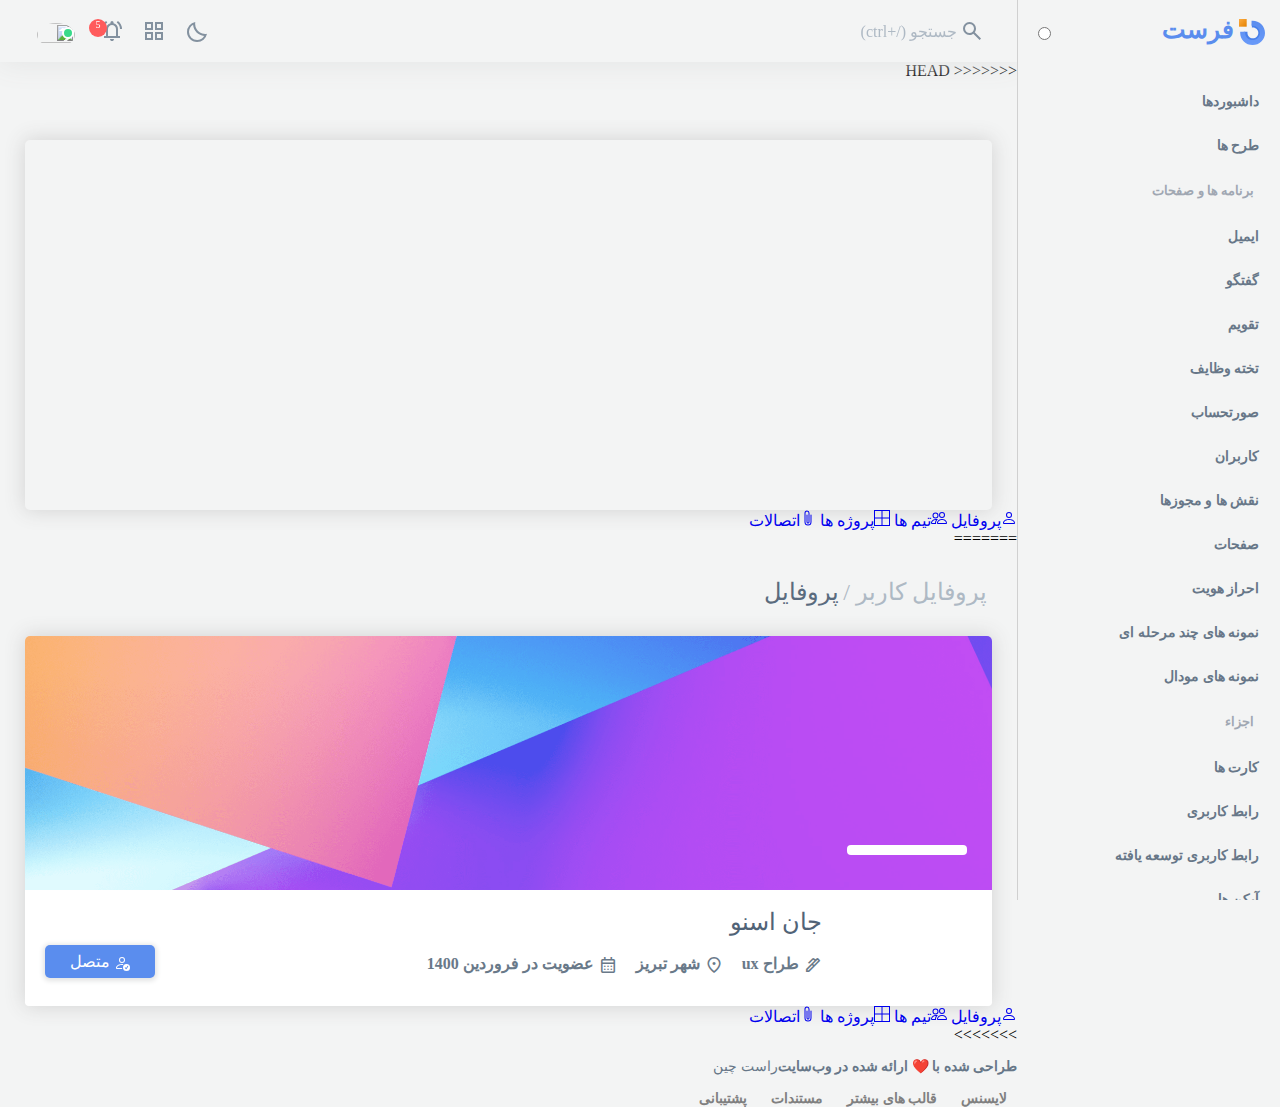
==== index.html @ ae835cb8 "buttons menu section" ====
<!DOCTYPE html>
<html lang="en" dir="rtl">

<head>
    <!-- meta tags -->
    <meta charset="UTF-8">
    <meta name="viewport" content="width=device-width, initial-scale=1.0">
    <!-- links -->
    <link rel="stylesheet" href="css styles/style.css">
    <!-- icons -->
    <link rel="stylesheet" href="css styles/icon-list.css">
    <link rel="stylesheet"
        href="https://fonts.googleapis.com/css2?family=Material+Symbols+Outlined:opsz,wght,FILL,GRAD@20..48,100..700,0..1,-50..200" />

    <title>Admin Panel</title>
</head>

<body>
    <!------------------------- header ------------------------->
    <header>
        <!-- search-box -->
        <div class="search-box">
            <a href="#">
                <i class="material-symbols-outlined"></i>
                <!-- جستجو (ctrl+/) -->
            </a>
        </div>
        <!-- icons-menu -->
        <div class="icons-menu">
            <ul>
                <li><img src="/image/ir.svg" alt=""></li>
                <li><i class="material-symbols-outlined"></i></li>
                <li><i class="material-symbols-outlined"></i></li>
                <li><i class="material-symbols-outlined"></i></li>
            </ul>
            <div>
                <img src="/image/1.png" alt="">
            </div>
        </div>
    </header>
    <!------------------------- aside ------------------------->
    <aside>
        <!-- title-list -->
        <div class="title-list">
            <a href="#">
                <svg width="26px" height="26px" viewBox="0 0 26 26">
                    <title>آیکن</title>
                    <defs>
                        <linearGradient x1="50%" y1="0%" x2="50%" y2="100%" id="linearGradient-1">
                            <stop stop-color="#5A8DEE" offset="0%"></stop>
                            <stop stop-color="#699AF9" offset="100%"></stop>
                        </linearGradient>
                        <linearGradient x1="0%" y1="0%" x2="100%" y2="100%" id="linearGradient-2">
                            <stop stop-color="#FDAC41" offset="0%"></stop>
                            <stop stop-color="#E38100" offset="100%"></stop>
                        </linearGradient>
                    </defs>
                    <g id="Pages" stroke="none" stroke-width="1" fill="none" fill-rule="evenodd">
                        <g id="Login---V2" transform="translate(-667.000000, -290.000000)">
                            <g id="Login" transform="translate(519.000000, 244.000000)">
                                <g id="Logo" transform="translate(148.000000, 42.000000)">
                                    <g id="icon" transform="translate(0.000000, 4.000000)">
                                        <path
                                            d="M13.8863636,4.72727273 C18.9447899,4.72727273 23.0454545,8.82793741 23.0454545,13.8863636 C23.0454545,18.9447899 18.9447899,23.0454545 13.8863636,23.0454545 C8.82793741,23.0454545 4.72727273,18.9447899 4.72727273,13.8863636 C4.72727273,13.5423509 4.74623858,13.2027679 4.78318172,12.8686032 L8.54810407,12.8689442 C8.48567157,13.19852 8.45300462,13.5386269 8.45300462,13.8863636 C8.45300462,16.887125 10.8856023,19.3197227 13.8863636,19.3197227 C16.887125,19.3197227 19.3197227,16.887125 19.3197227,13.8863636 C19.3197227,10.8856023 16.887125,8.45300462 13.8863636,8.45300462 C13.5386269,8.45300462 13.19852,8.48567157 12.8689442,8.54810407 L12.8686032,4.78318172 C13.2027679,4.74623858 13.5423509,4.72727273 13.8863636,4.72727273 Z"
                                            id="Combined-Shape" fill="#4880EA"></path>
                                        <path
                                            d="M13.5909091,1.77272727 C20.4442608,1.77272727 26,7.19618701 26,13.8863636 C26,20.5765403 20.4442608,26 13.5909091,26 C6.73755742,26 1.18181818,20.5765403 1.18181818,13.8863636 C1.18181818,13.540626 1.19665566,13.1982714 1.22574292,12.8598734 L6.30410592,12.859962 C6.25499466,13.1951893 6.22958398,13.5378796 6.22958398,13.8863636 C6.22958398,17.8551125 9.52536149,21.0724191 13.5909091,21.0724191 C17.6564567,21.0724191 20.9522342,17.8551125 20.9522342,13.8863636 C20.9522342,9.91761479 17.6564567,6.70030817 13.5909091,6.70030817 C13.2336969,6.70030817 12.8824272,6.72514561 12.5388136,6.77314791 L12.5392575,1.81561642 C12.8859498,1.78721495 13.2366963,1.77272727 13.5909091,1.77272727 Z"
                                            id="Combined-Shape2" fill="url(#linearGradient-1)"></path>
                                        <rect id="Rectangle" fill="url(#linearGradient-2)" x="0" y="0"
                                            width="7.68181818" height="7.68181818"></rect>
                                    </g>
                                </g>
                            </g>
                        </g>
                    </g>
                </svg>
                <span>فرست</span>
            </a>
            <input type="radio">
        </div>
        <!-- list -->
        <div class="list">
            <ul>
                <li>
                    <a>
                        <p class="submenu">داشبوردها</p>
                    </a>
                    <ul>
                        <li><a href="#">تجزیه و تحلیل</a></li>
                        <li><a href="#">تجارت الکترونیک</a></li>
                    </ul>
                </li>
                <li>
                    <a>
                        <p class="submenu">طرح ها</p>
                    </a>
                    <ul>
                        <li><a href="#">منوی جمع شده</a></li>
                        <li><a href="#">نوار ناوبری محتوا</a></li>
                        <li><a href="#">ناوبری محتوا + نوار کناری</a></li>
                        <li><a href="#">افقی</a></li>
                        <li><a href="#">بدون منو</a></li>
                        <li><a href="#">بدون نوار ناوبری</a></li>
                        <li><a href="#">شناور</a></li>
                        <li><a href="#">دربرگیرنده</a></li>
                        <li><a href="#">خالی</a></li>
                    </ul>
                </li>
            </ul>
            <h6>برنامه ها و صفحات</h6>
            <ul>
                <li><a href="#">ایمیل</a></li>
                <li><a href="#">گفتگو</a></li>
                <li><a href="#">تقویم</a></li>
                <li><a href="#">تخته وظایف</a></li>
                <li>
                    <a>
                        <p class="submenu">صورتحساب</p>
                    </a>
                    <ul>
                        <li><a href="#">لیست</a></li>
                        <li><a href="#">پیش نمایش</a></li>
                        <li><a href="#">ویرایش</a></li>
                        <li><a href="#">افزودن</a></li>
                    </ul>
                </li>
                <li>
                    <a>
                        <p class="submenu">کاربران</p>
                    </a>
                    <ul>
                        <li><a href="#">لیست</a></li>
                        <li>
                            <a>
                                <p class="submenu">نمایش</p>
                            </a>
                            <ul>
                                <li><a href="#">حساب</a></li>
                                <li><a href="#">امنیت</a></li>
                                <li><a href="#">صورتحساب و پلن ها</a></li>
                                <li><a href="#">اعلان ها</a></li>
                                <li><a href="#">اتصالات</a></li>
                            </ul>
                        </li>
                    </ul>
                </li>
                <li>
                    <a>
                        <p class="submenu">نقش ها و مجوزها</p>
                    </a>
                    <ul>
                        <li><a href="#">نقش ها</a></li>
                        <li><a href="#">مجوز ها</a></li>
                    </ul>
                </li>
                <li>
                    <a>
                        <p class="submenu">صفحات</p>
                    </a>
                    <ul>
                        <li>
                            <a>
                                <p class="submenu">پروفایل کاربر</p>
                            </a>
                            <ul>
                                <li><a href="index.html">پروفایل</a></li>
                                <li><a href="teams section/index.html">تیم ها</a></li>
                                <li><a href="Projects section/index.html">پروژه ها</a></li>
                                <li><a href="Connections section/index.html">اتصالات</a></li>
                            </ul>
                        </li>
                        <li>
                            <a>
                                <p class="submenu">تنظیمات حساب</p>
                            </a>
                            <ul>
                                <li><a href="#">حساب</a></li>
                                <li><a href="#">امنیت</a></li>
                                <li><a href="#">صورتحساب و پلن ها</a></li>
                                <li><a href="#">اعلان ها</a></li>
                                <li><a href="#">اتصالات</a></li>
                            </ul>
                        </li>
                        <li><a href="#">سوالات متداول</a></li>
                        <li>
                            <a>
                                <p class="submenu">مرکز راهنمایی</p>
                            </a>
                            <ul>
                                <li><a href="#">فرود</a></li>
                                <li><a href="#">دسته بندی</a></li>
                                <li><a href="#">مقاله</a></li>
                            </ul>
                        </li>
                        <li><a href="#">قیمت گذاری</a></li>
                        <li>
                            <a>
                                <p class="submenu">متفرقه</p>
                            </a>
                            <ul>
                                <li><a href="#">خطا</a></li>
                                <li><a href="#">در دست تعمیر</a></li>
                                <li><a href="#">به زودی</a></li>
                                <li><a href="#">غیر مجاز</a></li>
                            </ul>
                        </li>
                    </ul>
                </li>
                <li>
                    <a>
                        <p class="submenu">احراز هویت</p>
                    </a>
                    <ul>
                        <li>
                            <a>
                                <p class="submenu">ورود</p>
                            </a>
                            <ul>
                                <li><a href="#">پایه</a></li>
                                <li><a href="#">کاور</a></li>
                            </ul>
                        </li>
                        <li>
                            <a>
                                <p class="submenu">ثبت نام</p>
                            </a>
                            <ul>
                                <li><a href="#">پایه</a></li>
                                <li><a href="#">کاور</a></li>
                                <li><a href="#">چند مرحله ای</a></li>
                            </ul>
                        </li>
                        <li>
                            <a>
                                <p class="submenu">تایید ایمیل</p>
                            </a>
                            <ul>
                                <li><a href="#">پایه</a></li>
                                <li><a href="#">کاور</a></li>
                            </ul>
                        </li>
                        <li>
                            <a>
                                <p class="submenu">بازنشانی رمزعبور</p>
                            </a>
                            <ul>
                                <li><a href="#">پایه</a></li>
                                <li><a href="#">کاور</a></li>
                            </ul>
                        </li>
                        <li>
                            <a>
                                <p class="submenu">فراموشی رمزعبور</p>
                            </a>
                            <ul>
                                <li><a href="#">پایه</a></li>
                                <li><a href="#">کاور</a></li>
                            </ul>
                        </li>
                        <li>
                            <a>
                                <p class="submenu">دو مرحله ای</p>
                            </a>
                            <ul>
                                <li><a href="#">پایه</a></li>
                                <li><a href="#">کاور</a></li>
                            </ul>
                        </li>
                    </ul>
                </li>

                <li>
                    <a>
                        <p class="submenu">نمونه های چند مرحله ای</p>
                    </a>
                    <ul>
                        <li><a href="#">پرداخت</a></li>
                        <li><a href="#">لیست املاک</a></li>
                        <li><a href="#">ایجاد معامله</a></li>
                    </ul>
                </li>
                <li><a class="submenu" href="#">نمونه های مودال</a></li>
            </ul>
            <h6>اجزاء</h6>
            <ul>
                <li>
                    <a>
                        <p class="submenu">کارت ها</p>
                    </a>
                    <ul>
                        <li><a href="#">پایه</a></li>
                        <li><a href="#">پیشرفته</a></li>
                        <li><a href="#">آمار</a></li>
                        <li><a href="#">تجزیه و تحلیل</a></li>
                        <li><a href="#">عمل ها</a></li>
                    </ul>
                </li>
                <li>
                    <a>
                        <p class="submenu">رابط کاربری</p>
                    </a>
                    <ul>
                        <li><a href="#">باز و بسته شونده</a></li>
                        <li><a href="#">هشدار ها</a></li>
                        <li><a href="#">نشان ها</a></li>
                        <li><a href="#">دکمه ها</a></li>
                        <li><a href="#">گردونه</a></li>
                        <li><a href="#">جمع شونده</a></li>
                        <li><a href="#">منوی کشویی</a></li>
                        <li><a href="#">فوتر</a></li>
                        <li><a href="#">گروه های لیست</a></li>
                        <li><a href="#">مودال ها</a></li>
                        <li><a href="#">نوار ناوبری</a></li>
                        <li><a href="#">خارج از کادر</a></li>
                        <li><a href="#">صفحه بندی و مسیرهای راهنما</a></li>
                        <li><a href="#">پیشرفت</a></li>
                        <li><a href="#">چرخنده ها</a></li>
                        <li><a href="#">تب ها و سربرگ ها</a></li>
                        <li><a href="#">اعلان های Toast</a></li>
                        <li><a href="#">تولتیپ هاو پاپ اورها</a></li>
                        <li><a href="#">تایپوگرافی</a></li>
                    </ul>
                </li>
                <li>
                    <a>
                        <p class="submenu">رابط کاربری توسعه یافته</p>
                    </a>
                    <ul>
                        <li><a href="#">آواتار</a></li>
                        <li><a href="#">رابط کاربری بلوک</a></li>
                        <li><a href="#">کشیدن و رها کردن</a></li>
                        <li><a href="#">پخش کننده رسانه</a></li>
                        <li><a href="#">نوار اسکرول Perfect</a></li>
                        <li><a href="#">امتیاز دهی ستاره ای</a></li>
                        <li><a href="#">هشدار های SweetAlert2</a></li>
                        <li><a href="#">جداکننده متن</a></li>
                        <li>
                            <a>
                                <p class="submenu">خط زمانی</p>
                            </a>
                            <ul>
                                <li><a href="#">خط زمانی</a></li>
                                <li><a href="#">تمام صفحات</a></li>
                            </ul>
                        </li>
                        <li><a href="#">تور</a></li>
                        <li><a href="#">نمای درختی</a></li>
                        <li><a href="#">متفرقه</a></li>
                    </ul>
                </li>
                <li>
                    <a>
                        <p class="submenu">آیکن ها</p>
                    </a>
                    <ul>
                        <li><a href="#">آیکن های Boxicons</a></li>
                        <li><a href="#">آیکون های FontAwesome</a></li>
                    </ul>
                </li>
            </ul>
            <h6>فرم ها و جدول ها</h6>
            <ul>
                <li>
                    <a>
                        <p class="submenu">المان های فرم</p>
                    </a>
                    <ul>
                        <li><a href="#">ورودی های پایه</a></li>
                        <li><a href="#">گروه های ورودی</a></li>
                        <li><a href="#">گزیته های سفارشی</a></li>
                        <li><a href="#">ویرایشگرها</a></li>
                        <li><a href="#">ارسال فایل</a></li>
                        <li><a href="#">انتخابگرها</a></li>
                        <li><a href="#">انتخاب و برچسب ها</a></li>
                        <li><a href="#">اسلایدرها</a></li>
                        <li><a href="#">سوئیچ ها</a></li>
                        <li><a href="#">موارد بیشتر</a></li>
                    </ul>
                </li>
                <li>
                    <a>
                        <p class="submenu">طرح های فرم</p>
                    </a>
                    <ul>
                        <li><a href="#">فرم عمودی</a></li>
                        <li><a href="#">فرم افقی</a></li>
                        <li><a href="#">عمل های چسبان</a></li>
                    </ul>
                </li>
                <li>
                    <a>
                        <p class="submenu">فرم مرحله ای</p>
                    </a>
                    <ul>
                        <li><a href="#">شماره دار</a></li>
                        <li><a href="#">آیکن ها</a></li>
                    </ul>
                </li>
                <li><a href="#">اعتبارسنجی فرم</a></li>
                <li><a href="#">جدول ها</a></li>
                <li>
                    <a>
                        <p class="submenu">جدول های داده</p>
                    </a>
                    <ul>
                        <li><a href="#">پایه</a></li>
                        <li><a href="#">پیشرفته</a></li>
                        <li><a href="#">افزودنی ها</a></li>
                    </ul>
                </li>
            </ul>
            <h6>نمودارها و نقشه ها</h6>
            <ul>
                <li>
                    <a>
                        <p class="submenu">نمودارها</p>
                    </a>
                    <ul>
                        <li><a href="#">نمودارهای Apex</a></li>
                        <li><a href="#">نمودارهای ChartJS</a></li>
                    </ul>
                </li>
                <li><a href="#">نقشه های Leaflet</a></li>
            </ul>
            <h6>متفرقه</h6>
            <ul>
                <li><a href="#">پشتیبانی</a></li>
                <li><a href="#">مستندات</a></li>
            </ul>
        </div>

    </aside>
    <!------------------------- main ------------------------->
    <main>
        <div class="container">

<<<<<<< HEAD
            <div class="Address-bar"></div>
            <div class="Profile-cover"></div>
            <div class="Menu-sections">
                <div class="bottuns">
                    <a href="#"><svg xmlns="http://www.w3.org/2000/svg" width="16" height="16" fill="currentColor" class="bi bi-person" viewBox="0 0 16 16">
                        <path d="M8 8a3 3 0 1 0 0-6 3 3 0 0 0 0 6Zm2-3a2 2 0 1 1-4 0 2 2 0 0 1 4 0Zm4 8c0 1-1 1-1 1H3s-1 0-1-1 1-4 6-4 6 3 6 4Zm-1-.004c-.001-.246-.154-.986-.832-1.664C11.516 10.68 10.289 10 8 10c-2.29 0-3.516.68-4.168 1.332-.678.678-.83 1.418-.832 1.664h10Z"/>
                      </svg><span>پروفایل</span>  </a>
                    <a href="#">  <svg xmlns="http://www.w3.org/2000/svg" width="16" height="16" fill="currentColor" class="bi bi-people" viewBox="0 0 16 16">
                        <path d="M15 14s1 0 1-1-1-4-5-4-5 3-5 4 1 1 1 1h8Zm-7.978-1A.261.261 0 0 1 7 12.996c.001-.264.167-1.03.76-1.72C8.312 10.629 9.282 10 11 10c1.717 0 2.687.63 3.24 1.276.593.69.758 1.457.76 1.72l-.008.002a.274.274 0 0 1-.014.002H7.022ZM11 7a2 2 0 1 0 0-4 2 2 0 0 0 0 4Zm3-2a3 3 0 1 1-6 0 3 3 0 0 1 6 0ZM6.936 9.28a5.88 5.88 0 0 0-1.23-.247A7.35 7.35 0 0 0 5 9c-4 0-5 3-5 4 0 .667.333 1 1 1h4.216A2.238 2.238 0 0 1 5 13c0-1.01.377-2.042 1.09-2.904.243-.294.526-.569.846-.816ZM4.92 10A5.493 5.493 0 0 0 4 13H1c0-.26.164-1.03.76-1.724.545-.636 1.492-1.256 3.16-1.275ZM1.5 5.5a3 3 0 1 1 6 0 3 3 0 0 1-6 0Zm3-2a2 2 0 1 0 0 4 2 2 0 0 0 0-4Z"/>
                      </svg><span>تیم ها</span></a>
                    <a href="#">  <svg xmlns="http://www.w3.org/2000/svg" width="16" height="16" fill="currentColor" class="bi bi-border-all" viewBox="0 0 16 16">
                        <path d="M0 0h16v16H0V0zm1 1v6.5h6.5V1H1zm7.5 0v6.5H15V1H8.5zM15 8.5H8.5V15H15V8.5zM7.5 15V8.5H1V15h6.5z"/>
                      </svg><span>پروژه ها</span></a>
                    <a href="#"> <svg xmlns="http://www.w3.org/2000/svg" width="16" height="16" fill="currentColor" class="bi bi-paperclip" viewBox="0 0 16 16">
                        <path d="M4.5 3a2.5 2.5 0 0 1 5 0v9a1.5 1.5 0 0 1-3 0V5a.5.5 0 0 1 1 0v7a.5.5 0 0 0 1 0V3a1.5 1.5 0 1 0-3 0v9a2.5 2.5 0 0 0 5 0V5a.5.5 0 0 1 1 0v7a3.5 3.5 0 1 1-7 0V3z"/>
                      </svg><span>اتصالات</span></a>
                </div>
            </div>
=======
            <!-- Address-bar -->
            <div class="Address-bar">
                <h2>پروفایل کاربر /</h2>
                <h2>پروفایل</h2>
            </div>

            <!-- Profile-cover -->
            <div class="Profile-cover">
                <div class="banner"></div>

                <div class="Profile">
                    <div class="Profile-cantainer">
                        <!-- 1 -->
                        <div class="information">
                            <img src="image/1.png" alt="">
                            <h3>جان اسنو</h3>
                            <div>
                                <span><i class="material-symbols-outlined">ink_pen</i>طراح ux</span>
                                <span><i class="material-symbols-outlined">location_on</i>شهر تبریز</span>
                                <span><i class="material-symbols-outlined">calendar_month</i>عضویت در فروردین
                                    1400</span>
                            </div>
                        </div>
                        <!-- 2 -->
                        <div class="box-button">
                            <a href="#" class="button button-connected">
                                <svg width="16" viewBox="0 0 16 16" fill="white">
                                    <path
                                        d="M12.5 16a3.5 3.5 0 1 0 0-7 3.5 3.5 0 0 0 0 7Zm1.679-4.493-1.335 2.226a.75.75 0 0 1-1.174.144l-.774-.773a.5.5 0 0 1 .708-.708l.547.548 1.17-1.951a.5.5 0 1 1 .858.514ZM11 5a3 3 0 1 1-6 0 3 3 0 0 1 6 0ZM8 7a2 2 0 1 0 0-4 2 2 0 0 0 0 4Z" />
                                    <path
                                        d="M8.256 14a4.474 4.474 0 0 1-.229-1.004H3c.001-.246.154-.986.832-1.664C4.484 10.68 5.711 10 8 10c.26 0 .507.009.74.025.226-.341.496-.65.804-.918C9.077 9.038 8.564 9 8 9c-5 0-6 3-6 4s1 1 1 1h5.256Z" />
                                </svg>
                                متصل
                            </a>
                        </div>
                    </div>
                </div>

            </div>

            <div class="Menu-sections">
                <div class="bottuns">
                    <a href="#"><svg xmlns="http://www.w3.org/2000/svg" width="16" height="16" fill="currentColor" class="bi bi-person" viewBox="0 0 16 16">
                        <path d="M8 8a3 3 0 1 0 0-6 3 3 0 0 0 0 6Zm2-3a2 2 0 1 1-4 0 2 2 0 0 1 4 0Zm4 8c0 1-1 1-1 1H3s-1 0-1-1 1-4 6-4 6 3 6 4Zm-1-.004c-.001-.246-.154-.986-.832-1.664C11.516 10.68 10.289 10 8 10c-2.29 0-3.516.68-4.168 1.332-.678.678-.83 1.418-.832 1.664h10Z"/>
                      </svg><span>پروفایل</span>  </a>
                    <a href="#">  <svg xmlns="http://www.w3.org/2000/svg" width="16" height="16" fill="currentColor" class="bi bi-people" viewBox="0 0 16 16">
                        <path d="M15 14s1 0 1-1-1-4-5-4-5 3-5 4 1 1 1 1h8Zm-7.978-1A.261.261 0 0 1 7 12.996c.001-.264.167-1.03.76-1.72C8.312 10.629 9.282 10 11 10c1.717 0 2.687.63 3.24 1.276.593.69.758 1.457.76 1.72l-.008.002a.274.274 0 0 1-.014.002H7.022ZM11 7a2 2 0 1 0 0-4 2 2 0 0 0 0 4Zm3-2a3 3 0 1 1-6 0 3 3 0 0 1 6 0ZM6.936 9.28a5.88 5.88 0 0 0-1.23-.247A7.35 7.35 0 0 0 5 9c-4 0-5 3-5 4 0 .667.333 1 1 1h4.216A2.238 2.238 0 0 1 5 13c0-1.01.377-2.042 1.09-2.904.243-.294.526-.569.846-.816ZM4.92 10A5.493 5.493 0 0 0 4 13H1c0-.26.164-1.03.76-1.724.545-.636 1.492-1.256 3.16-1.275ZM1.5 5.5a3 3 0 1 1 6 0 3 3 0 0 1-6 0Zm3-2a2 2 0 1 0 0 4 2 2 0 0 0 0-4Z"/>
                      </svg><span>تیم ها</span></a>
                    <a href="#">  <svg xmlns="http://www.w3.org/2000/svg" width="16" height="16" fill="currentColor" class="bi bi-border-all" viewBox="0 0 16 16">
                        <path d="M0 0h16v16H0V0zm1 1v6.5h6.5V1H1zm7.5 0v6.5H15V1H8.5zM15 8.5H8.5V15H15V8.5zM7.5 15V8.5H1V15h6.5z"/>
                      </svg><span>پروژه ها</span></a>
                    <a href="#"> <svg xmlns="http://www.w3.org/2000/svg" width="16" height="16" fill="currentColor" class="bi bi-paperclip" viewBox="0 0 16 16">
                        <path d="M4.5 3a2.5 2.5 0 0 1 5 0v9a1.5 1.5 0 0 1-3 0V5a.5.5 0 0 1 1 0v7a.5.5 0 0 0 1 0V3a1.5 1.5 0 1 0-3 0v9a2.5 2.5 0 0 0 5 0V5a.5.5 0 0 1 1 0v7a3.5 3.5 0 1 1-7 0V3z"/>
                      </svg><span>اتصالات</span></a>
                </div>
            </div>
>>>>>>>     

            <div class="container-cards">

                <div class="Main-box-1">

                    <div class="About-card"></div>
                    <div class="Overview-card"></div>

                </div>
                <div class="Main-box-2">

                    <div class="ActivityTimeline-card"></div>
                    <div class="connections-card"></div>
                    <div class="teams-card"></div>
                    <div class="projects-card"></div>

                </div>

            </div>


        </div>

        <!------------------------- footer ------------------------->
        <div class="footer">
            <div class="footer-right">
                <p> طراحی شده با ❤️ ارائه شده در وب‌سایت<a> راست چین</a></p>
            </div>

            <div class="footer-left">
                <a href="#">لایسنس</a>
                <a href="#">قالب های بیشتر</a>
                <a href="#">مستندات</a>
                <a href="#">پشتیبانی</a>
            </div>

        </div>
    </main>
</body>

</html>
---- css styles/style.css ----
/*-------------------- Fonts --------------------*/

@font-face {
    font-family: "secondary-font";
    src: url("/Font/TF2secondary.ttf") format("truetype");
}

@font-face {
    font-family: "BYekan";
    src: url("/Font/BYekan.eot");
    src: url("/Font/BYekan.woff2") format("woff2"),
        url("/Font/BYekan.woff") format("woff"),
        url("/Font/BYekan.ttf") format("truetype");
}

/*-------------------- Original styles --------------------*/
body {
    margin: 0;
    padding: 0;
    font-family: "BYekan", "secondary-font", "tahoma";
    background-color: #F3F4F4;
}

a {
    text-decoration: none;
    display: inline-block;
    cursor: pointer;
}

ul {
    margin: 0;
    padding: 0;
    list-style: none;
}

/*--------------------- General class ----------------------*/

.button {
    margin: 5px;
    padding: 6px 10px;
    box-sizing: border-box;
    border-radius: 5px;
    color: white;
    background-color: #E7EBEF;
    box-shadow: 0 1px 5px 2px #e3e4e4;

}

.button-connected {
    background-color: #5A8DEE;
    padding: 7px 25px;
    fill: white;
}

.button-connected * {
    vertical-align: middle;
}

.button-NOconnected {
    color: #5F91EF;
    fill: #5F91EF;
    background-color: #E5EDFC;
    padding: 6px 20px;
}

/*------------------------- header -------------------------*/

header {
    height: 62px;
    position: fixed;
    top: 0px;
    left: 0px;
    right: 263px;
    z-index: 999;
    display: flex;
    justify-content: space-between;
    align-items: center;
    box-shadow: 0 0 30px 1px #e3e4e4;
    background-color: #F3F4F4;
    padding: 0 30px;
    box-sizing: border-box;
}

/* search-box */
header>div.search-box {
    width: max-content;
}

header>div.search-box>a {
    height: max-content;
    display: flex;
    justify-content: center;
    align-items: center;
    padding: 8px 0;
    color: #aeb9c4;
}

header>div.search-box>a>i::before {
    content: "\e8b6";
    padding: 3px;
    color: #83919f;
}

header>div.search-box>a::after {
    content: " جستجو (/+ctrl) ";
    vertical-align: middle;
}

/*-------- icons-menu --------*/
header>div.icons-menu {
    width: max-content;
    height: min-content;
    display: flex;
    align-items: center;
    box-sizing: border-box;
}

header>div.icons-menu>div {
    position: relative;
    cursor: pointer;
    padding: 7px 0 0 7px;
    box-sizing: border-box;
    margin-right: 10px;
}

header>div.icons-menu>div::after {
    content: "";
    display: inline-block;
    padding: 4px;
    bottom: 8px;
    right: 1px;
    box-sizing: border-box;
    border-radius: 50%;
    border: 2px solid white;
    position: absolute;
    background-color: #39DA8A;

}

header>div.icons-menu>div>img {
    width: 38px;
    height: max-content;
    border-radius: 50%;
}


header>div.icons-menu>ul {
    width: 180px;
    display: flex;
    justify-content: space-evenly;
    cursor: pointer;
    color: #83919f;
}

header>div.icons-menu>ul>li {
    width: 30px;
    position: relative;
    display: flex;
    justify-content: center;
    align-items: center;
}

header>div.icons-menu>ul>li>img {
    width: 27px;
    border-radius: 50%;
}

header>div.icons-menu>ul>li:nth-of-type(2)>i::before {
    content: "\f159";
}

header>div.icons-menu>ul>li:nth-of-type(3)>i::before {
    content: "\e9b0";
}

header>div.icons-menu>ul>li:nth-of-type(4)>i::before {
    content: "\e7f7";
}

header>div.icons-menu>ul>li:nth-of-type(4)::after {
    content: "5";
    display: flex;
    justify-content: center;
    color: white;
    font-weight: 50;
    font-size: 10px;
    height: 18px;
    width: 18px;
    top: 0px;
    right: 20px;
    box-sizing: border-box;
    border-radius: 50%;
    position: absolute;
    background-color: #FF5B5C;
}


/*------------------------- aside -------------------------*/

aside {
    width: 262px;
    height: 100vh;
    position: fixed;
    display: flex;
    flex-direction: column;
    border-left: 1px solid #d0d0d0;
    background-color: #F3F4F4;
    z-index: 1000;
}

/* title-list */
aside .title-list {
    height: 64px;
    margin: 0 15px 15px;
    display: flex;
    justify-content: space-between;
    align-items: center;
    box-sizing: border-box;
}

aside .title-list a {
    height: inherit;
    display: flex;
    align-items: center;
}

aside .title-list span {
    margin: 0 5px 5px;
    font-weight: 800;
    font-size: 25px;
    color: #5A8DEE;
}

aside .title-list input[type="radio"] {
    display: inline-block;
    cursor: pointer;
}

/* list */
aside .list {
    margin-right: 10px;
    overflow-y: scroll;
}

/* scroll bar */
aside .list::-webkit-scrollbar {
    width: 13px;
    background-color: transparent;
}

/* track */
aside .list::-webkit-scrollbar-track {
    border-radius: 0px;
    width: 13px;
    background-color: transparent;
}

/* thumb */
aside .list::-webkit-scrollbar-thumb {
    border-radius: 0px;
    width: 0px;
    background-color: transparent;
}

aside .list:hover::-webkit-scrollbar-thumb {
    border-radius: 50px;
    width: 1em;
    background-color: #5A8DEE;
}


/* h6 */
aside .list>h6 {
    font-size: 13px;
    color: #a0a7b2;
    margin: 16px 0;
    margin-right: 16px;
}

/* menu */
aside .list ul {
    width: 100%;
}

aside .list ul li {
    display: flex;
    align-items: right;
    flex-direction: column;
    justify-content: center;

    border-radius: 5px;
    transition: all 0.3s;
    height: 43px;
    margin: 1px;
    padding-right: 0px;
    box-sizing: border-box;
}

aside .list>ul li:hover {
    height: min-content;
}

aside .list>ul>li {
    padding: 6px 0px;
    box-sizing: border-box;
}

aside .list>ul>li:hover {
    background-color: #ECEDED;
    padding: 6px 0px;
}

aside .list>ul>li ul li:hover {
    background-color: #e2e2e2;
}

aside .list>ul>li ul li ul li:hover {
    background-color: #d2d2d2;
}

aside .list>ul>li ul {
    display: none;
}

aside .list>ul>li:hover>ul {
    width: 100%;
    display: inline-block;
}

aside .list>ul>li>ul>li:hover>ul {
    width: 100%;
    display: block;
}

/* a */
aside .list>ul>li a {
    height: 100%;
    width: 100%;
    padding: 6px 10px 7px 15px;
    box-sizing: border-box;
    font-size: 13.6px;
    font-weight: 700;
    color: #677788;
    display: flex;
    justify-content: right;
    align-items: center;
}

/* p */
aside .list>ul>li a>p {
    display: flex;
    justify-content: space-between;
    align-items: center;
    flex-grow: 1;
}

/*------------------------- main --------------------------*/
main {
    position: absolute;
    right: 263px;
    left: 0;
    top: 62px;
    z-index: 1;
}

/*--------- Address-bar ----------*/
main>.container>div.Address-bar {
    padding: 30px;
    box-sizing: border-box;
}

main>.container>div.Address-bar>h2 {
    display: inline;
    font-weight: 400;
    color: #aeb9c4;
}

main>.container>div.Address-bar>h2:nth-of-type(2) {
    color: #5A6B7E;
}

/*--------- Profile-cover ---------*/
main>.container>div.Profile-cover {
    width: 95%;
    height: 370px;
    display: flex;
    flex-direction: column;
    margin: 0 auto;
    border-radius: 5px;
    cursor: context-menu;
    box-shadow: 0 0 20px 1px #d4d4d4;
}

/* banner */
main>.container>div.Profile-cover>div.banner {
    flex-grow: 7;
    background-image: url(../image/profile-banner.png);
    background-size: cover;
    background-repeat: no-repeat;
    background-position: bottom;
    border-radius: 5px 5px 0 0;
}

/* Profile */
main>.container>div.Profile-cover>div.Profile {
    position: relative;

    /* height */
    flex-grow: 1;

    display: flex;
    align-items: center;
    background-color: white;
    border-radius: 0 0 4px 4px;
}

main>.container>div.Profile-cover>div.Profile .Profile-cantainer {
    margin-right: 160px;
    display: flex;
    flex-wrap: wrap;
    justify-content: space-between;
    align-items: end;
    align-content: start;
    flex-grow: 1;
}

/* information */
main>.container>div.Profile-cover>div.Profile .information {
    width: max-content;
    height: 80px;
    display: flex;
    flex-direction: column;
    padding: 0px 0 10px;
    box-sizing: border-box;
    color: #516377;
}

main>.container>div.Profile-cover>div.Profile .information>img {
    width: 110px;
    position: absolute;
    top: -45px;
    right: 25px;
    display: inline-flex;
    border-radius: 4px;
    border: 5px solid white;
}

main>.container>div.Profile-cover>div.Profile .information>h3 {
    margin: 0 10px 15px;
    font-size: 24px;
    font-weight: 300;
}

main>.container>div.Profile-cover>div.Profile .information>div>span {
    color: #697989;
    margin: 5px;
    font-weight: 600;
    font-size: 16px;
}

main div.Profile-cover>div.Profile .information>div>span * {
    vertical-align: middle;
}

/* icons */
main div.Profile-cover>div.Profile .information>div>span>i {
    font-size: 20px;
    margin: 4px;
}

/* box-button */
main>.container>div.Profile-cover>div.Profile .box-button {
    height:50px;
    margin: 15px 160px 0px 15px;
    padding-top: 2px;
    box-sizing: border-box;
    text-align: left;
}


/*--------- Menu-sections ---------*/

/*--------- container-cards ---------*/

/*----- Main-box-1 -----*/

/* About-card */

/* Overview-card */

/*----- Main-box-2 -----*/

/* ActivityTimeline-card */

/* connections-card */

/* teams-card */

/* projects-card */

/*------------------------- footer -------------------------*/
footer {
    width:90% ;
    position: absolute;
    bottom: 0;
    direction: rtl;
    display: flex;
    flex-direction: row;
    justify-content: space-between;
    align-items: center;
    flex-wrap: wrap;
    font-size: 14px;
    padding: 0 20px;
    box-sizing: border-box;
    font-family: "primary-font", "segoe ui", "tahoma";
     
}

/* ---footer-left */
.footer-left>a{
    text-decoration: none;
    color: gray;
    font-size: 14px;
    padding:0px 10px;
    font-weight: bold;

}
/* -----footer-right--- */
.footer-right>p{
    text-decoration: none;
    color: #677788;
    font-size: 14px;
    font-weight: bold;
}
.footer-right>p>a{
    text-decoration: none;
    color: #677788;
    font-size: 14px;
    cursor: pointer;
    font-weight: 500 ;
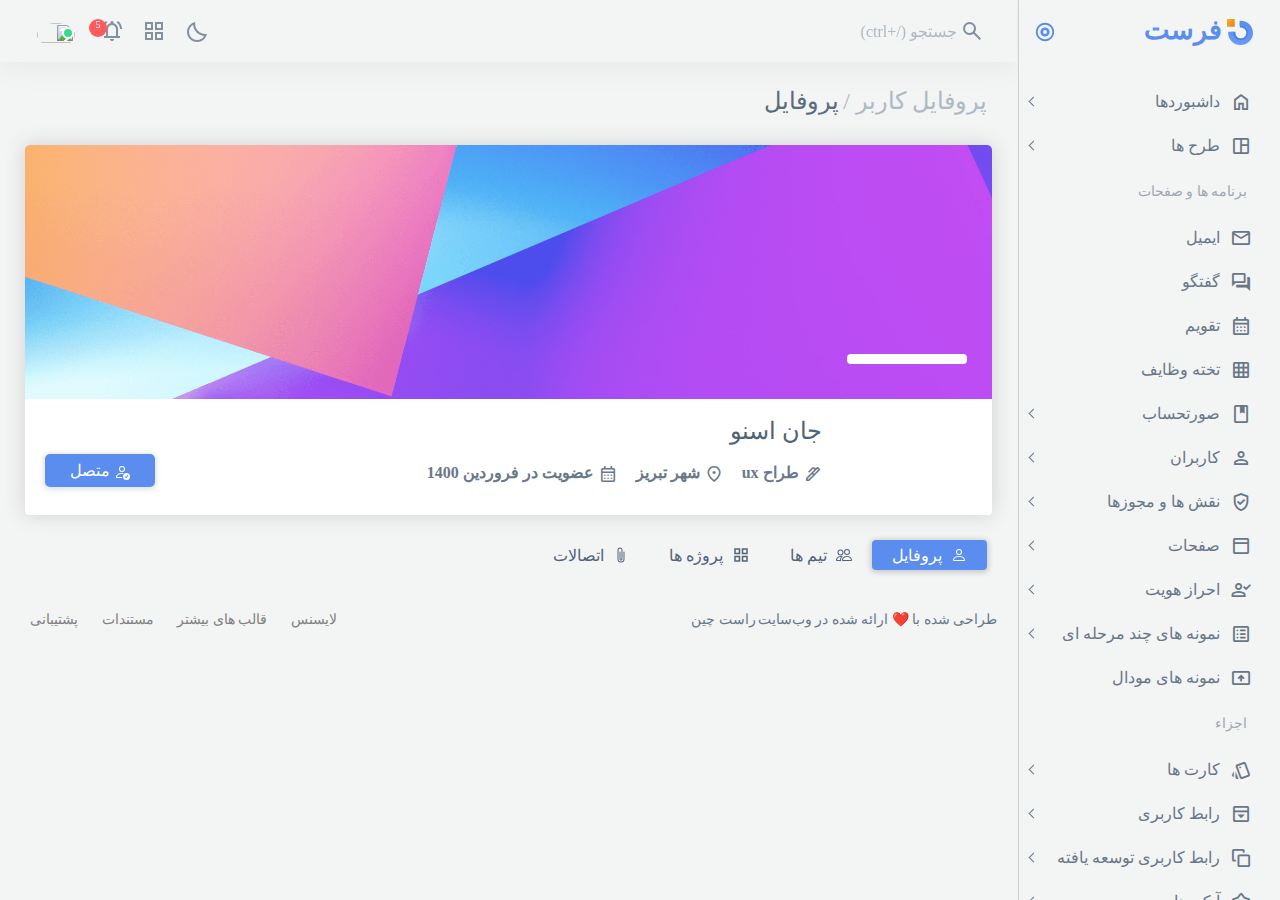
==== commit db7d18d5: "add icon list" ====
--- a/index.html
+++ b/index.html
@@ -76,13 +76,17 @@
                 </svg>
                 <span>فرست</span>
             </a>
-            <input type="radio">
+            <svg viewBox="0 -960 960 960" width="22" fill="#5A8DEE">
+                <path
+                    d="M480-280q83 0 141.5-58.5T680-480q0-83-58.5-141.5T480-680q-83 0-141.5 58.5T280-480q0 83 58.5 141.5T480-280Zm0 200q-83 0-156-31.5T197-197q-54-54-85.5-127T80-480q0-83 31.5-156T197-763q54-54 127-85.5T480-880q83 0 156 31.5T763-763q54 54 85.5 127T880-480q0 83-31.5 156T763-197q-54 54-127 85.5T480-80Zm0-80q134 0 227-93t93-227q0-134-93-227t-227-93q-134 0-227 93t-93 227q0 134 93 227t227 93Zm0-320Z" />
+            </svg>
         </div>
         <!-- list -->
         <div class="list">
             <ul>
                 <li>
                     <a>
+                        <span class="material-symbols-outlined">home</span>
                         <p class="submenu">داشبوردها</p>
                     </a>
                     <ul>
@@ -92,6 +96,7 @@
                 </li>
                 <li>
                     <a>
+                        <span class="material-symbols-outlined">space_dashboard</span>
                         <p class="submenu">طرح ها</p>
                     </a>
                     <ul>
@@ -109,12 +114,33 @@
             </ul>
             <h6>برنامه ها و صفحات</h6>
             <ul>
-                <li><a href="#">ایمیل</a></li>
-                <li><a href="#">گفتگو</a></li>
-                <li><a href="#">تقویم</a></li>
-                <li><a href="#">تخته وظایف</a></li>
-                <li>
-                    <a>
+                <li class="NOsubmenu">
+                    <a href="#">
+                        <span class="material-symbols-outlined">mail</span>
+                        ایمیل
+                    </a>
+                </li>
+                <li class="NOsubmenu">
+                    <a href="#">
+                        <span class="material-symbols-outlined">forum</span>
+                        گفتگو
+                    </a>
+                </li>
+                <li class="NOsubmenu">
+                    <a href="#">
+                        <span class="material-symbols-outlined">Calendar_month</span>
+                        تقویم
+                    </a>
+                </li>
+                <li class="NOsubmenu">
+                    <a href="#">
+                        <span class="material-symbols-outlined">Grid_On</span>
+                        تخته وظایف
+                    </a>
+                </li>
+                <li>
+                    <a>
+                        <span class="material-symbols-outlined">book</span>
                         <p class="submenu">صورتحساب</p>
                     </a>
                     <ul>
@@ -126,6 +152,7 @@
                 </li>
                 <li>
                     <a>
+                        <span class="material-symbols-outlined">person</span>
                         <p class="submenu">کاربران</p>
                     </a>
                     <ul>
@@ -146,6 +173,7 @@
                 </li>
                 <li>
                     <a>
+                        <span class="material-symbols-outlined">verified_user</span>
                         <p class="submenu">نقش ها و مجوزها</p>
                     </a>
                     <ul>
@@ -155,6 +183,7 @@
                 </li>
                 <li>
                     <a>
+                        <span class="material-symbols-outlined">toolbar</span>
                         <p class="submenu">صفحات</p>
                     </a>
                     <ul>
@@ -208,6 +237,7 @@
                 </li>
                 <li>
                     <a>
+                        <span class="material-symbols-outlined">person_check</span>
                         <p class="submenu">احراز هویت</p>
                     </a>
                     <ul>
@@ -271,6 +301,7 @@
 
                 <li>
                     <a>
+                        <span class="material-symbols-outlined">list_alt</span>
                         <p class="submenu">نمونه های چند مرحله ای</p>
                     </a>
                     <ul>
@@ -279,12 +310,18 @@
                         <li><a href="#">ایجاد معامله</a></li>
                     </ul>
                 </li>
-                <li><a class="submenu" href="#">نمونه های مودال</a></li>
+                <li class="NOsubmenu">
+                    <a class="submenu" href="#">
+                        <span class="material-symbols-outlined">present_to_all</span>
+                        نمونه های مودال
+                    </a>
+                </li>
             </ul>
             <h6>اجزاء</h6>
             <ul>
                 <li>
                     <a>
+                        <span class="material-symbols-outlined">style</span>
                         <p class="submenu">کارت ها</p>
                     </a>
                     <ul>
@@ -297,6 +334,7 @@
                 </li>
                 <li>
                     <a>
+                        <span class="material-symbols-outlined">top_panel_open</span>
                         <p class="submenu">رابط کاربری</p>
                     </a>
                     <ul>
@@ -323,6 +361,7 @@
                 </li>
                 <li>
                     <a>
+                        <span class="material-symbols-outlined">stack</span>
                         <p class="submenu">رابط کاربری توسعه یافته</p>
                     </a>
                     <ul>
@@ -350,6 +389,7 @@
                 </li>
                 <li>
                     <a>
+                        <span class="material-symbols-outlined">family_star</span>
                         <p class="submenu">آیکن ها</p>
                     </a>
                     <ul>
@@ -362,6 +402,7 @@
             <ul>
                 <li>
                     <a>
+                        <span class="material-symbols-outlined">article</span>
                         <p class="submenu">المان های فرم</p>
                     </a>
                     <ul>
@@ -379,6 +420,7 @@
                 </li>
                 <li>
                     <a>
+                        <span class="material-symbols-outlined">article</span>
                         <p class="submenu">طرح های فرم</p>
                     </a>
                     <ul>
@@ -389,6 +431,7 @@
                 </li>
                 <li>
                     <a>
+                        <span class="material-symbols-outlined">amp_stories</span>
                         <p class="submenu">فرم مرحله ای</p>
                     </a>
                     <ul>
@@ -396,10 +439,21 @@
                         <li><a href="#">آیکن ها</a></li>
                     </ul>
                 </li>
-                <li><a href="#">اعتبارسنجی فرم</a></li>
-                <li><a href="#">جدول ها</a></li>
-                <li>
-                    <a>
+                <li class="NOsubmenu">
+                    <a href="#">
+                        <span class="material-symbols-outlined">grading</span>
+                        اعتبارسنجی فرم
+                    </a>
+                </li>
+                <li class="NOsubmenu">
+                    <a href="#">
+                        <span class="material-symbols-outlined">table</span>
+                        جدول ها
+                    </a>
+                </li>
+                <li>
+                    <a>
+                        <span class="material-symbols-outlined"> grid_on</span>
                         <p class="submenu">جدول های داده</p>
                     </a>
                     <ul>
@@ -413,6 +467,7 @@
             <ul>
                 <li>
                     <a>
+                        <span class="material-symbols-outlined">bid_landscape</span>
                         <p class="submenu">نمودارها</p>
                     </a>
                     <ul>
@@ -420,12 +475,26 @@
                         <li><a href="#">نمودارهای ChartJS</a></li>
                     </ul>
                 </li>
-                <li><a href="#">نقشه های Leaflet</a></li>
+                <li class="NOsubmenu">
+                    <a href="#"><span class="material-symbols-outlined"> map</span>
+                        نقشه های Leaflet
+                    </a>
+                </li>
             </ul>
             <h6>متفرقه</h6>
             <ul>
-                <li><a href="#">پشتیبانی</a></li>
-                <li><a href="#">مستندات</a></li>
+                <li class="NOsubmenu">
+                    <a href="#">
+                        <span class="material-symbols-outlined">headset_mic</span>
+                        پشتیبانی
+                    </a>
+                </li>
+                <li class="NOsubmenu">
+                    <a href="#">
+                        <span class="material-symbols-outlined">description</span>
+                        مستندات
+                    </a>
+                </li>
             </ul>
         </div>
 
@@ -434,26 +503,6 @@
     <main>
         <div class="container">
 
-<<<<<<< HEAD
-            <div class="Address-bar"></div>
-            <div class="Profile-cover"></div>
-            <div class="Menu-sections">
-                <div class="bottuns">
-                    <a href="#"><svg xmlns="http://www.w3.org/2000/svg" width="16" height="16" fill="currentColor" class="bi bi-person" viewBox="0 0 16 16">
-                        <path d="M8 8a3 3 0 1 0 0-6 3 3 0 0 0 0 6Zm2-3a2 2 0 1 1-4 0 2 2 0 0 1 4 0Zm4 8c0 1-1 1-1 1H3s-1 0-1-1 1-4 6-4 6 3 6 4Zm-1-.004c-.001-.246-.154-.986-.832-1.664C11.516 10.68 10.289 10 8 10c-2.29 0-3.516.68-4.168 1.332-.678.678-.83 1.418-.832 1.664h10Z"/>
-                      </svg><span>پروفایل</span>  </a>
-                    <a href="#">  <svg xmlns="http://www.w3.org/2000/svg" width="16" height="16" fill="currentColor" class="bi bi-people" viewBox="0 0 16 16">
-                        <path d="M15 14s1 0 1-1-1-4-5-4-5 3-5 4 1 1 1 1h8Zm-7.978-1A.261.261 0 0 1 7 12.996c.001-.264.167-1.03.76-1.72C8.312 10.629 9.282 10 11 10c1.717 0 2.687.63 3.24 1.276.593.69.758 1.457.76 1.72l-.008.002a.274.274 0 0 1-.014.002H7.022ZM11 7a2 2 0 1 0 0-4 2 2 0 0 0 0 4Zm3-2a3 3 0 1 1-6 0 3 3 0 0 1 6 0ZM6.936 9.28a5.88 5.88 0 0 0-1.23-.247A7.35 7.35 0 0 0 5 9c-4 0-5 3-5 4 0 .667.333 1 1 1h4.216A2.238 2.238 0 0 1 5 13c0-1.01.377-2.042 1.09-2.904.243-.294.526-.569.846-.816ZM4.92 10A5.493 5.493 0 0 0 4 13H1c0-.26.164-1.03.76-1.724.545-.636 1.492-1.256 3.16-1.275ZM1.5 5.5a3 3 0 1 1 6 0 3 3 0 0 1-6 0Zm3-2a2 2 0 1 0 0 4 2 2 0 0 0 0-4Z"/>
-                      </svg><span>تیم ها</span></a>
-                    <a href="#">  <svg xmlns="http://www.w3.org/2000/svg" width="16" height="16" fill="currentColor" class="bi bi-border-all" viewBox="0 0 16 16">
-                        <path d="M0 0h16v16H0V0zm1 1v6.5h6.5V1H1zm7.5 0v6.5H15V1H8.5zM15 8.5H8.5V15H15V8.5zM7.5 15V8.5H1V15h6.5z"/>
-                      </svg><span>پروژه ها</span></a>
-                    <a href="#"> <svg xmlns="http://www.w3.org/2000/svg" width="16" height="16" fill="currentColor" class="bi bi-paperclip" viewBox="0 0 16 16">
-                        <path d="M4.5 3a2.5 2.5 0 0 1 5 0v9a1.5 1.5 0 0 1-3 0V5a.5.5 0 0 1 1 0v7a.5.5 0 0 0 1 0V3a1.5 1.5 0 1 0-3 0v9a2.5 2.5 0 0 0 5 0V5a.5.5 0 0 1 1 0v7a3.5 3.5 0 1 1-7 0V3z"/>
-                      </svg><span>اتصالات</span></a>
-                </div>
-            </div>
-=======
             <!-- Address-bar -->
             <div class="Address-bar">
                 <h2>پروفایل کاربر /</h2>
@@ -494,23 +543,37 @@
 
             </div>
 
+            <!-- Menu-sections -->
             <div class="Menu-sections">
-                <div class="bottuns">
-                    <a href="#"><svg xmlns="http://www.w3.org/2000/svg" width="16" height="16" fill="currentColor" class="bi bi-person" viewBox="0 0 16 16">
-                        <path d="M8 8a3 3 0 1 0 0-6 3 3 0 0 0 0 6Zm2-3a2 2 0 1 1-4 0 2 2 0 0 1 4 0Zm4 8c0 1-1 1-1 1H3s-1 0-1-1 1-4 6-4 6 3 6 4Zm-1-.004c-.001-.246-.154-.986-.832-1.664C11.516 10.68 10.289 10 8 10c-2.29 0-3.516.68-4.168 1.332-.678.678-.83 1.418-.832 1.664h10Z"/>
-                      </svg><span>پروفایل</span>  </a>
-                    <a href="#">  <svg xmlns="http://www.w3.org/2000/svg" width="16" height="16" fill="currentColor" class="bi bi-people" viewBox="0 0 16 16">
-                        <path d="M15 14s1 0 1-1-1-4-5-4-5 3-5 4 1 1 1 1h8Zm-7.978-1A.261.261 0 0 1 7 12.996c.001-.264.167-1.03.76-1.72C8.312 10.629 9.282 10 11 10c1.717 0 2.687.63 3.24 1.276.593.69.758 1.457.76 1.72l-.008.002a.274.274 0 0 1-.014.002H7.022ZM11 7a2 2 0 1 0 0-4 2 2 0 0 0 0 4Zm3-2a3 3 0 1 1-6 0 3 3 0 0 1 6 0ZM6.936 9.28a5.88 5.88 0 0 0-1.23-.247A7.35 7.35 0 0 0 5 9c-4 0-5 3-5 4 0 .667.333 1 1 1h4.216A2.238 2.238 0 0 1 5 13c0-1.01.377-2.042 1.09-2.904.243-.294.526-.569.846-.816ZM4.92 10A5.493 5.493 0 0 0 4 13H1c0-.26.164-1.03.76-1.724.545-.636 1.492-1.256 3.16-1.275ZM1.5 5.5a3 3 0 1 1 6 0 3 3 0 0 1-6 0Zm3-2a2 2 0 1 0 0 4 2 2 0 0 0 0-4Z"/>
-                      </svg><span>تیم ها</span></a>
-                    <a href="#">  <svg xmlns="http://www.w3.org/2000/svg" width="16" height="16" fill="currentColor" class="bi bi-border-all" viewBox="0 0 16 16">
-                        <path d="M0 0h16v16H0V0zm1 1v6.5h6.5V1H1zm7.5 0v6.5H15V1H8.5zM15 8.5H8.5V15H15V8.5zM7.5 15V8.5H1V15h6.5z"/>
-                      </svg><span>پروژه ها</span></a>
-                    <a href="#"> <svg xmlns="http://www.w3.org/2000/svg" width="16" height="16" fill="currentColor" class="bi bi-paperclip" viewBox="0 0 16 16">
-                        <path d="M4.5 3a2.5 2.5 0 0 1 5 0v9a1.5 1.5 0 0 1-3 0V5a.5.5 0 0 1 1 0v7a.5.5 0 0 0 1 0V3a1.5 1.5 0 1 0-3 0v9a2.5 2.5 0 0 0 5 0V5a.5.5 0 0 1 1 0v7a3.5 3.5 0 1 1-7 0V3z"/>
-                      </svg><span>اتصالات</span></a>
-                </div>
+                <a href="index.html" class="Menu-sections-button">
+                    <svg width="16" height="16" fill="currentColor" viewBox="0 0 16 16">
+                        <path
+                            d="M8 8a3 3 0 1 0 0-6 3 3 0 0 0 0 6Zm2-3a2 2 0 1 1-4 0 2 2 0 0 1 4 0Zm4 8c0 1-1 1-1 1H3s-1 0-1-1 1-4 6-4 6 3 6 4Zm-1-.004c-.001-.246-.154-.986-.832-1.664C11.516 10.68 10.289 10 8 10c-2.29 0-3.516.68-4.168 1.332-.678.678-.83 1.418-.832 1.664h10Z" />
+                    </svg>
+                    <span>پروفایل</span>
+                </a>
+                <a href="teams section/index.html">
+                    <svg width="16" height="16" fill="currentColor" viewBox="0 0 16 16">
+                        <path
+                            d="M15 14s1 0 1-1-1-4-5-4-5 3-5 4 1 1 1 1h8Zm-7.978-1A.261.261 0 0 1 7 12.996c.001-.264.167-1.03.76-1.72C8.312 10.629 9.282 10 11 10c1.717 0 2.687.63 3.24 1.276.593.69.758 1.457.76 1.72l-.008.002a.274.274 0 0 1-.014.002H7.022ZM11 7a2 2 0 1 0 0-4 2 2 0 0 0 0 4Zm3-2a3 3 0 1 1-6 0 3 3 0 0 1 6 0ZM6.936 9.28a5.88 5.88 0 0 0-1.23-.247A7.35 7.35 0 0 0 5 9c-4 0-5 3-5 4 0 .667.333 1 1 1h4.216A2.238 2.238 0 0 1 5 13c0-1.01.377-2.042 1.09-2.904.243-.294.526-.569.846-.816ZM4.92 10A5.493 5.493 0 0 0 4 13H1c0-.26.164-1.03.76-1.724.545-.636 1.492-1.256 3.16-1.275ZM1.5 5.5a3 3 0 1 1 6 0 3 3 0 0 1-6 0Zm3-2a2 2 0 1 0 0 4 2 2 0 0 0 0-4Z" />
+                    </svg>
+                    <span>تیم ها</span>
+                </a>
+                <a href="Projects section/index.html">
+                    <svg height="18" viewBox="0 -960 960 960" width="18" fill="currentColor">
+                        <path
+                            d="M120-520v-320h320v320H120Zm0 400v-320h320v320H120Zm400-400v-320h320v320H520Zm0 400v-320h320v320H520ZM200-600h160v-160H200v160Zm400 0h160v-160H600v160Zm0 400h160v-160H600v160Zm-400 0h160v-160H200v160Zm400-400Zm0 240Zm-240 0Zm0-240Z" />
+                    </svg>
+                    <span>پروژه ها</span>
+                </a>
+                <a href="Connections section/index.html">
+                    <svg width="16" height="16" fill="currentColor" viewBox="0 0 16 16">
+                        <path
+                            d="M4.5 3a2.5 2.5 0 0 1 5 0v9a1.5 1.5 0 0 1-3 0V5a.5.5 0 0 1 1 0v7a.5.5 0 0 0 1 0V3a1.5 1.5 0 1 0-3 0v9a2.5 2.5 0 0 0 5 0V5a.5.5 0 0 1 1 0v7a3.5 3.5 0 1 1-7 0V3z" />
+                    </svg>
+                    <span>اتصالات</span>
+                </a>
             </div>
->>>>>>>     
 
             <div class="container-cards">
 
--- a/css styles/style.css
+++ b/css styles/style.css
@@ -50,6 +50,11 @@
     background-color: #5A8DEE;
     padding: 7px 25px;
     fill: white;
+    margin: 5px;
+    box-sizing: border-box;
+    border-radius: 5px;
+    color: white;
+    box-shadow: 0 1px 5px 2px #e3e4e4;
 }
 
 .button-connected * {
@@ -205,6 +210,8 @@
     flex-direction: column;
     border-left: 1px solid #d0d0d0;
     background-color: #F3F4F4;
+    padding-right: 12px;
+    box-sizing: border-box;
     z-index: 1000;
 }
 
@@ -227,18 +234,22 @@
 aside .title-list span {
     margin: 0 5px 5px;
     font-weight: 800;
-    font-size: 25px;
+    font-size: 27px;
     color: #5A8DEE;
 }
 
-aside .title-list input[type="radio"] {
-    display: inline-block;
-    cursor: pointer;
+aside .title-list::after {
+    content: "";
+    position: absolute;
+    left: 24px;
+    padding: 2px;
+    border-radius: 50%;
+    background-color: #F3F4F4;
 }
 
 /* list */
 aside .list {
-    margin-right: 10px;
+    margin-right: 5px;
     overflow-y: scroll;
 }
 
@@ -271,7 +282,8 @@
 
 /* h6 */
 aside .list>h6 {
-    font-size: 13px;
+    font-size: 14px;
+    font-weight: 400;
     color: #a0a7b2;
     margin: 16px 0;
     margin-right: 16px;
@@ -287,7 +299,6 @@
     align-items: right;
     flex-direction: column;
     justify-content: center;
-
     border-radius: 5px;
     transition: all 0.3s;
     height: 43px;
@@ -297,8 +308,13 @@
 }
 
 aside .list>ul li:hover {
-    height: min-content;
-}
+    height: max-content;
+}
+
+aside .list>ul li.NOsubmenu:hover {
+    height: 43px;
+}
+
 
 aside .list>ul>li {
     padding: 6px 0px;
@@ -336,10 +352,10 @@
 aside .list>ul>li a {
     height: 100%;
     width: 100%;
-    padding: 6px 10px 7px 15px;
-    box-sizing: border-box;
-    font-size: 13.6px;
-    font-weight: 700;
+    padding: 8.5px 10px 8px 10px;
+    box-sizing: border-box;
+    font-size: 16px;
+    font-weight: 500;
     color: #677788;
     display: flex;
     justify-content: right;
@@ -365,7 +381,7 @@
 
 /*--------- Address-bar ----------*/
 main>.container>div.Address-bar {
-    padding: 30px;
+    padding: 25px 30px 30px;
     box-sizing: border-box;
 }
 
@@ -470,15 +486,43 @@
 
 /* box-button */
 main>.container>div.Profile-cover>div.Profile .box-button {
-    height:50px;
+    height: 50px;
     margin: 15px 160px 0px 15px;
     padding-top: 2px;
     box-sizing: border-box;
     text-align: left;
 }
 
-
 /*--------- Menu-sections ---------*/
+.Menu-sections {
+    display: flex;
+    padding: 25px 30px;
+    box-sizing: border-box;
+    margin: 0;
+}
+
+.Menu-sections a {
+    padding: 5px 20px;
+    box-sizing: border-box;
+    border-radius: 4px;
+    color: #516377;
+}
+
+.Menu-sections a * {
+    vertical-align: middle;
+}
+
+.Menu-sections a svg {
+    margin-left: 5px;
+}
+
+a.Menu-sections-button {
+    color: white;
+    fill: white;
+    font-size: 16px;
+    background-color: #5A8DEE;
+    box-shadow: 0 1px 5px 2px #cecece;
+}
 
 /*--------- container-cards ---------*/
 
@@ -499,11 +543,11 @@
 /* projects-card */
 
 /*------------------------- footer -------------------------*/
-footer {
-    width:90% ;
-    position: absolute;
-    bottom: 0;
-    direction: rtl;
+
+.footer {
+    top: 100%;
+    left: 0;
+    right: 0;
     display: flex;
     flex-direction: row;
     justify-content: space-between;
@@ -512,31 +556,24 @@
     font-size: 14px;
     padding: 0 20px;
     box-sizing: border-box;
-    font-family: "primary-font", "segoe ui", "tahoma";
-     
 }
 
 /* ---footer-left */
-.footer-left>a{
-    text-decoration: none;
+.footer-left>a {
     color: gray;
     font-size: 14px;
-    padding:0px 10px;
-    font-weight: bold;
-
-}
+    padding: 0px 10px;
+}
+
 /* -----footer-right--- */
-.footer-right>p{
-    text-decoration: none;
+.footer-right>p {
     color: #677788;
     font-size: 14px;
-    font-weight: bold;
-}
-.footer-right>p>a{
-    text-decoration: none;
+}
+
+.footer-right>p>a {
     color: #677788;
     font-size: 14px;
+    margin: 2px;
     cursor: pointer;
-    font-weight: 500 ;
-  
-   
+}--- a/css styles/icon-list.css
+++ b/css styles/icon-list.css
@@ -0,0 +1,85 @@
+/*------------------------- header -------------------------*/
+
+
+/*------------------------- aside -------------------------*/
+
+/* after */
+aside .list>ul>li a>p.submenu::after {
+    content: "";
+    padding: 3px;
+    display: inline-block;
+    transform: rotate(45deg);
+    border: 1px solid #677788;
+    border-right: 0;
+    border-top: 0;
+    transition: all 0.5s;
+
+}
+
+aside .list>ul>li:hover>a>p.submenu::after {
+    content: "";
+    padding: 3px;
+    display: inline-block;
+    transform: translatey(-5px) rotate(-45deg);
+    border: 1px solid #677788;
+    border-right: 0;
+    border-top: 0;
+}
+
+aside .list>ul>li>ul>li:hover>a>p.submenu::after {
+    content: "";
+    padding: 3px;
+    display: inline-block;
+    transform: translatey(-5px) rotate(-45deg);
+    border: 1px solid #677788;
+    border-right: 0;
+    border-top: 0;
+
+}
+
+aside .list>ul>li span.material-symbols-outlined {
+    color:#677788 ;
+    font-size: 22px;
+    margin-left: 10px;
+}
+
+/* submenu-icon(dot)*/
+aside .list>ul>li>ul li>a::before {
+    display: inline-block;
+    content: "";
+    padding: 13px;
+    opacity: 0.3;
+    margin-left: 7px;
+    box-sizing: border-box;
+    background-image: url("data:image/svg+xml,<svg viewBox='0 0 16 16' fill='%677788' xmlns='http://www.w3.org/2000/svg'><path fill-rule='%677788' d='M8 9.5a1.5 1.5 0 1 0 0-3 1.5 1.5 0 0 0 0 3z' clip-rule='evenodd'/></svg>");
+    background-repeat: no-repeat;
+    background-size: 30px;
+}
+
+
+/*------------------------- main --------------------------*/
+/*--------- Address-bar ----------*/
+
+/*--------- Profile-cover ---------*/
+
+/*--------- Menu-sections ---------*/
+
+/*--------- container-cards ---------*/
+
+/*----- Main-box-1 -----*/
+
+/* About-card */
+
+/* Overview-card */
+
+/*----- Main-box-2 -----*/
+
+/* ActivityTimeline-card */
+
+/* connections-card */
+
+/* teams-card */
+
+/* projects-card */
+
+/*------------------------- footer -------------------------*/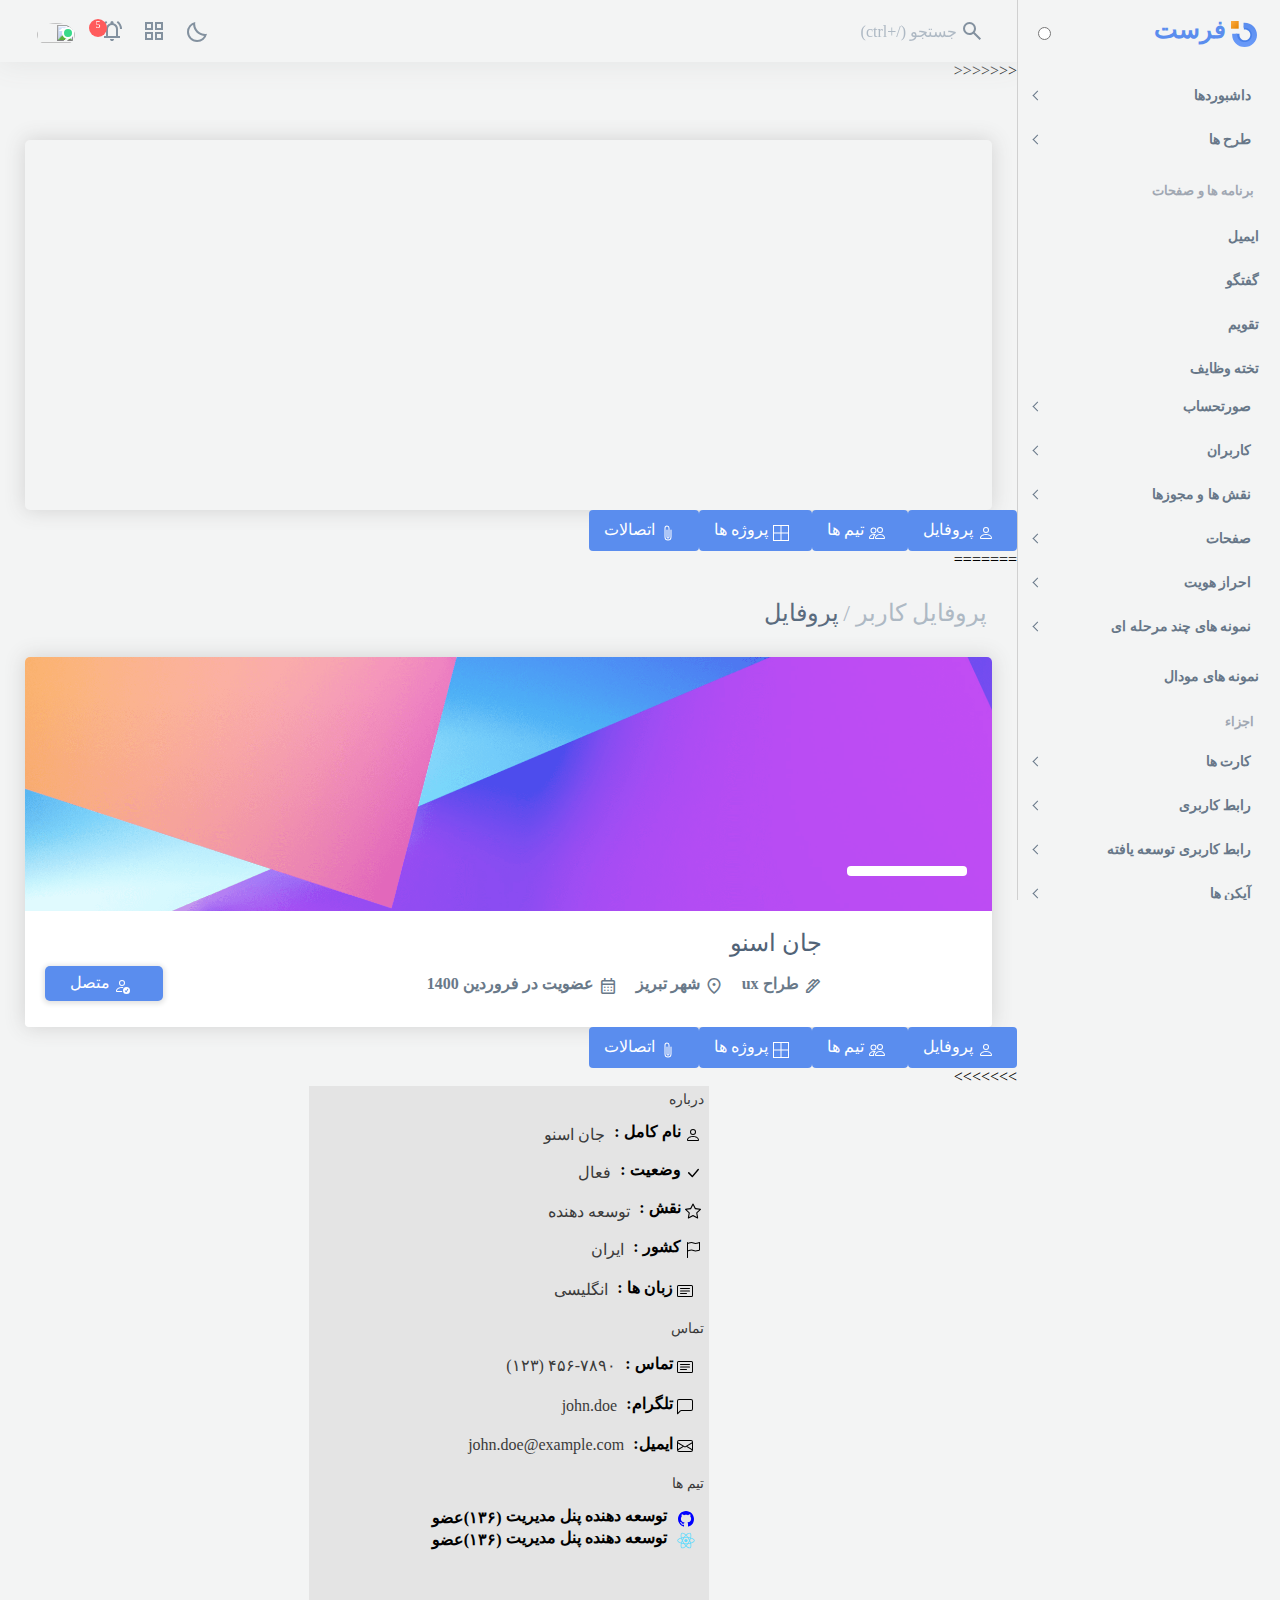
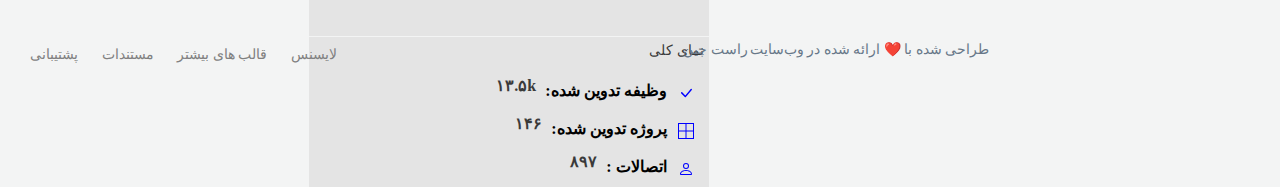
==== commit 07f3ec85: "profile main-box1" ====
--- a/index.html
+++ b/index.html
@@ -76,17 +76,13 @@
                 </svg>
                 <span>فرست</span>
             </a>
-            <svg viewBox="0 -960 960 960" width="22" fill="#5A8DEE">
-                <path
-                    d="M480-280q83 0 141.5-58.5T680-480q0-83-58.5-141.5T480-680q-83 0-141.5 58.5T280-480q0 83 58.5 141.5T480-280Zm0 200q-83 0-156-31.5T197-197q-54-54-85.5-127T80-480q0-83 31.5-156T197-763q54-54 127-85.5T480-880q83 0 156 31.5T763-763q54 54 85.5 127T880-480q0 83-31.5 156T763-197q-54 54-127 85.5T480-80Zm0-80q134 0 227-93t93-227q0-134-93-227t-227-93q-134 0-227 93t-93 227q0 134 93 227t227 93Zm0-320Z" />
-            </svg>
+            <input type="radio">
         </div>
         <!-- list -->
         <div class="list">
             <ul>
                 <li>
                     <a>
-                        <span class="material-symbols-outlined">home</span>
                         <p class="submenu">داشبوردها</p>
                     </a>
                     <ul>
@@ -96,7 +92,6 @@
                 </li>
                 <li>
                     <a>
-                        <span class="material-symbols-outlined">space_dashboard</span>
                         <p class="submenu">طرح ها</p>
                     </a>
                     <ul>
@@ -114,33 +109,12 @@
             </ul>
             <h6>برنامه ها و صفحات</h6>
             <ul>
-                <li class="NOsubmenu">
-                    <a href="#">
-                        <span class="material-symbols-outlined">mail</span>
-                        ایمیل
-                    </a>
-                </li>
-                <li class="NOsubmenu">
-                    <a href="#">
-                        <span class="material-symbols-outlined">forum</span>
-                        گفتگو
-                    </a>
-                </li>
-                <li class="NOsubmenu">
-                    <a href="#">
-                        <span class="material-symbols-outlined">Calendar_month</span>
-                        تقویم
-                    </a>
-                </li>
-                <li class="NOsubmenu">
-                    <a href="#">
-                        <span class="material-symbols-outlined">Grid_On</span>
-                        تخته وظایف
-                    </a>
-                </li>
-                <li>
-                    <a>
-                        <span class="material-symbols-outlined">book</span>
+                <li><a href="#">ایمیل</a></li>
+                <li><a href="#">گفتگو</a></li>
+                <li><a href="#">تقویم</a></li>
+                <li><a href="#">تخته وظایف</a></li>
+                <li>
+                    <a>
                         <p class="submenu">صورتحساب</p>
                     </a>
                     <ul>
@@ -152,7 +126,6 @@
                 </li>
                 <li>
                     <a>
-                        <span class="material-symbols-outlined">person</span>
                         <p class="submenu">کاربران</p>
                     </a>
                     <ul>
@@ -173,7 +146,6 @@
                 </li>
                 <li>
                     <a>
-                        <span class="material-symbols-outlined">verified_user</span>
                         <p class="submenu">نقش ها و مجوزها</p>
                     </a>
                     <ul>
@@ -183,7 +155,6 @@
                 </li>
                 <li>
                     <a>
-                        <span class="material-symbols-outlined">toolbar</span>
                         <p class="submenu">صفحات</p>
                     </a>
                     <ul>
@@ -237,7 +208,6 @@
                 </li>
                 <li>
                     <a>
-                        <span class="material-symbols-outlined">person_check</span>
                         <p class="submenu">احراز هویت</p>
                     </a>
                     <ul>
@@ -301,7 +271,6 @@
 
                 <li>
                     <a>
-                        <span class="material-symbols-outlined">list_alt</span>
                         <p class="submenu">نمونه های چند مرحله ای</p>
                     </a>
                     <ul>
@@ -310,18 +279,12 @@
                         <li><a href="#">ایجاد معامله</a></li>
                     </ul>
                 </li>
-                <li class="NOsubmenu">
-                    <a class="submenu" href="#">
-                        <span class="material-symbols-outlined">present_to_all</span>
-                        نمونه های مودال
-                    </a>
-                </li>
+                <li><a class="submenu" href="#">نمونه های مودال</a></li>
             </ul>
             <h6>اجزاء</h6>
             <ul>
                 <li>
                     <a>
-                        <span class="material-symbols-outlined">style</span>
                         <p class="submenu">کارت ها</p>
                     </a>
                     <ul>
@@ -334,7 +297,6 @@
                 </li>
                 <li>
                     <a>
-                        <span class="material-symbols-outlined">top_panel_open</span>
                         <p class="submenu">رابط کاربری</p>
                     </a>
                     <ul>
@@ -361,7 +323,6 @@
                 </li>
                 <li>
                     <a>
-                        <span class="material-symbols-outlined">stack</span>
                         <p class="submenu">رابط کاربری توسعه یافته</p>
                     </a>
                     <ul>
@@ -389,7 +350,6 @@
                 </li>
                 <li>
                     <a>
-                        <span class="material-symbols-outlined">family_star</span>
                         <p class="submenu">آیکن ها</p>
                     </a>
                     <ul>
@@ -402,7 +362,6 @@
             <ul>
                 <li>
                     <a>
-                        <span class="material-symbols-outlined">article</span>
                         <p class="submenu">المان های فرم</p>
                     </a>
                     <ul>
@@ -420,7 +379,6 @@
                 </li>
                 <li>
                     <a>
-                        <span class="material-symbols-outlined">article</span>
                         <p class="submenu">طرح های فرم</p>
                     </a>
                     <ul>
@@ -431,7 +389,6 @@
                 </li>
                 <li>
                     <a>
-                        <span class="material-symbols-outlined">amp_stories</span>
                         <p class="submenu">فرم مرحله ای</p>
                     </a>
                     <ul>
@@ -439,21 +396,10 @@
                         <li><a href="#">آیکن ها</a></li>
                     </ul>
                 </li>
-                <li class="NOsubmenu">
-                    <a href="#">
-                        <span class="material-symbols-outlined">grading</span>
-                        اعتبارسنجی فرم
-                    </a>
-                </li>
-                <li class="NOsubmenu">
-                    <a href="#">
-                        <span class="material-symbols-outlined">table</span>
-                        جدول ها
-                    </a>
-                </li>
-                <li>
-                    <a>
-                        <span class="material-symbols-outlined"> grid_on</span>
+                <li><a href="#">اعتبارسنجی فرم</a></li>
+                <li><a href="#">جدول ها</a></li>
+                <li>
+                    <a>
                         <p class="submenu">جدول های داده</p>
                     </a>
                     <ul>
@@ -467,7 +413,6 @@
             <ul>
                 <li>
                     <a>
-                        <span class="material-symbols-outlined">bid_landscape</span>
                         <p class="submenu">نمودارها</p>
                     </a>
                     <ul>
@@ -475,26 +420,12 @@
                         <li><a href="#">نمودارهای ChartJS</a></li>
                     </ul>
                 </li>
-                <li class="NOsubmenu">
-                    <a href="#"><span class="material-symbols-outlined"> map</span>
-                        نقشه های Leaflet
-                    </a>
-                </li>
+                <li><a href="#">نقشه های Leaflet</a></li>
             </ul>
             <h6>متفرقه</h6>
             <ul>
-                <li class="NOsubmenu">
-                    <a href="#">
-                        <span class="material-symbols-outlined">headset_mic</span>
-                        پشتیبانی
-                    </a>
-                </li>
-                <li class="NOsubmenu">
-                    <a href="#">
-                        <span class="material-symbols-outlined">description</span>
-                        مستندات
-                    </a>
-                </li>
+                <li><a href="#">پشتیبانی</a></li>
+                <li><a href="#">مستندات</a></li>
             </ul>
         </div>
 
@@ -503,6 +434,26 @@
     <main>
         <div class="container">
 
+<<<<<<< 
+            <div class="Address-bar"></div>
+            <div class="Profile-cover"></div>
+            <div class="Menu-sections">
+                <div class="bottuns">
+                    <a href="#"><svg xmlns="http://www.w3.org/2000/svg" width="16" height="16" fill="currentColor" class="bi bi-person" viewBox="0 0 16 16">
+                        <path d="M8 8a3 3 0 1 0 0-6 3 3 0 0 0 0 6Zm2-3a2 2 0 1 1-4 0 2 2 0 0 1 4 0Zm4 8c0 1-1 1-1 1H3s-1 0-1-1 1-4 6-4 6 3 6 4Zm-1-.004c-.001-.246-.154-.986-.832-1.664C11.516 10.68 10.289 10 8 10c-2.29 0-3.516.68-4.168 1.332-.678.678-.83 1.418-.832 1.664h10Z"/>
+                      </svg><span>پروفایل</span>  </a>
+                    <a href="#">  <svg xmlns="http://www.w3.org/2000/svg" width="16" height="16" fill="currentColor" class="bi bi-people" viewBox="0 0 16 16">
+                        <path d="M15 14s1 0 1-1-1-4-5-4-5 3-5 4 1 1 1 1h8Zm-7.978-1A.261.261 0 0 1 7 12.996c.001-.264.167-1.03.76-1.72C8.312 10.629 9.282 10 11 10c1.717 0 2.687.63 3.24 1.276.593.69.758 1.457.76 1.72l-.008.002a.274.274 0 0 1-.014.002H7.022ZM11 7a2 2 0 1 0 0-4 2 2 0 0 0 0 4Zm3-2a3 3 0 1 1-6 0 3 3 0 0 1 6 0ZM6.936 9.28a5.88 5.88 0 0 0-1.23-.247A7.35 7.35 0 0 0 5 9c-4 0-5 3-5 4 0 .667.333 1 1 1h4.216A2.238 2.238 0 0 1 5 13c0-1.01.377-2.042 1.09-2.904.243-.294.526-.569.846-.816ZM4.92 10A5.493 5.493 0 0 0 4 13H1c0-.26.164-1.03.76-1.724.545-.636 1.492-1.256 3.16-1.275ZM1.5 5.5a3 3 0 1 1 6 0 3 3 0 0 1-6 0Zm3-2a2 2 0 1 0 0 4 2 2 0 0 0 0-4Z"/>
+                      </svg><span>تیم ها</span></a>
+                    <a href="#">  <svg xmlns="http://www.w3.org/2000/svg" width="16" height="16" fill="currentColor" class="bi bi-border-all" viewBox="0 0 16 16">
+                        <path d="M0 0h16v16H0V0zm1 1v6.5h6.5V1H1zm7.5 0v6.5H15V1H8.5zM15 8.5H8.5V15H15V8.5zM7.5 15V8.5H1V15h6.5z"/>
+                      </svg><span>پروژه ها</span></a>
+                    <a href="#"> <svg xmlns="http://www.w3.org/2000/svg" width="16" height="16" fill="currentColor" class="bi bi-paperclip" viewBox="0 0 16 16">
+                        <path d="M4.5 3a2.5 2.5 0 0 1 5 0v9a1.5 1.5 0 0 1-3 0V5a.5.5 0 0 1 1 0v7a.5.5 0 0 0 1 0V3a1.5 1.5 0 1 0-3 0v9a2.5 2.5 0 0 0 5 0V5a.5.5 0 0 1 1 0v7a3.5 3.5 0 1 1-7 0V3z"/>
+                      </svg><span>اتصالات</span></a>
+                </div>
+            </div>
+=======
             <!-- Address-bar -->
             <div class="Address-bar">
                 <h2>پروفایل کاربر /</h2>
@@ -543,45 +494,159 @@
 
             </div>
 
-            <!-- Menu-sections -->
             <div class="Menu-sections">
-                <a href="index.html" class="Menu-sections-button">
-                    <svg width="16" height="16" fill="currentColor" viewBox="0 0 16 16">
-                        <path
-                            d="M8 8a3 3 0 1 0 0-6 3 3 0 0 0 0 6Zm2-3a2 2 0 1 1-4 0 2 2 0 0 1 4 0Zm4 8c0 1-1 1-1 1H3s-1 0-1-1 1-4 6-4 6 3 6 4Zm-1-.004c-.001-.246-.154-.986-.832-1.664C11.516 10.68 10.289 10 8 10c-2.29 0-3.516.68-4.168 1.332-.678.678-.83 1.418-.832 1.664h10Z" />
-                    </svg>
-                    <span>پروفایل</span>
-                </a>
-                <a href="teams section/index.html">
-                    <svg width="16" height="16" fill="currentColor" viewBox="0 0 16 16">
-                        <path
-                            d="M15 14s1 0 1-1-1-4-5-4-5 3-5 4 1 1 1 1h8Zm-7.978-1A.261.261 0 0 1 7 12.996c.001-.264.167-1.03.76-1.72C8.312 10.629 9.282 10 11 10c1.717 0 2.687.63 3.24 1.276.593.69.758 1.457.76 1.72l-.008.002a.274.274 0 0 1-.014.002H7.022ZM11 7a2 2 0 1 0 0-4 2 2 0 0 0 0 4Zm3-2a3 3 0 1 1-6 0 3 3 0 0 1 6 0ZM6.936 9.28a5.88 5.88 0 0 0-1.23-.247A7.35 7.35 0 0 0 5 9c-4 0-5 3-5 4 0 .667.333 1 1 1h4.216A2.238 2.238 0 0 1 5 13c0-1.01.377-2.042 1.09-2.904.243-.294.526-.569.846-.816ZM4.92 10A5.493 5.493 0 0 0 4 13H1c0-.26.164-1.03.76-1.724.545-.636 1.492-1.256 3.16-1.275ZM1.5 5.5a3 3 0 1 1 6 0 3 3 0 0 1-6 0Zm3-2a2 2 0 1 0 0 4 2 2 0 0 0 0-4Z" />
-                    </svg>
-                    <span>تیم ها</span>
-                </a>
-                <a href="Projects section/index.html">
-                    <svg height="18" viewBox="0 -960 960 960" width="18" fill="currentColor">
-                        <path
-                            d="M120-520v-320h320v320H120Zm0 400v-320h320v320H120Zm400-400v-320h320v320H520Zm0 400v-320h320v320H520ZM200-600h160v-160H200v160Zm400 0h160v-160H600v160Zm0 400h160v-160H600v160Zm-400 0h160v-160H200v160Zm400-400Zm0 240Zm-240 0Zm0-240Z" />
-                    </svg>
-                    <span>پروژه ها</span>
-                </a>
-                <a href="Connections section/index.html">
-                    <svg width="16" height="16" fill="currentColor" viewBox="0 0 16 16">
-                        <path
-                            d="M4.5 3a2.5 2.5 0 0 1 5 0v9a1.5 1.5 0 0 1-3 0V5a.5.5 0 0 1 1 0v7a.5.5 0 0 0 1 0V3a1.5 1.5 0 1 0-3 0v9a2.5 2.5 0 0 0 5 0V5a.5.5 0 0 1 1 0v7a3.5 3.5 0 1 1-7 0V3z" />
-                    </svg>
-                    <span>اتصالات</span>
-                </a>
-            </div>
+                <div class="bottuns">
+                    <a href="#"><svg xmlns="http://www.w3.org/2000/svg" width="16" height="16" fill="currentColor" class="bi bi-person" viewBox="0 0 16 16">
+                        <path d="M8 8a3 3 0 1 0 0-6 3 3 0 0 0 0 6Zm2-3a2 2 0 1 1-4 0 2 2 0 0 1 4 0Zm4 8c0 1-1 1-1 1H3s-1 0-1-1 1-4 6-4 6 3 6 4Zm-1-.004c-.001-.246-.154-.986-.832-1.664C11.516 10.68 10.289 10 8 10c-2.29 0-3.516.68-4.168 1.332-.678.678-.83 1.418-.832 1.664h10Z"/>
+                      </svg><span>پروفایل</span>  </a>
+                    <a href="#">  <svg xmlns="http://www.w3.org/2000/svg" width="16" height="16" fill="currentColor" class="bi bi-people" viewBox="0 0 16 16">
+                        <path d="M15 14s1 0 1-1-1-4-5-4-5 3-5 4 1 1 1 1h8Zm-7.978-1A.261.261 0 0 1 7 12.996c.001-.264.167-1.03.76-1.72C8.312 10.629 9.282 10 11 10c1.717 0 2.687.63 3.24 1.276.593.69.758 1.457.76 1.72l-.008.002a.274.274 0 0 1-.014.002H7.022ZM11 7a2 2 0 1 0 0-4 2 2 0 0 0 0 4Zm3-2a3 3 0 1 1-6 0 3 3 0 0 1 6 0ZM6.936 9.28a5.88 5.88 0 0 0-1.23-.247A7.35 7.35 0 0 0 5 9c-4 0-5 3-5 4 0 .667.333 1 1 1h4.216A2.238 2.238 0 0 1 5 13c0-1.01.377-2.042 1.09-2.904.243-.294.526-.569.846-.816ZM4.92 10A5.493 5.493 0 0 0 4 13H1c0-.26.164-1.03.76-1.724.545-.636 1.492-1.256 3.16-1.275ZM1.5 5.5a3 3 0 1 1 6 0 3 3 0 0 1-6 0Zm3-2a2 2 0 1 0 0 4 2 2 0 0 0 0-4Z"/>
+                      </svg><span>تیم ها</span></a>
+                    <a href="#">  <svg xmlns="http://www.w3.org/2000/svg" width="16" height="16" fill="currentColor" class="bi bi-border-all" viewBox="0 0 16 16">
+                        <path d="M0 0h16v16H0V0zm1 1v6.5h6.5V1H1zm7.5 0v6.5H15V1H8.5zM15 8.5H8.5V15H15V8.5zM7.5 15V8.5H1V15h6.5z"/>
+                      </svg><span>پروژه ها</span></a>
+                    <a href="#"> <svg xmlns="http://www.w3.org/2000/svg" width="16" height="16" fill="currentColor" class="bi bi-paperclip" viewBox="0 0 16 16">
+                        <path d="M4.5 3a2.5 2.5 0 0 1 5 0v9a1.5 1.5 0 0 1-3 0V5a.5.5 0 0 1 1 0v7a.5.5 0 0 0 1 0V3a1.5 1.5 0 1 0-3 0v9a2.5 2.5 0 0 0 5 0V5a.5.5 0 0 1 1 0v7a3.5 3.5 0 1 1-7 0V3z"/>
+                      </svg><span>اتصالات</span></a>
+                </div>
+            </div>
+>>>>>>>     
 
             <div class="container-cards">
 
-                <div class="Main-box-1">
-
-                    <div class="About-card"></div>
-                    <div class="Overview-card"></div>
-
+                <div class="main-box-1">
+                    <div class="box-1">
+                        <div class="about">
+                            <p class="p">درباره</p>
+                            <div class="about-main">
+                                <div class="name">
+                                    <a href="#">
+                                        <svg xmlns="http://www.w3.org/2000/svg" width="16" height="16" fill="currentColor" class="bi bi-person" viewBox="0 0 16 16">
+                                            <path d="M8 8a3 3 0 1 0 0-6 3 3 0 0 0 0 6Zm2-3a2 2 0 1 1-4 0 2 2 0 0 1 4 0Zm4 8c0 1-1 1-1 1H3s-1 0-1-1 1-4 6-4 6 3 6 4Zm-1-.004c-.001-.246-.154-.986-.832-1.664C11.516 10.68 10.289 10 8 10c-2.29 0-3.516.68-4.168 1.332-.678.678-.83 1.418-.832 1.664h10Z"/>
+                                          </svg>
+                                      نام کامل :</a>
+                                      <p>جان اسنو</p>
+                                </div>
+                                <div class="vasiat">
+                                    <a href="#">
+                                        <svg xmlns="http://www.w3.org/2000/svg" width="16" height="16" fill="currentColor" class="bi bi-check-lg" viewBox="0 0 16 16">
+                                            <path d="M12.736 3.97a.733.733 0 0 1 1.047 0c.286.289.29.756.01 1.05L7.88 12.01a.733.733 0 0 1-1.065.02L3.217 8.384a.757.757 0 0 1 0-1.06.733.733 0 0 1 1.047 0l3.052 3.093 5.4-6.425a.247.247 0 0 1 .02-.022Z"/>
+                                          </svg>
+                                        وضعیت :</a>
+                                        <p>فعال </p>
+                                </div>
+                                <div class="nagsh">
+                                    <a href="#">
+                                        <svg xmlns="http://www.w3.org/2000/svg" width="16" height="16" fill="currentColor" class="bi bi-star" viewBox="0 0 16 16">
+                                            <path d="M2.866 14.85c-.078.444.36.791.746.593l4.39-2.256 4.389 2.256c.386.198.824-.149.746-.592l-.83-4.73 3.522-3.356c.33-.314.16-.888-.282-.95l-4.898-.696L8.465.792a.513.513 0 0 0-.927 0L5.354 5.12l-4.898.696c-.441.062-.612.636-.283.95l3.523 3.356-.83 4.73zm4.905-2.767-3.686 1.894.694-3.957a.565.565 0 0 0-.163-.505L1.71 6.745l4.052-.576a.525.525 0 0 0 .393-.288L8 2.223l1.847 3.658a.525.525 0 0 0 .393.288l4.052.575-2.906 2.77a.565.565 0 0 0-.163.506l.694 3.957-3.686-1.894a.503.503 0 0 0-.461 0z"/>
+                                          </svg>
+                                        نقش :</a>
+                                        <p>توسعه دهنده</p>
+                                </div>
+                                <div class="contairy">
+                                    <a href="#">
+                                        <svg xmlns="http://www.w3.org/2000/svg" width="16" height="16" fill="currentColor" class="bi bi-flag" viewBox="0 0 16 16">
+                                            <path d="M14.778.085A.5.5 0 0 1 15 .5V8a.5.5 0 0 1-.314.464L14.5 8l.186.464-.003.001-.006.003-.023.009a12.435 12.435 0 0 1-.397.15c-.264.095-.631.223-1.047.35-.816.252-1.879.523-2.71.523-.847 0-1.548-.28-2.158-.525l-.028-.01C7.68 8.71 7.14 8.5 6.5 8.5c-.7 0-1.638.23-2.437.477A19.626 19.626 0 0 0 3 9.342V15.5a.5.5 0 0 1-1 0V.5a.5.5 0 0 1 1 0v.282c.226-.079.496-.17.79-.26C4.606.272 5.67 0 6.5 0c.84 0 1.524.277 2.121.519l.043.018C9.286.788 9.828 1 10.5 1c.7 0 1.638-.23 2.437-.477a19.587 19.587 0 0 0 1.349-.476l.019-.007.004-.002h.001M14 1.221c-.22.078-.48.167-.766.255-.81.252-1.872.523-2.734.523-.886 0-1.592-.286-2.203-.534l-.008-.003C7.662 1.21 7.139 1 6.5 1c-.669 0-1.606.229-2.415.478A21.294 21.294 0 0 0 3 1.845v6.433c.22-.078.48-.167.766-.255C4.576 7.77 5.638 7.5 6.5 7.5c.847 0 1.548.28 2.158.525l.028.01C9.32 8.29 9.86 8.5 10.5 8.5c.668 0 1.606-.229 2.415-.478A21.317 21.317 0 0 0 14 7.655V1.222z"/>
+                                          </svg>
+                                        کشور :</a>
+                                        <p>ایران </p>
+                                </div>
+                                <div class="langouge">
+                                    <a href="#">
+                                        <svg xmlns="http://www.w3.org/2000/svg" width="16" height="16" fill="currentColor" class="bi bi-card-text" viewBox="0 0 16 16">
+                                            <path d="M14.5 3a.5.5 0 0 1 .5.5v9a.5.5 0 0 1-.5.5h-13a.5.5 0 0 1-.5-.5v-9a.5.5 0 0 1 .5-.5h13zm-13-1A1.5 1.5 0 0 0 0 3.5v9A1.5 1.5 0 0 0 1.5 14h13a1.5 1.5 0 0 0 1.5-1.5v-9A1.5 1.5 0 0 0 14.5 2h-13z"/>
+                                            <path d="M3 5.5a.5.5 0 0 1 .5-.5h9a.5.5 0 0 1 0 1h-9a.5.5 0 0 1-.5-.5zM3 8a.5.5 0 0 1 .5-.5h9a.5.5 0 0 1 0 1h-9A.5.5 0 0 1 3 8zm0 2.5a.5.5 0 0 1 .5-.5h6a.5.5 0 0 1 0 1h-6a.5.5 0 0 1-.5-.5z"/>
+                                        </svg>
+                                        زبان ها :
+                                    </a>
+                                        <p>انگلیسی </p>
+                                </div>
+                            </div>
+                        </div>
+                        <div class="call">
+                            <p class="p">تماس</p>
+                            <div class="call-main">
+                                <div class="langouge">
+                                    <a href="#">
+                                        <svg xmlns="http://www.w3.org/2000/svg" width="16" height="16" fill="currentColor" class="bi bi-card-text" viewBox="0 0 16 16">
+                                            <path d="M14.5 3a.5.5 0 0 1 .5.5v9a.5.5 0 0 1-.5.5h-13a.5.5 0 0 1-.5-.5v-9a.5.5 0 0 1 .5-.5h13zm-13-1A1.5 1.5 0 0 0 0 3.5v9A1.5 1.5 0 0 0 1.5 14h13a1.5 1.5 0 0 0 1.5-1.5v-9A1.5 1.5 0 0 0 14.5 2h-13z"/>
+                                            <path d="M3 5.5a.5.5 0 0 1 .5-.5h9a.5.5 0 0 1 0 1h-9a.5.5 0 0 1-.5-.5zM3 8a.5.5 0 0 1 .5-.5h9a.5.5 0 0 1 0 1h-9A.5.5 0 0 1 3 8zm0 2.5a.5.5 0 0 1 .5-.5h6a.5.5 0 0 1 0 1h-6a.5.5 0 0 1-.5-.5z"/>
+                                        </svg>
+                                         تماس :
+                                    </a>
+                                        <p>۴۵۶-۷۸۹۰ (۱۲۳)</p>
+                                </div>
+                                
+                                <div class="langouge">
+                                        
+                                    <a href="#">
+                                        <svg xmlns="http://www.w3.org/2000/svg" width="16" height="16" fill="currentColor" class="bi bi-chat-left" viewBox="0 0 16 16">
+                                        <path d="M14 1a1 1 0 0 1 1 1v8a1 1 0 0 1-1 1H4.414A2 2 0 0 0 3 11.586l-2 2V2a1 1 0 0 1 1-1h12zM2 0a2 2 0 0 0-2 2v12.793a.5.5 0 0 0 .854.353l2.853-2.853A1 1 0 0 1 4.414 12H14a2 2 0 0 0 2-2V2a2 2 0 0 0-2-2H2z"/>
+                                        </svg>
+                                        تلگرام:
+                                        </a>
+                                    <p> john.doe</p>
+                                </div>
+                                <div class="langouge">
+                                        
+                                    <a href="#">
+                                        <svg xmlns="http://www.w3.org/2000/svg" width="16" height="16" fill="currentColor" class="bi bi-envelope" viewBox="0 0 16 16">
+                                            <path d="M0 4a2 2 0 0 1 2-2h12a2 2 0 0 1 2 2v8a2 2 0 0 1-2 2H2a2 2 0 0 1-2-2V4Zm2-1a1 1 0 0 0-1 1v.217l7 4.2 7-4.2V4a1 1 0 0 0-1-1H2Zm13 2.383-4.708 2.825L15 11.105V5.383Zm-.034 6.876-5.64-3.471L8 9.583l-1.326-.795-5.64 3.47A1 1 0 0 0 2 13h12a1 1 0 0 0 .966-.741ZM1 11.105l4.708-2.897L1 5.383v5.722Z"/>
+                                          </svg>
+                                        ایمیل:
+                                        </a>
+                                    <p> john.doe@example.com</p>
+                                </div>
+                            </div>
+                        </div>
+                        <div class="teams">
+                            <p class="p">تیم ها</p>
+                            <a  href="#"><svg xmlns="http://www.w3.org/2000/svg" width="16" height="16" fill="currentColor" class="bi bi-github" viewBox="0 0 16 16">
+                                <path d="M8 0C3.58 0 0 3.58 0 8c0 3.54 2.29 6.53 5.47 7.59.4.07.55-.17.55-.38 0-.19-.01-.82-.01-1.49-2.01.37-2.53-.49-2.69-.94-.09-.23-.48-.94-.82-1.13-.28-.15-.68-.52-.01-.53.63-.01 1.08.58 1.23.82.72 1.21 1.87.87 2.33.66.07-.52.28-.87.51-1.07-1.78-.2-3.64-.89-3.64-3.95 0-.87.31-1.59.82-2.15-.08-.2-.36-1.02.08-2.12 0 0 .67-.21 2.2.82.64-.18 1.32-.27 2-.27.68 0 1.36.09 2 .27 1.53-1.04 2.2-.82 2.2-.82.44 1.1.16 1.92.08 2.12.51.56.82 1.27.82 2.15 0 3.07-1.87 3.75-3.65 3.95.29.25.54.73.54 1.48 0 1.07-.01 1.93-.01 2.2 0 .21.15.46.55.38A8.012 8.012 0 0 0 16 8c0-4.42-3.58-8-8-8z"/>
+                              </svg> توسعه دهنده پنل مدیریت <span >(۱۳۶)عضو</span></a>
+                              <a  href="#"><svg xmlns="http://www.w3.org/2000/svg" viewBox="0 0 841.9 595.3">
+                                <g fill="#61DAFB">
+                                  <path d="M666.3 296.5c0-32.5-40.7-63.3-103.1-82.4 14.4-63.6 8-114.2-20.2-130.4-6.5-3.8-14.1-5.6-22.4-5.6v22.3c4.6 0 8.3.9 11.4 2.6 13.6 7.8 19.5 37.5 14.9 75.7-1.1 9.4-2.9 19.3-5.1 29.4-19.6-4.8-41-8.5-63.5-10.9-13.5-18.5-27.5-35.3-41.6-50 32.6-30.3 63.2-46.9 84-46.9V78c-27.5 0-63.5 19.6-99.9 53.6-36.4-33.8-72.4-53.2-99.9-53.2v22.3c20.7 0 51.4 16.5 84 46.6-14 14.7-28 31.4-41.3 49.9-22.6 2.4-44 6.1-63.6 11-2.3-10-4-19.7-5.2-29-4.7-38.2 1.1-67.9 14.6-75.8 3-1.8 6.9-2.6 11.5-2.6V78.5c-8.4 0-16 1.8-22.6 5.6-28.1 16.2-34.4 66.7-19.9 130.1-62.2 19.2-102.7 49.9-102.7 82.3 0 32.5 40.7 63.3 103.1 82.4-14.4 63.6-8 114.2 20.2 130.4 6.5 3.8 14.1 5.6 22.5 5.6 27.5 0 63.5-19.6 99.9-53.6 36.4 33.8 72.4 53.2 99.9 53.2 8.4 0 16-1.8 22.6-5.6 28.1-16.2 34.4-66.7 19.9-130.1 62-19.1 102.5-49.9 102.5-82.3zm-130.2-66.7c-3.7 12.9-8.3 26.2-13.5 39.5-4.1-8-8.4-16-13.1-24-4.6-8-9.5-15.8-14.4-23.4 14.2 2.1 27.9 4.7 41 7.9zm-45.8 106.5c-7.8 13.5-15.8 26.3-24.1 38.2-14.9 1.3-30 2-45.2 2-15.1 0-30.2-.7-45-1.9-8.3-11.9-16.4-24.6-24.2-38-7.6-13.1-14.5-26.4-20.8-39.8 6.2-13.4 13.2-26.8 20.7-39.9 7.8-13.5 15.8-26.3 24.1-38.2 14.9-1.3 30-2 45.2-2 15.1 0 30.2.7 45 1.9 8.3 11.9 16.4 24.6 24.2 38 7.6 13.1 14.5 26.4 20.8 39.8-6.3 13.4-13.2 26.8-20.7 39.9zm32.3-13c5.4 13.4 10 26.8 13.8 39.8-13.1 3.2-26.9 5.9-41.2 8 4.9-7.7 9.8-15.6 14.4-23.7 4.6-8 8.9-16.1 13-24.1zM421.2 430c-9.3-9.6-18.6-20.3-27.8-32 9 .4 18.2.7 27.5.7 9.4 0 18.7-.2 27.8-.7-9 11.7-18.3 22.4-27.5 32zm-74.4-58.9c-14.2-2.1-27.9-4.7-41-7.9 3.7-12.9 8.3-26.2 13.5-39.5 4.1 8 8.4 16 13.1 24 4.7 8 9.5 15.8 14.4 23.4zM420.7 163c9.3 9.6 18.6 20.3 27.8 32-9-.4-18.2-.7-27.5-.7-9.4 0-18.7.2-27.8.7 9-11.7 18.3-22.4 27.5-32zm-74 58.9c-4.9 7.7-9.8 15.6-14.4 23.7-4.6 8-8.9 16-13 24-5.4-13.4-10-26.8-13.8-39.8 13.1-3.1 26.9-5.8 41.2-7.9zm-90.5 125.2c-35.4-15.1-58.3-34.9-58.3-50.6 0-15.7 22.9-35.6 58.3-50.6 8.6-3.7 18-7 27.7-10.1 5.7 19.6 13.2 40 22.5 60.9-9.2 20.8-16.6 41.1-22.2 60.6-9.9-3.1-19.3-6.5-28-10.2zM310 490c-13.6-7.8-19.5-37.5-14.9-75.7 1.1-9.4 2.9-19.3 5.1-29.4 19.6 4.8 41 8.5 63.5 10.9 13.5 18.5 27.5 35.3 41.6 50-32.6 30.3-63.2 46.9-84 46.9-4.5-.1-8.3-1-11.3-2.7zm237.2-76.2c4.7 38.2-1.1 67.9-14.6 75.8-3 1.8-6.9 2.6-11.5 2.6-20.7 0-51.4-16.5-84-46.6 14-14.7 28-31.4 41.3-49.9 22.6-2.4 44-6.1 63.6-11 2.3 10.1 4.1 19.8 5.2 29.1zm38.5-66.7c-8.6 3.7-18 7-27.7 10.1-5.7-19.6-13.2-40-22.5-60.9 9.2-20.8 16.6-41.1 22.2-60.6 9.9 3.1 19.3 6.5 28.1 10.2 35.4 15.1 58.3 34.9 58.3 50.6-.1 15.7-23 35.6-58.4 50.6zM320.8 78.4z"/>
+                                  <circle cx="420.9" cy="296.5" r="45.7"/>
+                                  <path d="M520.5 78.1z"/>
+                                </g>
+                              </svg> توسعه دهنده پنل مدیریت <span >(۱۳۶)عضو</span></a>
+                              <div class="box-2">
+                                <div class="nama">
+                                    <p class="p">نمای کلی</p>
+                                    <div class="about-main">
+                                        <div>
+                                            <div class="ab-1">
+                                                <a href="#">
+                                                    <svg xmlns="http://www.w3.org/2000/svg" width="16" height="16" fill="currentColor" class="bi bi-check-lg" viewBox="0 0 16 16">
+                                                        <path d="M12.736 3.97a.733.733 0 0 1 1.047 0c.286.289.29.756.01 1.05L7.88 12.01a.733.733 0 0 1-1.065.02L3.217 8.384a.757.757 0 0 1 0-1.06.733.733 0 0 1 1.047 0l3.052 3.093 5.4-6.425a.247.247 0 0 1 .02-.022Z"/>
+                                                      </svg>
+                                                وظیفه تدوین شده:  <p>۱۳.۵k</p></a>
+                                               
+                                            </div>
+                                            <div class="ab-1">
+                                                <a href="#">
+                                                    <svg xmlns="http://www.w3.org/2000/svg" width="16" height="16" fill="currentColor" class="bi bi-border-all" viewBox="0 0 16 16">
+                                                        <path d="M0 0h16v16H0V0zm1 1v6.5h6.5V1H1zm7.5 0v6.5H15V1H8.5zM15 8.5H8.5V15H15V8.5zM7.5 15V8.5H1V15h6.5z"/>
+                                                      </svg>
+                                                پروژه تدوین شده:  <p>۱۴۶</p></a>
+                                               
+                                            </div>
+                                            <div class="ab-1">
+                                                <a href="#">
+                                                    <svg xmlns="http://www.w3.org/2000/svg" width="16" height="16" fill="currentColor" class="bi bi-person" viewBox="0 0 16 16">
+                                                        <path d="M8 8a3 3 0 1 0 0-6 3 3 0 0 0 0 6Zm2-3a2 2 0 1 1-4 0 2 2 0 0 1 4 0Zm4 8c0 1-1 1-1 1H3s-1 0-1-1 1-4 6-4 6 3 6 4Zm-1-.004c-.001-.246-.154-.986-.832-1.664C11.516 10.68 10.289 10 8 10c-2.29 0-3.516.68-4.168 1.332-.678.678-.83 1.418-.832 1.664h10Z"/>
+                                                    </svg>
+                                                    اتصالات : <p>۸۹۷</p></a>
+                                                
+                                            </div>
+                                        </div>
+                                    </div>
+                                </div>
+                            </div>
+                        </div>  
+                    </div>
+                    
                 </div>
                 <div class="Main-box-2">
 
--- a/css styles/style.css
+++ b/css styles/style.css
@@ -50,11 +50,6 @@
     background-color: #5A8DEE;
     padding: 7px 25px;
     fill: white;
-    margin: 5px;
-    box-sizing: border-box;
-    border-radius: 5px;
-    color: white;
-    box-shadow: 0 1px 5px 2px #e3e4e4;
 }
 
 .button-connected * {
@@ -210,8 +205,6 @@
     flex-direction: column;
     border-left: 1px solid #d0d0d0;
     background-color: #F3F4F4;
-    padding-right: 12px;
-    box-sizing: border-box;
     z-index: 1000;
 }
 
@@ -234,22 +227,18 @@
 aside .title-list span {
     margin: 0 5px 5px;
     font-weight: 800;
-    font-size: 27px;
+    font-size: 25px;
     color: #5A8DEE;
 }
 
-aside .title-list::after {
-    content: "";
-    position: absolute;
-    left: 24px;
-    padding: 2px;
-    border-radius: 50%;
-    background-color: #F3F4F4;
+aside .title-list input[type="radio"] {
+    display: inline-block;
+    cursor: pointer;
 }
 
 /* list */
 aside .list {
-    margin-right: 5px;
+    margin-right: 10px;
     overflow-y: scroll;
 }
 
@@ -282,8 +271,7 @@
 
 /* h6 */
 aside .list>h6 {
-    font-size: 14px;
-    font-weight: 400;
+    font-size: 13px;
     color: #a0a7b2;
     margin: 16px 0;
     margin-right: 16px;
@@ -299,6 +287,7 @@
     align-items: right;
     flex-direction: column;
     justify-content: center;
+
     border-radius: 5px;
     transition: all 0.3s;
     height: 43px;
@@ -308,13 +297,8 @@
 }
 
 aside .list>ul li:hover {
-    height: max-content;
-}
-
-aside .list>ul li.NOsubmenu:hover {
-    height: 43px;
-}
-
+    height: min-content;
+}
 
 aside .list>ul>li {
     padding: 6px 0px;
@@ -352,10 +336,10 @@
 aside .list>ul>li a {
     height: 100%;
     width: 100%;
-    padding: 8.5px 10px 8px 10px;
-    box-sizing: border-box;
-    font-size: 16px;
-    font-weight: 500;
+    padding: 6px 10px 7px 15px;
+    box-sizing: border-box;
+    font-size: 13.6px;
+    font-weight: 700;
     color: #677788;
     display: flex;
     justify-content: right;
@@ -381,7 +365,7 @@
 
 /*--------- Address-bar ----------*/
 main>.container>div.Address-bar {
-    padding: 25px 30px 30px;
+    padding: 30px;
     box-sizing: border-box;
 }
 
@@ -486,52 +470,105 @@
 
 /* box-button */
 main>.container>div.Profile-cover>div.Profile .box-button {
-    height: 50px;
+    height:50px;
     margin: 15px 160px 0px 15px;
     padding-top: 2px;
     box-sizing: border-box;
     text-align: left;
 }
 
+
 /*--------- Menu-sections ---------*/
-.Menu-sections {
-    display: flex;
-    padding: 25px 30px;
-    box-sizing: border-box;
-    margin: 0;
-}
-
-.Menu-sections a {
-    padding: 5px 20px;
-    box-sizing: border-box;
+.bottuns {
+    
+    margin: 0 auto;
+}
+.bottuns a{
+    padding: 10px 15px;
     border-radius: 4px;
-    color: #516377;
-}
-
-.Menu-sections a * {
-    vertical-align: middle;
-}
-
-.Menu-sections a svg {
+    background-color: #5a8dee;; 
+    color: white;
+    text-decoration: none;
+    vertical-align: middle;
+    margin-left: -4px;
+}
+.bottuns a svg{
     margin-left: 5px;
-}
-
-a.Menu-sections-button {
-    color: white;
-    fill: white;
-    font-size: 16px;
-    background-color: #5A8DEE;
-    box-shadow: 0 1px 5px 2px #cecece;
+   
 }
 
 /*--------- container-cards ---------*/
 
 /*----- Main-box-1 -----*/
 
-/* About-card */
-
-/* Overview-card */
-
+.box-1{
+    width: 400px;
+    margin: 0 auto;
+    height: 550px;
+    background-color: rgb(228, 228, 228);
+}
+.main-box-2{
+    width: 26%;
+    margin: 0 auto;
+}
+.p{
+   font-size: 14px;
+}
+.box-1>p {
+    margin-right: 10px;
+}
+.box-1 p{
+    display: inline-block;
+    margin-right: 5px;
+    vertical-align: sub;
+}
+.p{
+    color: rgb(39, 39, 39);
+}
+.box-2{
+    background-color: rgb(228, 228, 228);
+    margin-top: 85px;
+    width: 100%;
+}
+.box-2 svg {
+   
+}
+.ab-1  *{
+ display: inline-block;
+ vertical-align: middle;
+}
+.ab-1 a{
+    vertical-align: middle;
+}
+.langouge a ,svg , p{
+    vertical-align: middle;
+    margin-top: 3px ;
+    margin-right: 8px;
+}
+.main-box-1 a {
+    text-decoration: none;
+    color:black;
+    font-weight: 600;
+    vertical-align: middle;
+   
+}
+
+.main-box-1 a *{
+    vertical-align: middle;
+}
+.main-box-1 p{
+    color: rgb(58, 58, 58);
+}
+.teams a {
+    display: block;
+}
+.teams p {
+    display: inline-block
+}
+.teams svg{
+    fill: blue;
+    width: 30px;
+}
 /*----- Main-box-2 -----*/
 
 /* ActivityTimeline-card */
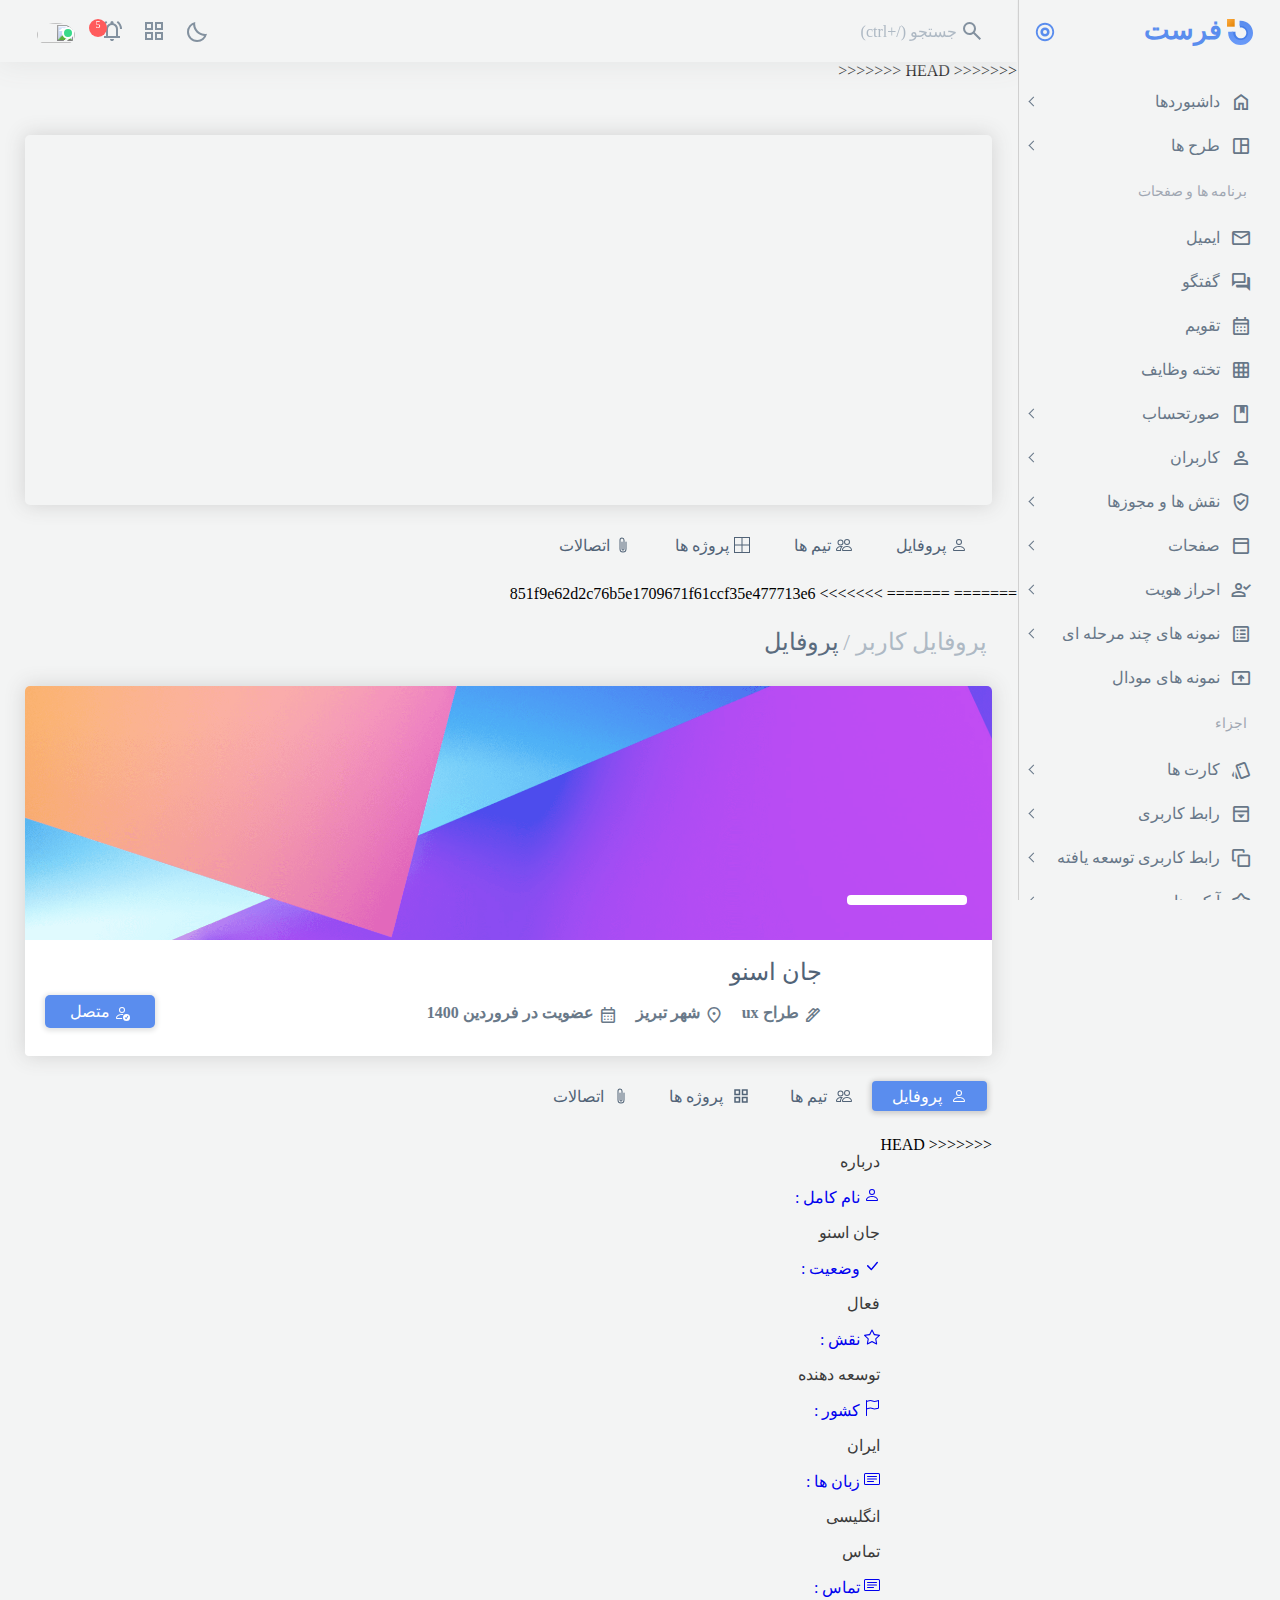
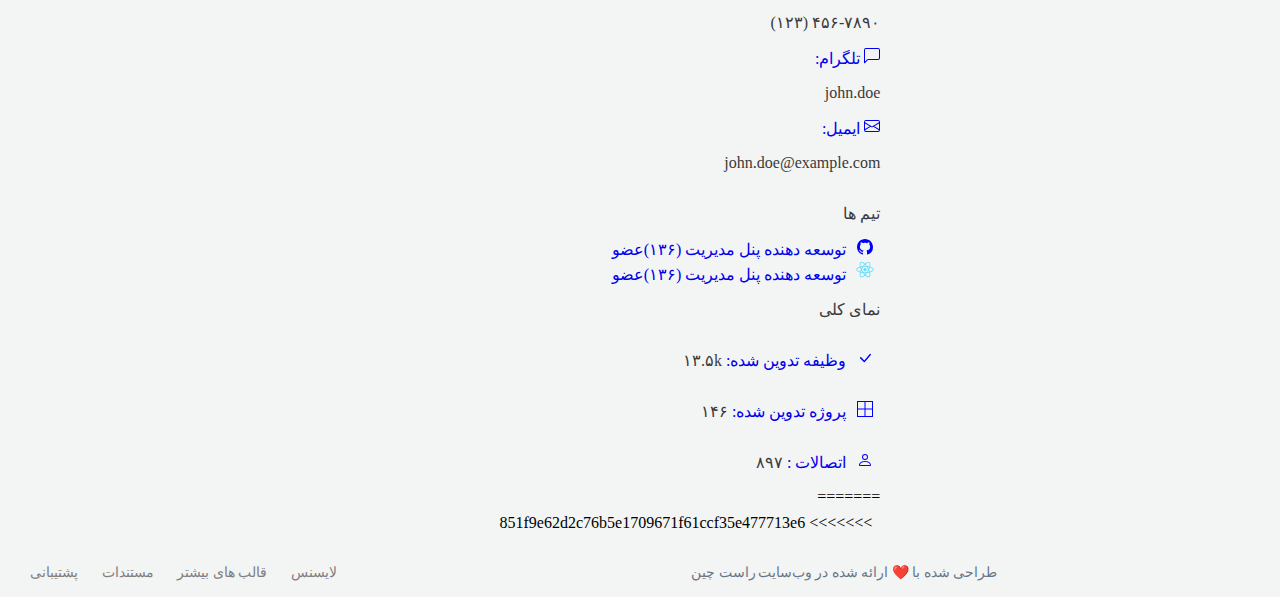
==== commit b12a7709: "Merge 3e76a05d197ae6461c6f9c79c4abea1bf4951ca1 into 851f9e62d2c76b5e1709671f61ccf35e477713e6" ====
--- a/index.html
+++ b/index.html
@@ -76,13 +76,17 @@
                 </svg>
                 <span>فرست</span>
             </a>
-            <input type="radio">
+            <svg viewBox="0 -960 960 960" width="22" fill="#5A8DEE">
+                <path
+                    d="M480-280q83 0 141.5-58.5T680-480q0-83-58.5-141.5T480-680q-83 0-141.5 58.5T280-480q0 83 58.5 141.5T480-280Zm0 200q-83 0-156-31.5T197-197q-54-54-85.5-127T80-480q0-83 31.5-156T197-763q54-54 127-85.5T480-880q83 0 156 31.5T763-763q54 54 85.5 127T880-480q0 83-31.5 156T763-197q-54 54-127 85.5T480-80Zm0-80q134 0 227-93t93-227q0-134-93-227t-227-93q-134 0-227 93t-93 227q0 134 93 227t227 93Zm0-320Z" />
+            </svg>
         </div>
         <!-- list -->
         <div class="list">
             <ul>
                 <li>
                     <a>
+                        <span class="material-symbols-outlined">home</span>
                         <p class="submenu">داشبوردها</p>
                     </a>
                     <ul>
@@ -92,6 +96,7 @@
                 </li>
                 <li>
                     <a>
+                        <span class="material-symbols-outlined">space_dashboard</span>
                         <p class="submenu">طرح ها</p>
                     </a>
                     <ul>
@@ -109,12 +114,33 @@
             </ul>
             <h6>برنامه ها و صفحات</h6>
             <ul>
-                <li><a href="#">ایمیل</a></li>
-                <li><a href="#">گفتگو</a></li>
-                <li><a href="#">تقویم</a></li>
-                <li><a href="#">تخته وظایف</a></li>
-                <li>
-                    <a>
+                <li class="NOsubmenu">
+                    <a href="#">
+                        <span class="material-symbols-outlined">mail</span>
+                        ایمیل
+                    </a>
+                </li>
+                <li class="NOsubmenu">
+                    <a href="#">
+                        <span class="material-symbols-outlined">forum</span>
+                        گفتگو
+                    </a>
+                </li>
+                <li class="NOsubmenu">
+                    <a href="#">
+                        <span class="material-symbols-outlined">Calendar_month</span>
+                        تقویم
+                    </a>
+                </li>
+                <li class="NOsubmenu">
+                    <a href="#">
+                        <span class="material-symbols-outlined">Grid_On</span>
+                        تخته وظایف
+                    </a>
+                </li>
+                <li>
+                    <a>
+                        <span class="material-symbols-outlined">book</span>
                         <p class="submenu">صورتحساب</p>
                     </a>
                     <ul>
@@ -126,6 +152,7 @@
                 </li>
                 <li>
                     <a>
+                        <span class="material-symbols-outlined">person</span>
                         <p class="submenu">کاربران</p>
                     </a>
                     <ul>
@@ -146,6 +173,7 @@
                 </li>
                 <li>
                     <a>
+                        <span class="material-symbols-outlined">verified_user</span>
                         <p class="submenu">نقش ها و مجوزها</p>
                     </a>
                     <ul>
@@ -155,6 +183,7 @@
                 </li>
                 <li>
                     <a>
+                        <span class="material-symbols-outlined">toolbar</span>
                         <p class="submenu">صفحات</p>
                     </a>
                     <ul>
@@ -208,6 +237,7 @@
                 </li>
                 <li>
                     <a>
+                        <span class="material-symbols-outlined">person_check</span>
                         <p class="submenu">احراز هویت</p>
                     </a>
                     <ul>
@@ -271,6 +301,7 @@
 
                 <li>
                     <a>
+                        <span class="material-symbols-outlined">list_alt</span>
                         <p class="submenu">نمونه های چند مرحله ای</p>
                     </a>
                     <ul>
@@ -279,12 +310,18 @@
                         <li><a href="#">ایجاد معامله</a></li>
                     </ul>
                 </li>
-                <li><a class="submenu" href="#">نمونه های مودال</a></li>
+                <li class="NOsubmenu">
+                    <a class="submenu" href="#">
+                        <span class="material-symbols-outlined">present_to_all</span>
+                        نمونه های مودال
+                    </a>
+                </li>
             </ul>
             <h6>اجزاء</h6>
             <ul>
                 <li>
                     <a>
+                        <span class="material-symbols-outlined">style</span>
                         <p class="submenu">کارت ها</p>
                     </a>
                     <ul>
@@ -297,6 +334,7 @@
                 </li>
                 <li>
                     <a>
+                        <span class="material-symbols-outlined">top_panel_open</span>
                         <p class="submenu">رابط کاربری</p>
                     </a>
                     <ul>
@@ -323,6 +361,7 @@
                 </li>
                 <li>
                     <a>
+                        <span class="material-symbols-outlined">stack</span>
                         <p class="submenu">رابط کاربری توسعه یافته</p>
                     </a>
                     <ul>
@@ -350,6 +389,7 @@
                 </li>
                 <li>
                     <a>
+                        <span class="material-symbols-outlined">family_star</span>
                         <p class="submenu">آیکن ها</p>
                     </a>
                     <ul>
@@ -362,6 +402,7 @@
             <ul>
                 <li>
                     <a>
+                        <span class="material-symbols-outlined">article</span>
                         <p class="submenu">المان های فرم</p>
                     </a>
                     <ul>
@@ -379,6 +420,7 @@
                 </li>
                 <li>
                     <a>
+                        <span class="material-symbols-outlined">article</span>
                         <p class="submenu">طرح های فرم</p>
                     </a>
                     <ul>
@@ -389,6 +431,7 @@
                 </li>
                 <li>
                     <a>
+                        <span class="material-symbols-outlined">amp_stories</span>
                         <p class="submenu">فرم مرحله ای</p>
                     </a>
                     <ul>
@@ -396,10 +439,21 @@
                         <li><a href="#">آیکن ها</a></li>
                     </ul>
                 </li>
-                <li><a href="#">اعتبارسنجی فرم</a></li>
-                <li><a href="#">جدول ها</a></li>
-                <li>
-                    <a>
+                <li class="NOsubmenu">
+                    <a href="#">
+                        <span class="material-symbols-outlined">grading</span>
+                        اعتبارسنجی فرم
+                    </a>
+                </li>
+                <li class="NOsubmenu">
+                    <a href="#">
+                        <span class="material-symbols-outlined">table</span>
+                        جدول ها
+                    </a>
+                </li>
+                <li>
+                    <a>
+                        <span class="material-symbols-outlined"> grid_on</span>
                         <p class="submenu">جدول های داده</p>
                     </a>
                     <ul>
@@ -413,6 +467,7 @@
             <ul>
                 <li>
                     <a>
+                        <span class="material-symbols-outlined">bid_landscape</span>
                         <p class="submenu">نمودارها</p>
                     </a>
                     <ul>
@@ -420,12 +475,26 @@
                         <li><a href="#">نمودارهای ChartJS</a></li>
                     </ul>
                 </li>
-                <li><a href="#">نقشه های Leaflet</a></li>
+                <li class="NOsubmenu">
+                    <a href="#"><span class="material-symbols-outlined"> map</span>
+                        نقشه های Leaflet
+                    </a>
+                </li>
             </ul>
             <h6>متفرقه</h6>
             <ul>
-                <li><a href="#">پشتیبانی</a></li>
-                <li><a href="#">مستندات</a></li>
+                <li class="NOsubmenu">
+                    <a href="#">
+                        <span class="material-symbols-outlined">headset_mic</span>
+                        پشتیبانی
+                    </a>
+                </li>
+                <li class="NOsubmenu">
+                    <a href="#">
+                        <span class="material-symbols-outlined">description</span>
+                        مستندات
+                    </a>
+                </li>
             </ul>
         </div>
 
@@ -434,6 +503,7 @@
     <main>
         <div class="container">
 
+<<<<<<< HEAD
 <<<<<<< 
             <div class="Address-bar"></div>
             <div class="Profile-cover"></div>
@@ -454,6 +524,8 @@
                 </div>
             </div>
 =======
+=======
+>>>>>>> 851f9e62d2c76b5e1709671f61ccf35e477713e6
             <!-- Address-bar -->
             <div class="Address-bar">
                 <h2>پروفایل کاربر /</h2>
@@ -494,26 +566,41 @@
 
             </div>
 
+            <!-- Menu-sections -->
             <div class="Menu-sections">
-                <div class="bottuns">
-                    <a href="#"><svg xmlns="http://www.w3.org/2000/svg" width="16" height="16" fill="currentColor" class="bi bi-person" viewBox="0 0 16 16">
-                        <path d="M8 8a3 3 0 1 0 0-6 3 3 0 0 0 0 6Zm2-3a2 2 0 1 1-4 0 2 2 0 0 1 4 0Zm4 8c0 1-1 1-1 1H3s-1 0-1-1 1-4 6-4 6 3 6 4Zm-1-.004c-.001-.246-.154-.986-.832-1.664C11.516 10.68 10.289 10 8 10c-2.29 0-3.516.68-4.168 1.332-.678.678-.83 1.418-.832 1.664h10Z"/>
-                      </svg><span>پروفایل</span>  </a>
-                    <a href="#">  <svg xmlns="http://www.w3.org/2000/svg" width="16" height="16" fill="currentColor" class="bi bi-people" viewBox="0 0 16 16">
-                        <path d="M15 14s1 0 1-1-1-4-5-4-5 3-5 4 1 1 1 1h8Zm-7.978-1A.261.261 0 0 1 7 12.996c.001-.264.167-1.03.76-1.72C8.312 10.629 9.282 10 11 10c1.717 0 2.687.63 3.24 1.276.593.69.758 1.457.76 1.72l-.008.002a.274.274 0 0 1-.014.002H7.022ZM11 7a2 2 0 1 0 0-4 2 2 0 0 0 0 4Zm3-2a3 3 0 1 1-6 0 3 3 0 0 1 6 0ZM6.936 9.28a5.88 5.88 0 0 0-1.23-.247A7.35 7.35 0 0 0 5 9c-4 0-5 3-5 4 0 .667.333 1 1 1h4.216A2.238 2.238 0 0 1 5 13c0-1.01.377-2.042 1.09-2.904.243-.294.526-.569.846-.816ZM4.92 10A5.493 5.493 0 0 0 4 13H1c0-.26.164-1.03.76-1.724.545-.636 1.492-1.256 3.16-1.275ZM1.5 5.5a3 3 0 1 1 6 0 3 3 0 0 1-6 0Zm3-2a2 2 0 1 0 0 4 2 2 0 0 0 0-4Z"/>
-                      </svg><span>تیم ها</span></a>
-                    <a href="#">  <svg xmlns="http://www.w3.org/2000/svg" width="16" height="16" fill="currentColor" class="bi bi-border-all" viewBox="0 0 16 16">
-                        <path d="M0 0h16v16H0V0zm1 1v6.5h6.5V1H1zm7.5 0v6.5H15V1H8.5zM15 8.5H8.5V15H15V8.5zM7.5 15V8.5H1V15h6.5z"/>
-                      </svg><span>پروژه ها</span></a>
-                    <a href="#"> <svg xmlns="http://www.w3.org/2000/svg" width="16" height="16" fill="currentColor" class="bi bi-paperclip" viewBox="0 0 16 16">
-                        <path d="M4.5 3a2.5 2.5 0 0 1 5 0v9a1.5 1.5 0 0 1-3 0V5a.5.5 0 0 1 1 0v7a.5.5 0 0 0 1 0V3a1.5 1.5 0 1 0-3 0v9a2.5 2.5 0 0 0 5 0V5a.5.5 0 0 1 1 0v7a3.5 3.5 0 1 1-7 0V3z"/>
-                      </svg><span>اتصالات</span></a>
-                </div>
+                <a href="index.html" class="Menu-sections-button">
+                    <svg width="16" height="16" fill="currentColor" viewBox="0 0 16 16">
+                        <path
+                            d="M8 8a3 3 0 1 0 0-6 3 3 0 0 0 0 6Zm2-3a2 2 0 1 1-4 0 2 2 0 0 1 4 0Zm4 8c0 1-1 1-1 1H3s-1 0-1-1 1-4 6-4 6 3 6 4Zm-1-.004c-.001-.246-.154-.986-.832-1.664C11.516 10.68 10.289 10 8 10c-2.29 0-3.516.68-4.168 1.332-.678.678-.83 1.418-.832 1.664h10Z" />
+                    </svg>
+                    <span>پروفایل</span>
+                </a>
+                <a href="teams section/index.html">
+                    <svg width="16" height="16" fill="currentColor" viewBox="0 0 16 16">
+                        <path
+                            d="M15 14s1 0 1-1-1-4-5-4-5 3-5 4 1 1 1 1h8Zm-7.978-1A.261.261 0 0 1 7 12.996c.001-.264.167-1.03.76-1.72C8.312 10.629 9.282 10 11 10c1.717 0 2.687.63 3.24 1.276.593.69.758 1.457.76 1.72l-.008.002a.274.274 0 0 1-.014.002H7.022ZM11 7a2 2 0 1 0 0-4 2 2 0 0 0 0 4Zm3-2a3 3 0 1 1-6 0 3 3 0 0 1 6 0ZM6.936 9.28a5.88 5.88 0 0 0-1.23-.247A7.35 7.35 0 0 0 5 9c-4 0-5 3-5 4 0 .667.333 1 1 1h4.216A2.238 2.238 0 0 1 5 13c0-1.01.377-2.042 1.09-2.904.243-.294.526-.569.846-.816ZM4.92 10A5.493 5.493 0 0 0 4 13H1c0-.26.164-1.03.76-1.724.545-.636 1.492-1.256 3.16-1.275ZM1.5 5.5a3 3 0 1 1 6 0 3 3 0 0 1-6 0Zm3-2a2 2 0 1 0 0 4 2 2 0 0 0 0-4Z" />
+                    </svg>
+                    <span>تیم ها</span>
+                </a>
+                <a href="Projects section/index.html">
+                    <svg height="18" viewBox="0 -960 960 960" width="18" fill="currentColor">
+                        <path
+                            d="M120-520v-320h320v320H120Zm0 400v-320h320v320H120Zm400-400v-320h320v320H520Zm0 400v-320h320v320H520ZM200-600h160v-160H200v160Zm400 0h160v-160H600v160Zm0 400h160v-160H600v160Zm-400 0h160v-160H200v160Zm400-400Zm0 240Zm-240 0Zm0-240Z" />
+                    </svg>
+                    <span>پروژه ها</span>
+                </a>
+                <a href="Connections section/index.html">
+                    <svg width="16" height="16" fill="currentColor" viewBox="0 0 16 16">
+                        <path
+                            d="M4.5 3a2.5 2.5 0 0 1 5 0v9a1.5 1.5 0 0 1-3 0V5a.5.5 0 0 1 1 0v7a.5.5 0 0 0 1 0V3a1.5 1.5 0 1 0-3 0v9a2.5 2.5 0 0 0 5 0V5a.5.5 0 0 1 1 0v7a3.5 3.5 0 1 1-7 0V3z" />
+                    </svg>
+                    <span>اتصالات</span>
+                </a>
             </div>
->>>>>>>     
-
-            <div class="container-cards">
-
+
+            <div class="container-cards-profile">
+
+<<<<<<< HEAD
                 <div class="main-box-1">
                     <div class="box-1">
                         <div class="about">
@@ -647,12 +734,25 @@
                         </div>  
                     </div>
                     
+=======
+                <div class="Main-box-1">
+
+                    <!-- 1 -->
+                    <div class="About-card"></div>
+                    <!-- 2 -->
+                    <div class="Overview-card"></div>
+
+>>>>>>> 851f9e62d2c76b5e1709671f61ccf35e477713e6
                 </div>
                 <div class="Main-box-2">
 
+                    <!-- 3 -->
                     <div class="ActivityTimeline-card"></div>
+                    <!-- 4 -->
                     <div class="connections-card"></div>
+                    <!-- 5 -->
                     <div class="teams-card"></div>
+                    <!-- 6 -->
                     <div class="projects-card"></div>
 
                 </div>
--- a/css styles/style.css
+++ b/css styles/style.css
@@ -50,6 +50,11 @@
     background-color: #5A8DEE;
     padding: 7px 25px;
     fill: white;
+    margin: 5px;
+    box-sizing: border-box;
+    border-radius: 5px;
+    color: white;
+    box-shadow: 0 1px 5px 2px #e3e4e4;
 }
 
 .button-connected * {
@@ -205,6 +210,8 @@
     flex-direction: column;
     border-left: 1px solid #d0d0d0;
     background-color: #F3F4F4;
+    padding-right: 12px;
+    box-sizing: border-box;
     z-index: 1000;
 }
 
@@ -227,18 +234,22 @@
 aside .title-list span {
     margin: 0 5px 5px;
     font-weight: 800;
-    font-size: 25px;
+    font-size: 27px;
     color: #5A8DEE;
 }
 
-aside .title-list input[type="radio"] {
-    display: inline-block;
-    cursor: pointer;
+aside .title-list::after {
+    content: "";
+    position: absolute;
+    left: 24px;
+    padding: 2px;
+    border-radius: 50%;
+    background-color: #F3F4F4;
 }
 
 /* list */
 aside .list {
-    margin-right: 10px;
+    margin-right: 5px;
     overflow-y: scroll;
 }
 
@@ -271,7 +282,8 @@
 
 /* h6 */
 aside .list>h6 {
-    font-size: 13px;
+    font-size: 14px;
+    font-weight: 400;
     color: #a0a7b2;
     margin: 16px 0;
     margin-right: 16px;
@@ -287,7 +299,6 @@
     align-items: right;
     flex-direction: column;
     justify-content: center;
-
     border-radius: 5px;
     transition: all 0.3s;
     height: 43px;
@@ -297,8 +308,13 @@
 }
 
 aside .list>ul li:hover {
-    height: min-content;
-}
+    height: max-content;
+}
+
+aside .list>ul li.NOsubmenu:hover {
+    height: 43px;
+}
+
 
 aside .list>ul>li {
     padding: 6px 0px;
@@ -336,10 +352,10 @@
 aside .list>ul>li a {
     height: 100%;
     width: 100%;
-    padding: 6px 10px 7px 15px;
-    box-sizing: border-box;
-    font-size: 13.6px;
-    font-weight: 700;
+    padding: 8.5px 10px 8px 10px;
+    box-sizing: border-box;
+    font-size: 16px;
+    font-weight: 500;
     color: #677788;
     display: flex;
     justify-content: right;
@@ -365,7 +381,7 @@
 
 /*--------- Address-bar ----------*/
 main>.container>div.Address-bar {
-    padding: 30px;
+    padding: 25px 30px 30px;
     box-sizing: border-box;
 }
 
@@ -470,37 +486,63 @@
 
 /* box-button */
 main>.container>div.Profile-cover>div.Profile .box-button {
-    height:50px;
+    height: 50px;
     margin: 15px 160px 0px 15px;
     padding-top: 2px;
     box-sizing: border-box;
     text-align: left;
 }
 
-
 /*--------- Menu-sections ---------*/
-.bottuns {
-    
-    margin: 0 auto;
-}
-.bottuns a{
-    padding: 10px 15px;
+.Menu-sections {
+    display: flex;
+    padding: 25px 30px;
+    box-sizing: border-box;
+    margin: 0;
+}
+
+.Menu-sections a {
+    padding: 5px 20px;
+    box-sizing: border-box;
     border-radius: 4px;
-    background-color: #5a8dee;; 
+    color: #516377;
+}
+
+.Menu-sections a * {
+    vertical-align: middle;
+}
+
+.Menu-sections a svg {
+    margin-left: 5px;
+}
+
+a.Menu-sections-button {
     color: white;
-    text-decoration: none;
-    vertical-align: middle;
-    margin-left: -4px;
-}
-.bottuns a svg{
-    margin-left: 5px;
-   
-}
-
-/*--------- container-cards ---------*/
+    fill: white;
+    font-size: 16px;
+    background-color: #5A8DEE;
+    box-shadow: 0 1px 5px 2px #cecece;
+}
+
+/*--------- container-cards-profile ---------*/
+main div.container-cards-profile{
+    width: 100%;
+    display: flex;
+    flex-wrap: wrap;
+    align-items: start;
+    padding:0 25px ;
+    box-sizing: border-box;
+}
 
 /*----- Main-box-1 -----*/
-
+main .Main-box-1 , .Main-box-2{
+    flex-grow: 1.5;
+    display:flex ;
+    flex-wrap: wrap;
+    margin: 8px;
+    height: max-content;
+
+<<<<<<< HEAD
 .box-1{
     width: 400px;
     margin: 0 auto;
@@ -552,6 +594,13 @@
     vertical-align: middle;
    
 }
+=======
+    
+}
+/* About-card */
+
+/* Overview-card */
+>>>>>>> 851f9e62d2c76b5e1709671f61ccf35e477713e6
 
 .main-box-1 a *{
     vertical-align: middle;
@@ -570,7 +619,9 @@
     width: 30px;
 }
 /*----- Main-box-2 -----*/
-
+.Main-box-2{
+    flex-grow: 2.8;
+}
 /* ActivityTimeline-card */
 
 /* connections-card */
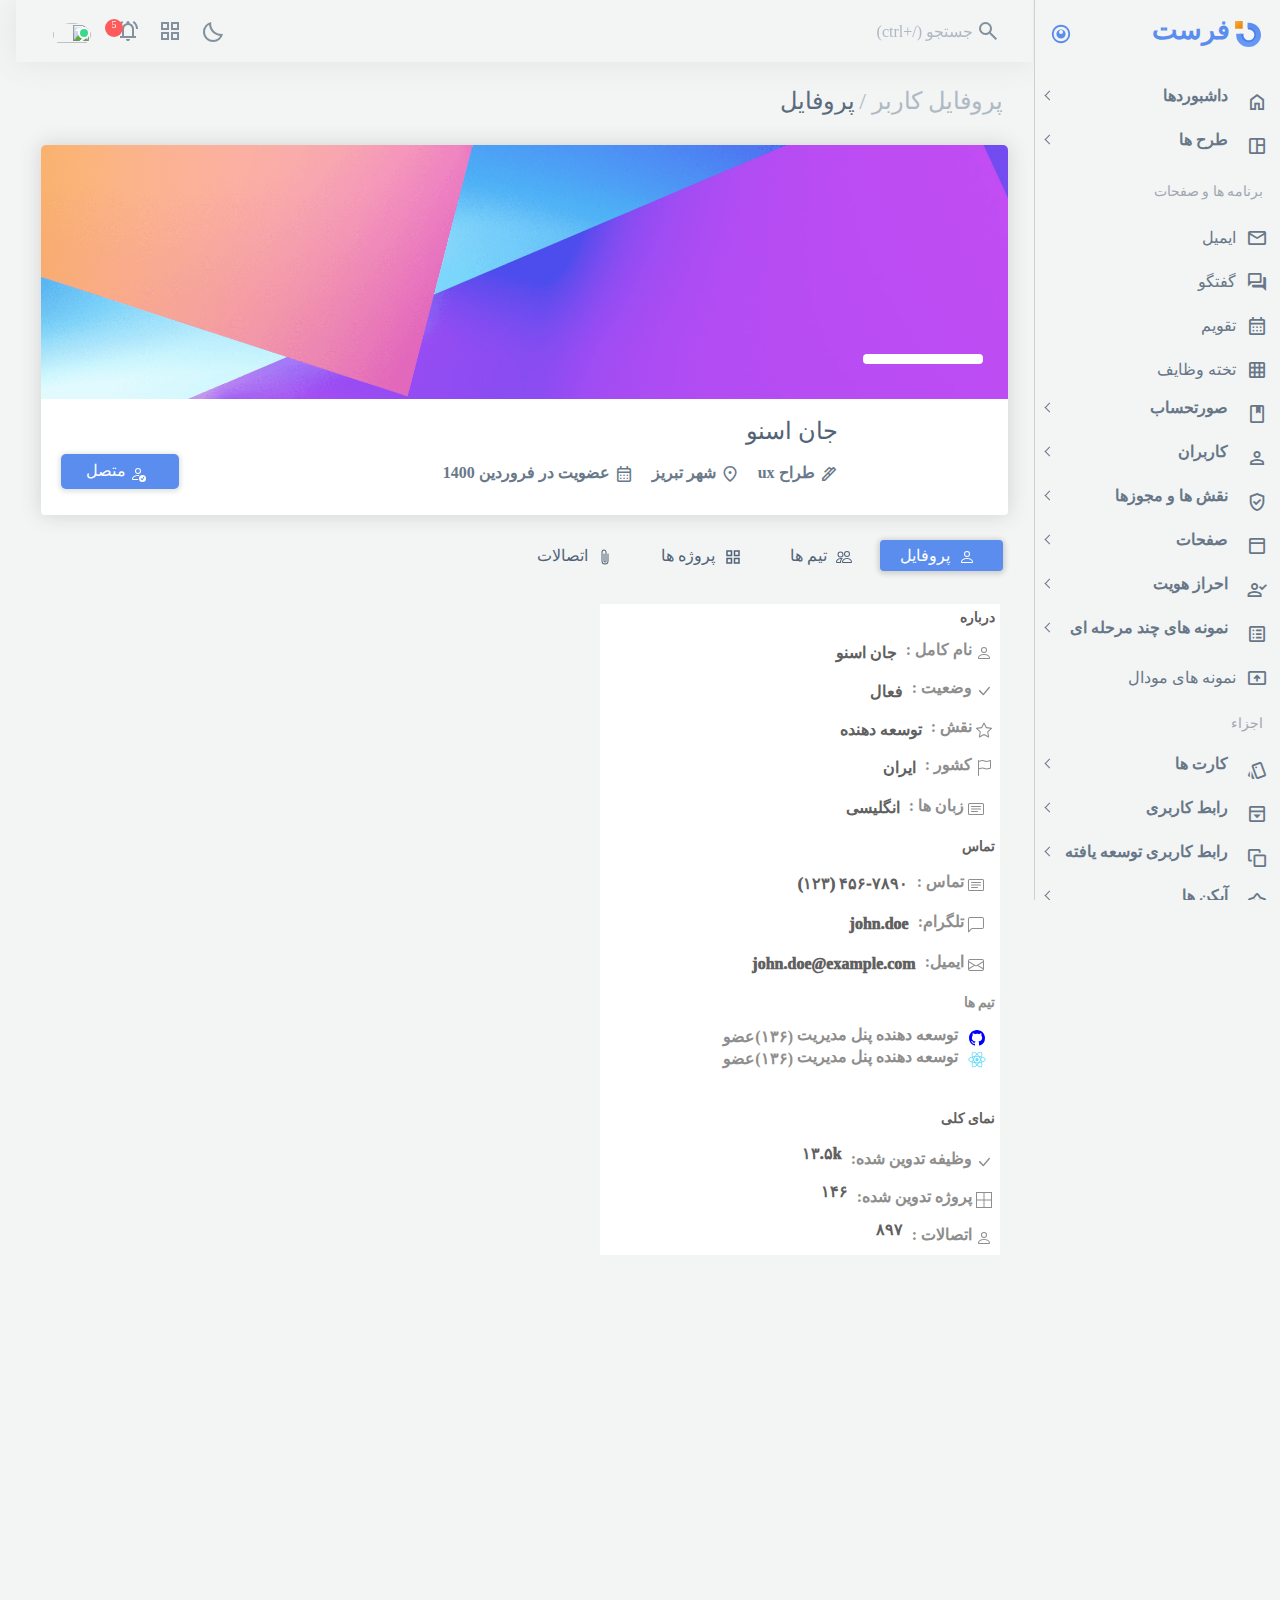
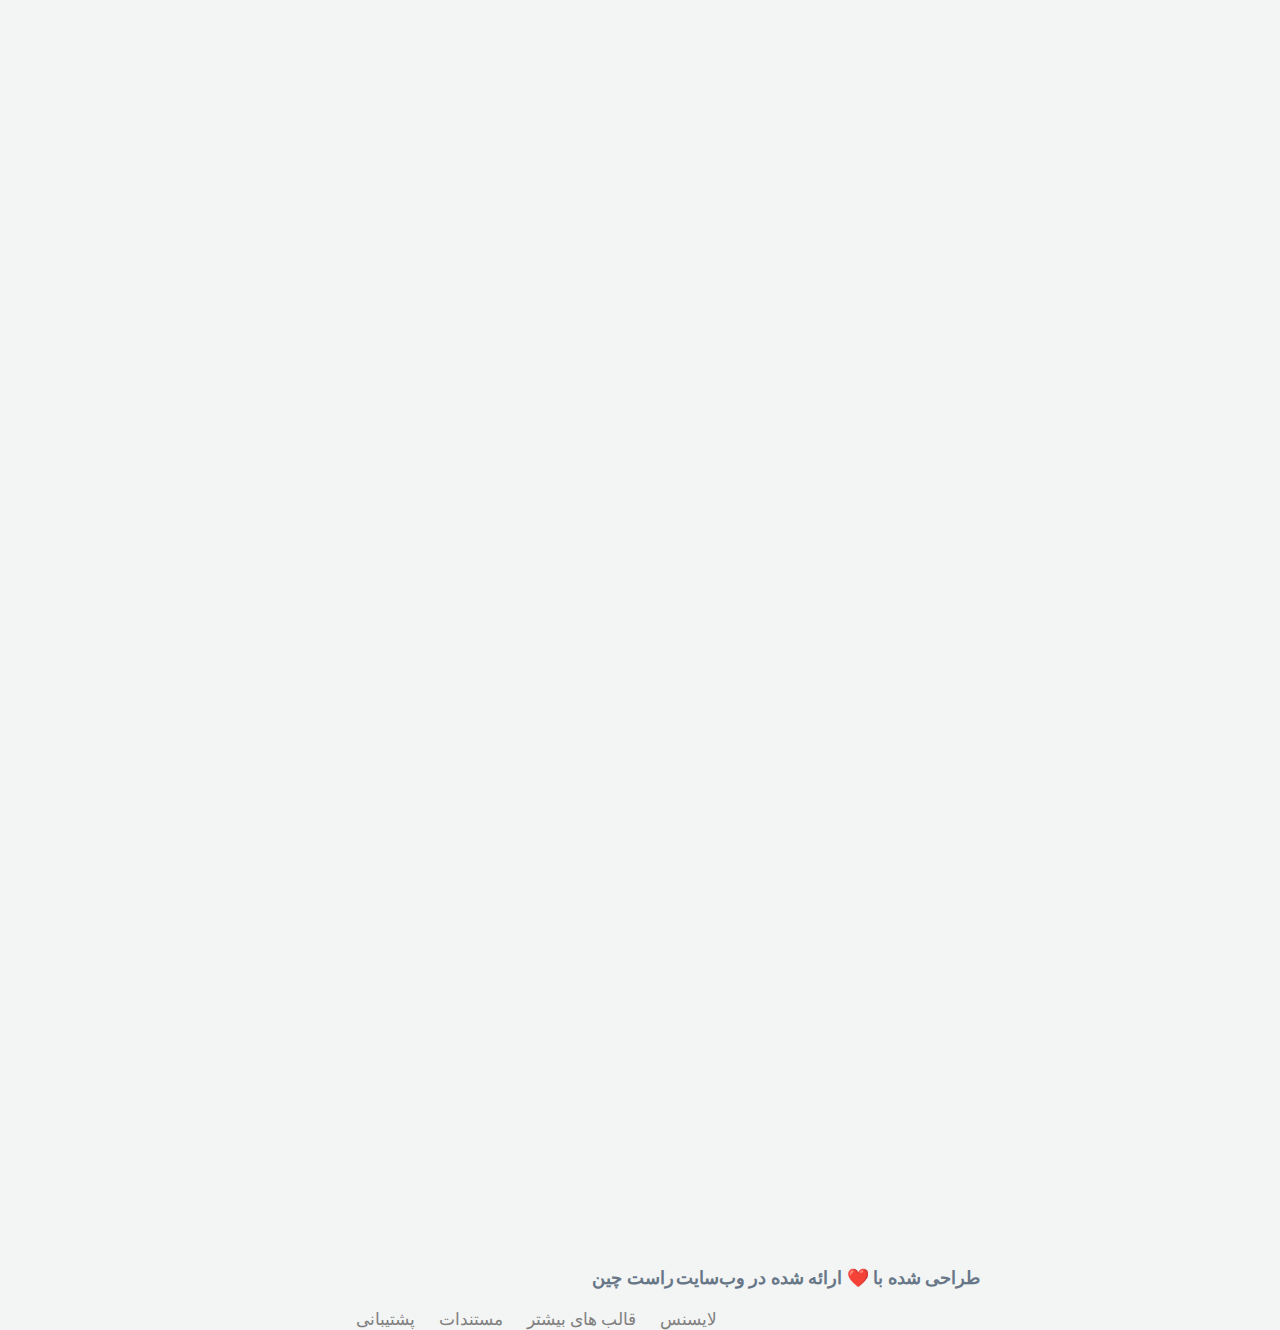
==== commit 5c08af60: "Merge pull request #9 from Maedeh82khosravii/main" ====
--- a/index.html
+++ b/index.html
@@ -503,29 +503,6 @@
     <main>
         <div class="container">
 
-<<<<<<< HEAD
-<<<<<<< 
-            <div class="Address-bar"></div>
-            <div class="Profile-cover"></div>
-            <div class="Menu-sections">
-                <div class="bottuns">
-                    <a href="#"><svg xmlns="http://www.w3.org/2000/svg" width="16" height="16" fill="currentColor" class="bi bi-person" viewBox="0 0 16 16">
-                        <path d="M8 8a3 3 0 1 0 0-6 3 3 0 0 0 0 6Zm2-3a2 2 0 1 1-4 0 2 2 0 0 1 4 0Zm4 8c0 1-1 1-1 1H3s-1 0-1-1 1-4 6-4 6 3 6 4Zm-1-.004c-.001-.246-.154-.986-.832-1.664C11.516 10.68 10.289 10 8 10c-2.29 0-3.516.68-4.168 1.332-.678.678-.83 1.418-.832 1.664h10Z"/>
-                      </svg><span>پروفایل</span>  </a>
-                    <a href="#">  <svg xmlns="http://www.w3.org/2000/svg" width="16" height="16" fill="currentColor" class="bi bi-people" viewBox="0 0 16 16">
-                        <path d="M15 14s1 0 1-1-1-4-5-4-5 3-5 4 1 1 1 1h8Zm-7.978-1A.261.261 0 0 1 7 12.996c.001-.264.167-1.03.76-1.72C8.312 10.629 9.282 10 11 10c1.717 0 2.687.63 3.24 1.276.593.69.758 1.457.76 1.72l-.008.002a.274.274 0 0 1-.014.002H7.022ZM11 7a2 2 0 1 0 0-4 2 2 0 0 0 0 4Zm3-2a3 3 0 1 1-6 0 3 3 0 0 1 6 0ZM6.936 9.28a5.88 5.88 0 0 0-1.23-.247A7.35 7.35 0 0 0 5 9c-4 0-5 3-5 4 0 .667.333 1 1 1h4.216A2.238 2.238 0 0 1 5 13c0-1.01.377-2.042 1.09-2.904.243-.294.526-.569.846-.816ZM4.92 10A5.493 5.493 0 0 0 4 13H1c0-.26.164-1.03.76-1.724.545-.636 1.492-1.256 3.16-1.275ZM1.5 5.5a3 3 0 1 1 6 0 3 3 0 0 1-6 0Zm3-2a2 2 0 1 0 0 4 2 2 0 0 0 0-4Z"/>
-                      </svg><span>تیم ها</span></a>
-                    <a href="#">  <svg xmlns="http://www.w3.org/2000/svg" width="16" height="16" fill="currentColor" class="bi bi-border-all" viewBox="0 0 16 16">
-                        <path d="M0 0h16v16H0V0zm1 1v6.5h6.5V1H1zm7.5 0v6.5H15V1H8.5zM15 8.5H8.5V15H15V8.5zM7.5 15V8.5H1V15h6.5z"/>
-                      </svg><span>پروژه ها</span></a>
-                    <a href="#"> <svg xmlns="http://www.w3.org/2000/svg" width="16" height="16" fill="currentColor" class="bi bi-paperclip" viewBox="0 0 16 16">
-                        <path d="M4.5 3a2.5 2.5 0 0 1 5 0v9a1.5 1.5 0 0 1-3 0V5a.5.5 0 0 1 1 0v7a.5.5 0 0 0 1 0V3a1.5 1.5 0 1 0-3 0v9a2.5 2.5 0 0 0 5 0V5a.5.5 0 0 1 1 0v7a3.5 3.5 0 1 1-7 0V3z"/>
-                      </svg><span>اتصالات</span></a>
-                </div>
-            </div>
-=======
-=======
->>>>>>> 851f9e62d2c76b5e1709671f61ccf35e477713e6
             <!-- Address-bar -->
             <div class="Address-bar">
                 <h2>پروفایل کاربر /</h2>
@@ -600,7 +577,11 @@
 
             <div class="container-cards-profile">
 
-<<<<<<< HEAD
+                <div class="Main-box-1">
+
+                    <!-- 1 -->
+                    <div class="About-card">
+                        
                 <div class="main-box-1">
                     <div class="box-1">
                         <div class="about">
@@ -685,67 +666,58 @@
                                     <p> john.doe@example.com</p>
                                 </div>
                             </div>
-                        </div>
-                        <div class="teams">
-                            <p class="p">تیم ها</p>
-                            <a  href="#"><svg xmlns="http://www.w3.org/2000/svg" width="16" height="16" fill="currentColor" class="bi bi-github" viewBox="0 0 16 16">
-                                <path d="M8 0C3.58 0 0 3.58 0 8c0 3.54 2.29 6.53 5.47 7.59.4.07.55-.17.55-.38 0-.19-.01-.82-.01-1.49-2.01.37-2.53-.49-2.69-.94-.09-.23-.48-.94-.82-1.13-.28-.15-.68-.52-.01-.53.63-.01 1.08.58 1.23.82.72 1.21 1.87.87 2.33.66.07-.52.28-.87.51-1.07-1.78-.2-3.64-.89-3.64-3.95 0-.87.31-1.59.82-2.15-.08-.2-.36-1.02.08-2.12 0 0 .67-.21 2.2.82.64-.18 1.32-.27 2-.27.68 0 1.36.09 2 .27 1.53-1.04 2.2-.82 2.2-.82.44 1.1.16 1.92.08 2.12.51.56.82 1.27.82 2.15 0 3.07-1.87 3.75-3.65 3.95.29.25.54.73.54 1.48 0 1.07-.01 1.93-.01 2.2 0 .21.15.46.55.38A8.012 8.012 0 0 0 16 8c0-4.42-3.58-8-8-8z"/>
-                              </svg> توسعه دهنده پنل مدیریت <span >(۱۳۶)عضو</span></a>
-                              <a  href="#"><svg xmlns="http://www.w3.org/2000/svg" viewBox="0 0 841.9 595.3">
-                                <g fill="#61DAFB">
-                                  <path d="M666.3 296.5c0-32.5-40.7-63.3-103.1-82.4 14.4-63.6 8-114.2-20.2-130.4-6.5-3.8-14.1-5.6-22.4-5.6v22.3c4.6 0 8.3.9 11.4 2.6 13.6 7.8 19.5 37.5 14.9 75.7-1.1 9.4-2.9 19.3-5.1 29.4-19.6-4.8-41-8.5-63.5-10.9-13.5-18.5-27.5-35.3-41.6-50 32.6-30.3 63.2-46.9 84-46.9V78c-27.5 0-63.5 19.6-99.9 53.6-36.4-33.8-72.4-53.2-99.9-53.2v22.3c20.7 0 51.4 16.5 84 46.6-14 14.7-28 31.4-41.3 49.9-22.6 2.4-44 6.1-63.6 11-2.3-10-4-19.7-5.2-29-4.7-38.2 1.1-67.9 14.6-75.8 3-1.8 6.9-2.6 11.5-2.6V78.5c-8.4 0-16 1.8-22.6 5.6-28.1 16.2-34.4 66.7-19.9 130.1-62.2 19.2-102.7 49.9-102.7 82.3 0 32.5 40.7 63.3 103.1 82.4-14.4 63.6-8 114.2 20.2 130.4 6.5 3.8 14.1 5.6 22.5 5.6 27.5 0 63.5-19.6 99.9-53.6 36.4 33.8 72.4 53.2 99.9 53.2 8.4 0 16-1.8 22.6-5.6 28.1-16.2 34.4-66.7 19.9-130.1 62-19.1 102.5-49.9 102.5-82.3zm-130.2-66.7c-3.7 12.9-8.3 26.2-13.5 39.5-4.1-8-8.4-16-13.1-24-4.6-8-9.5-15.8-14.4-23.4 14.2 2.1 27.9 4.7 41 7.9zm-45.8 106.5c-7.8 13.5-15.8 26.3-24.1 38.2-14.9 1.3-30 2-45.2 2-15.1 0-30.2-.7-45-1.9-8.3-11.9-16.4-24.6-24.2-38-7.6-13.1-14.5-26.4-20.8-39.8 6.2-13.4 13.2-26.8 20.7-39.9 7.8-13.5 15.8-26.3 24.1-38.2 14.9-1.3 30-2 45.2-2 15.1 0 30.2.7 45 1.9 8.3 11.9 16.4 24.6 24.2 38 7.6 13.1 14.5 26.4 20.8 39.8-6.3 13.4-13.2 26.8-20.7 39.9zm32.3-13c5.4 13.4 10 26.8 13.8 39.8-13.1 3.2-26.9 5.9-41.2 8 4.9-7.7 9.8-15.6 14.4-23.7 4.6-8 8.9-16.1 13-24.1zM421.2 430c-9.3-9.6-18.6-20.3-27.8-32 9 .4 18.2.7 27.5.7 9.4 0 18.7-.2 27.8-.7-9 11.7-18.3 22.4-27.5 32zm-74.4-58.9c-14.2-2.1-27.9-4.7-41-7.9 3.7-12.9 8.3-26.2 13.5-39.5 4.1 8 8.4 16 13.1 24 4.7 8 9.5 15.8 14.4 23.4zM420.7 163c9.3 9.6 18.6 20.3 27.8 32-9-.4-18.2-.7-27.5-.7-9.4 0-18.7.2-27.8.7 9-11.7 18.3-22.4 27.5-32zm-74 58.9c-4.9 7.7-9.8 15.6-14.4 23.7-4.6 8-8.9 16-13 24-5.4-13.4-10-26.8-13.8-39.8 13.1-3.1 26.9-5.8 41.2-7.9zm-90.5 125.2c-35.4-15.1-58.3-34.9-58.3-50.6 0-15.7 22.9-35.6 58.3-50.6 8.6-3.7 18-7 27.7-10.1 5.7 19.6 13.2 40 22.5 60.9-9.2 20.8-16.6 41.1-22.2 60.6-9.9-3.1-19.3-6.5-28-10.2zM310 490c-13.6-7.8-19.5-37.5-14.9-75.7 1.1-9.4 2.9-19.3 5.1-29.4 19.6 4.8 41 8.5 63.5 10.9 13.5 18.5 27.5 35.3 41.6 50-32.6 30.3-63.2 46.9-84 46.9-4.5-.1-8.3-1-11.3-2.7zm237.2-76.2c4.7 38.2-1.1 67.9-14.6 75.8-3 1.8-6.9 2.6-11.5 2.6-20.7 0-51.4-16.5-84-46.6 14-14.7 28-31.4 41.3-49.9 22.6-2.4 44-6.1 63.6-11 2.3 10.1 4.1 19.8 5.2 29.1zm38.5-66.7c-8.6 3.7-18 7-27.7 10.1-5.7-19.6-13.2-40-22.5-60.9 9.2-20.8 16.6-41.1 22.2-60.6 9.9 3.1 19.3 6.5 28.1 10.2 35.4 15.1 58.3 34.9 58.3 50.6-.1 15.7-23 35.6-58.4 50.6zM320.8 78.4z"/>
-                                  <circle cx="420.9" cy="296.5" r="45.7"/>
-                                  <path d="M520.5 78.1z"/>
-                                </g>
-                              </svg> توسعه دهنده پنل مدیریت <span >(۱۳۶)عضو</span></a>
-                              <div class="box-2">
-                                <div class="nama">
-                                    <p class="p">نمای کلی</p>
-                                    <div class="about-main">
-                                        <div>
-                                            <div class="ab-1">
-                                                <a href="#">
-                                                    <svg xmlns="http://www.w3.org/2000/svg" width="16" height="16" fill="currentColor" class="bi bi-check-lg" viewBox="0 0 16 16">
-                                                        <path d="M12.736 3.97a.733.733 0 0 1 1.047 0c.286.289.29.756.01 1.05L7.88 12.01a.733.733 0 0 1-1.065.02L3.217 8.384a.757.757 0 0 1 0-1.06.733.733 0 0 1 1.047 0l3.052 3.093 5.4-6.425a.247.247 0 0 1 .02-.022Z"/>
-                                                      </svg>
-                                                وظیفه تدوین شده:  <p>۱۳.۵k</p></a>
-                                               
-                                            </div>
-                                            <div class="ab-1">
-                                                <a href="#">
-                                                    <svg xmlns="http://www.w3.org/2000/svg" width="16" height="16" fill="currentColor" class="bi bi-border-all" viewBox="0 0 16 16">
-                                                        <path d="M0 0h16v16H0V0zm1 1v6.5h6.5V1H1zm7.5 0v6.5H15V1H8.5zM15 8.5H8.5V15H15V8.5zM7.5 15V8.5H1V15h6.5z"/>
-                                                      </svg>
-                                                پروژه تدوین شده:  <p>۱۴۶</p></a>
-                                               
-                                            </div>
-                                            <div class="ab-1">
+                            <div class="teams">
+                                <p class="p">تیم ها</p>
+                                <a  href="#"><svg xmlns="http://www.w3.org/2000/svg" width="16" height="16" fill="currentColor" class="bi bi-github" viewBox="0 0 16 16">
+                                    <path d="M8 0C3.58 0 0 3.58 0 8c0 3.54 2.29 6.53 5.47 7.59.4.07.55-.17.55-.38 0-.19-.01-.82-.01-1.49-2.01.37-2.53-.49-2.69-.94-.09-.23-.48-.94-.82-1.13-.28-.15-.68-.52-.01-.53.63-.01 1.08.58 1.23.82.72 1.21 1.87.87 2.33.66.07-.52.28-.87.51-1.07-1.78-.2-3.64-.89-3.64-3.95 0-.87.31-1.59.82-2.15-.08-.2-.36-1.02.08-2.12 0 0 .67-.21 2.2.82.64-.18 1.32-.27 2-.27.68 0 1.36.09 2 .27 1.53-1.04 2.2-.82 2.2-.82.44 1.1.16 1.92.08 2.12.51.56.82 1.27.82 2.15 0 3.07-1.87 3.75-3.65 3.95.29.25.54.73.54 1.48 0 1.07-.01 1.93-.01 2.2 0 .21.15.46.55.38A8.012 8.012 0 0 0 16 8c0-4.42-3.58-8-8-8z"/>
+                                  </svg> توسعه دهنده پنل مدیریت <span >(۱۳۶)عضو</span></a>
+                                  <a  href="#"><svg xmlns="http://www.w3.org/2000/svg" viewBox="0 0 841.9 595.3">
+                                    <g fill="#61DAFB">
+                                      <path d="M666.3 296.5c0-32.5-40.7-63.3-103.1-82.4 14.4-63.6 8-114.2-20.2-130.4-6.5-3.8-14.1-5.6-22.4-5.6v22.3c4.6 0 8.3.9 11.4 2.6 13.6 7.8 19.5 37.5 14.9 75.7-1.1 9.4-2.9 19.3-5.1 29.4-19.6-4.8-41-8.5-63.5-10.9-13.5-18.5-27.5-35.3-41.6-50 32.6-30.3 63.2-46.9 84-46.9V78c-27.5 0-63.5 19.6-99.9 53.6-36.4-33.8-72.4-53.2-99.9-53.2v22.3c20.7 0 51.4 16.5 84 46.6-14 14.7-28 31.4-41.3 49.9-22.6 2.4-44 6.1-63.6 11-2.3-10-4-19.7-5.2-29-4.7-38.2 1.1-67.9 14.6-75.8 3-1.8 6.9-2.6 11.5-2.6V78.5c-8.4 0-16 1.8-22.6 5.6-28.1 16.2-34.4 66.7-19.9 130.1-62.2 19.2-102.7 49.9-102.7 82.3 0 32.5 40.7 63.3 103.1 82.4-14.4 63.6-8 114.2 20.2 130.4 6.5 3.8 14.1 5.6 22.5 5.6 27.5 0 63.5-19.6 99.9-53.6 36.4 33.8 72.4 53.2 99.9 53.2 8.4 0 16-1.8 22.6-5.6 28.1-16.2 34.4-66.7 19.9-130.1 62-19.1 102.5-49.9 102.5-82.3zm-130.2-66.7c-3.7 12.9-8.3 26.2-13.5 39.5-4.1-8-8.4-16-13.1-24-4.6-8-9.5-15.8-14.4-23.4 14.2 2.1 27.9 4.7 41 7.9zm-45.8 106.5c-7.8 13.5-15.8 26.3-24.1 38.2-14.9 1.3-30 2-45.2 2-15.1 0-30.2-.7-45-1.9-8.3-11.9-16.4-24.6-24.2-38-7.6-13.1-14.5-26.4-20.8-39.8 6.2-13.4 13.2-26.8 20.7-39.9 7.8-13.5 15.8-26.3 24.1-38.2 14.9-1.3 30-2 45.2-2 15.1 0 30.2.7 45 1.9 8.3 11.9 16.4 24.6 24.2 38 7.6 13.1 14.5 26.4 20.8 39.8-6.3 13.4-13.2 26.8-20.7 39.9zm32.3-13c5.4 13.4 10 26.8 13.8 39.8-13.1 3.2-26.9 5.9-41.2 8 4.9-7.7 9.8-15.6 14.4-23.7 4.6-8 8.9-16.1 13-24.1zM421.2 430c-9.3-9.6-18.6-20.3-27.8-32 9 .4 18.2.7 27.5.7 9.4 0 18.7-.2 27.8-.7-9 11.7-18.3 22.4-27.5 32zm-74.4-58.9c-14.2-2.1-27.9-4.7-41-7.9 3.7-12.9 8.3-26.2 13.5-39.5 4.1 8 8.4 16 13.1 24 4.7 8 9.5 15.8 14.4 23.4zM420.7 163c9.3 9.6 18.6 20.3 27.8 32-9-.4-18.2-.7-27.5-.7-9.4 0-18.7.2-27.8.7 9-11.7 18.3-22.4 27.5-32zm-74 58.9c-4.9 7.7-9.8 15.6-14.4 23.7-4.6 8-8.9 16-13 24-5.4-13.4-10-26.8-13.8-39.8 13.1-3.1 26.9-5.8 41.2-7.9zm-90.5 125.2c-35.4-15.1-58.3-34.9-58.3-50.6 0-15.7 22.9-35.6 58.3-50.6 8.6-3.7 18-7 27.7-10.1 5.7 19.6 13.2 40 22.5 60.9-9.2 20.8-16.6 41.1-22.2 60.6-9.9-3.1-19.3-6.5-28-10.2zM310 490c-13.6-7.8-19.5-37.5-14.9-75.7 1.1-9.4 2.9-19.3 5.1-29.4 19.6 4.8 41 8.5 63.5 10.9 13.5 18.5 27.5 35.3 41.6 50-32.6 30.3-63.2 46.9-84 46.9-4.5-.1-8.3-1-11.3-2.7zm237.2-76.2c4.7 38.2-1.1 67.9-14.6 75.8-3 1.8-6.9 2.6-11.5 2.6-20.7 0-51.4-16.5-84-46.6 14-14.7 28-31.4 41.3-49.9 22.6-2.4 44-6.1 63.6-11 2.3 10.1 4.1 19.8 5.2 29.1zm38.5-66.7c-8.6 3.7-18 7-27.7 10.1-5.7-19.6-13.2-40-22.5-60.9 9.2-20.8 16.6-41.1 22.2-60.6 9.9 3.1 19.3 6.5 28.1 10.2 35.4 15.1 58.3 34.9 58.3 50.6-.1 15.7-23 35.6-58.4 50.6zM320.8 78.4z"/>
+                                      <circle cx="420.9" cy="296.5" r="45.7"/>
+                                      <path d="M520.5 78.1z"/>
+                                    </g>
+                                  </svg> توسعه دهنده پنل مدیریت <span >(۱۳۶)عضو</span></a>
+                    </div>
+                    <!-- 2 -->
+                    <div class="Overview-card">
+                        <div class="box-2">
+                            <div class="nama">
+                                <p class="p">نمای کلی</p>
+                                <div class="about-main">
+                                    <div>
+                                        <div class="ab-1">
+                                            <a href="#">
+                                                <svg xmlns="http://www.w3.org/2000/svg" width="16" height="16" fill="currentColor" class="bi bi-check-lg" viewBox="0 0 16 16">
+                                                    <path d="M12.736 3.97a.733.733 0 0 1 1.047 0c.286.289.29.756.01 1.05L7.88 12.01a.733.733 0 0 1-1.065.02L3.217 8.384a.757.757 0 0 1 0-1.06.733.733 0 0 1 1.047 0l3.052 3.093 5.4-6.425a.247.247 0 0 1 .02-.022Z"/>
+                                                  </svg>
+                                            وظیفه تدوین شده:  <p>۱۳.۵k</p></a>
+                                           
+                                        </div>
+                                        <div class="ab-1">
+                                            <a href="#">
+                                                <svg xmlns="http://www.w3.org/2000/svg" width="16" height="16" fill="currentColor" class="bi bi-border-all" viewBox="0 0 16 16">
+                                                    <path d="M0 0h16v16H0V0zm1 1v6.5h6.5V1H1zm7.5 0v6.5H15V1H8.5zM15 8.5H8.5V15H15V8.5zM7.5 15V8.5H1V15h6.5z"/>
+                                                  </svg>
+                                            پروژه تدوین شده:  <p>۱۴۶</p></a>
+                                           
+                                        </div>
+                                         <div class="ab-1">
                                                 <a href="#">
                                                     <svg xmlns="http://www.w3.org/2000/svg" width="16" height="16" fill="currentColor" class="bi bi-person" viewBox="0 0 16 16">
                                                         <path d="M8 8a3 3 0 1 0 0-6 3 3 0 0 0 0 6Zm2-3a2 2 0 1 1-4 0 2 2 0 0 1 4 0Zm4 8c0 1-1 1-1 1H3s-1 0-1-1 1-4 6-4 6 3 6 4Zm-1-.004c-.001-.246-.154-.986-.832-1.664C11.516 10.68 10.289 10 8 10c-2.29 0-3.516.68-4.168 1.332-.678.678-.83 1.418-.832 1.664h10Z"/>
                                                     </svg>
                                                     اتصالات : <p>۸۹۷</p></a>
-                                                
-                                            </div>
-                                        </div>
-                                    </div>
-                                </div>
-                            </div>
-                        </div>  
                     </div>
-                    
-=======
-                <div class="Main-box-1">
-
-                    <!-- 1 -->
-                    <div class="About-card"></div>
-                    <!-- 2 -->
-                    <div class="Overview-card"></div>
-
->>>>>>> 851f9e62d2c76b5e1709671f61ccf35e477713e6
                 </div>
-                <div class="Main-box-2">
-
+                </div>
+            </div>
+        </div>
+    </div>
+    </div>
+    </div>
+    </div>
+              
                     <!-- 3 -->
                     <div class="ActivityTimeline-card"></div>
                     <!-- 4 -->
@@ -760,9 +732,12 @@
             </div>
 
 
-        </div>
-
-        <!------------------------- footer ------------------------->
+       
+ 
+       
+                    
+                  
+                     <!------------------------- footer ------------------------->
         <div class="footer">
             <div class="footer-right">
                 <p> طراحی شده با ❤️ ارائه شده در وب‌سایت<a> راست چین</a></p>
@@ -773,10 +748,10 @@
                 <a href="#">قالب های بیشتر</a>
                 <a href="#">مستندات</a>
                 <a href="#">پشتیبانی</a>
-            </div>
-
-        </div>
-    </main>
-</body>
-
-</html>+                   </div>
+                </div>
+            </div> </div>
+                    </div>
+                </main>
+            </body>
+            </html>
--- a/css styles/style.css
+++ b/css styles/style.css
@@ -371,6 +371,9 @@
 }
 
 /*------------------------- main --------------------------*/
+.container{
+    height: 1700px;
+}
 main {
     position: absolute;
     right: 263px;
@@ -542,12 +545,14 @@
     margin: 8px;
     height: max-content;
 
-<<<<<<< HEAD
+    
+}
+
 .box-1{
     width: 400px;
-    margin: 0 auto;
+    margin-left: 600px;
     height: 550px;
-    background-color: rgb(228, 228, 228);
+    background-color:white;
 }
 .main-box-2{
     width: 26%;
@@ -565,16 +570,14 @@
     vertical-align: sub;
 }
 .p{
-    color: rgb(39, 39, 39);
+    color: rgb(102, 100, 100);
 }
 .box-2{
-    background-color: rgb(228, 228, 228);
-    margin-top: 85px;
+    background-color: rgb(255, 255, 255);
+    margin-top: 35px;
     width: 100%;
 }
-.box-2 svg {
-   
-}
+
 .ab-1  *{
  display: inline-block;
  vertical-align: middle;
@@ -582,46 +585,46 @@
 .ab-1 a{
     vertical-align: middle;
 }
+
 .langouge a ,svg , p{
     vertical-align: middle;
     margin-top: 3px ;
     margin-right: 8px;
+    
 }
 .main-box-1 a {
     text-decoration: none;
-    color:black;
+    color:rgb(142, 142, 142);
     font-weight: 600;
     vertical-align: middle;
    
 }
-=======
-    
-}
-/* About-card */
-
-/* Overview-card */
->>>>>>> 851f9e62d2c76b5e1709671f61ccf35e477713e6
-
 .main-box-1 a *{
     vertical-align: middle;
 }
 .main-box-1 p{
-    color: rgb(58, 58, 58);
+    color: rgb(97, 96, 96);
 }
 .teams a {
     display: block;
 }
 .teams p {
+    color:rgb(142, 142, 142);
     display: inline-block
 }
 .teams svg{
     fill: blue;
     width: 30px;
 }
-/*----- Main-box-2 -----*/
+
+
+/* Overview-card */
+
 .Main-box-2{
     flex-grow: 2.8;
 }
+
+
 /* ActivityTimeline-card */
 
 /* connections-card */
@@ -629,11 +632,122 @@
 /* teams-card */
 
 /* projects-card */
-
+img{
+    border-radius: 50%;
+    width: 40px;
+    cursor: pointer;
+    display: inline-block;
+    vertical-align: middle;
+}
+
+.box-item3{
+    position: relative;
+    width: 614.328px;
+    height: 599.844px;
+    background-color:#ffffff ;
+    border-radius: 5px;
+    box-shadow: 0 2px 14px rgba(38, 60, 85, 0.16);
+    flex: 0 auto;
+  margin-top: -566px;
+    margin-right: 400px;
+}
+.box-body{
+    padding:22px ;
+}
+.icone-box{
+    float: left;
+    margin-top: 2px;
+    cursor: pointer;
+ }
+ .t-b-3{
+    text-align: right;
+    display: inline-block;
+    cursor: pointer;
+    }
+    .t-b-3>img{
+        border-radius: 50%;
+        width: 20px;
+        display: inline-block;
+        margin-top: -30px;
+        vertical-align: middle;
+        
+    }
+    .t-b-3>h5{
+    font-family: inherit;
+    color: rgb(103, 119, 136);
+    font-size: 1.125rem;
+    font-weight: 500;
+    display: inline-block;
+    vertical-align: middle;
+    margin-top: 0px;
+    margin-right: 10px;
+    }
+    p{
+        font-family: inherit;
+    color: rgb(103, 119, 136);
+    font-size: 1rem;
+    font-weight: 1000;
+    display: inline-block;
+    }
+    .p-1{
+        font-family: inherit;
+    color: rgb(144, 152, 160);
+    font-size: 1rem;
+    font-weight: 1000;
+    margin-top: -15px;
+    }
+    .p-2{
+        font-family: inherit;
+    color: rgb(103, 119, 136);
+    font-size: 1rem;
+    font-weight: 1000;
+    display: inline-block;
+    margin-top: -10px;
+    vertical-align: middle;
+    margin-right: 10px;
+    }
+    .p-3{
+        font-family: inherit;
+    color: rgb(144, 152, 160);
+    font-size: 1rem;
+    font-weight: 1000;
+    display: inline-block;
+    margin-top: -10px;
+    vertical-align: middle;
+    margin-right: 50px;
+    }
+    .img-text{
+        padding: 10px;
+    }
+    .p-4{
+        font-family: inherit;
+    color: rgb(166, 170, 175);
+    font-size: 1rem;
+    font-weight: 1000;
+    display: inline-block;
+    float: left;
+    }
+    .img-main-text3{
+        width: 20px;
+        margin-right: 15px;
+    }
+    .img2-main-text3{
+        width: 25px;
+        cursor: pointer;
+    }
+    .p-5{
+        cursor: pointer;
+        margin-right: 8px;
+    }
+    .img3-main-text3{
+        width: 25px;
+        cursor: pointer;
+        margin-right: 25px;
+    }
 /*------------------------- footer -------------------------*/
 
 .footer {
-    top: 100%;
+   margin-top: 1700px;
     left: 0;
     right: 0;
     display: flex;
@@ -641,27 +755,32 @@
     justify-content: space-between;
     align-items: center;
     flex-wrap: wrap;
-    font-size: 14px;
+ 
     padding: 0 20px;
     box-sizing: border-box;
+    
 }
 
 /* ---footer-left */
+.footer-left{
+margin-right: 261px;
+}
 .footer-left>a {
     color: gray;
-    font-size: 14px;
+    font-size: 17px;
     padding: 0px 10px;
+    
 }
 
 /* -----footer-right--- */
 .footer-right>p {
     color: #677788;
-    font-size: 14px;
+    font-size: 18px;
 }
 
 .footer-right>p>a {
     color: #677788;
-    font-size: 14px;
+    font-size: 18px;
     margin: 2px;
     cursor: pointer;
 }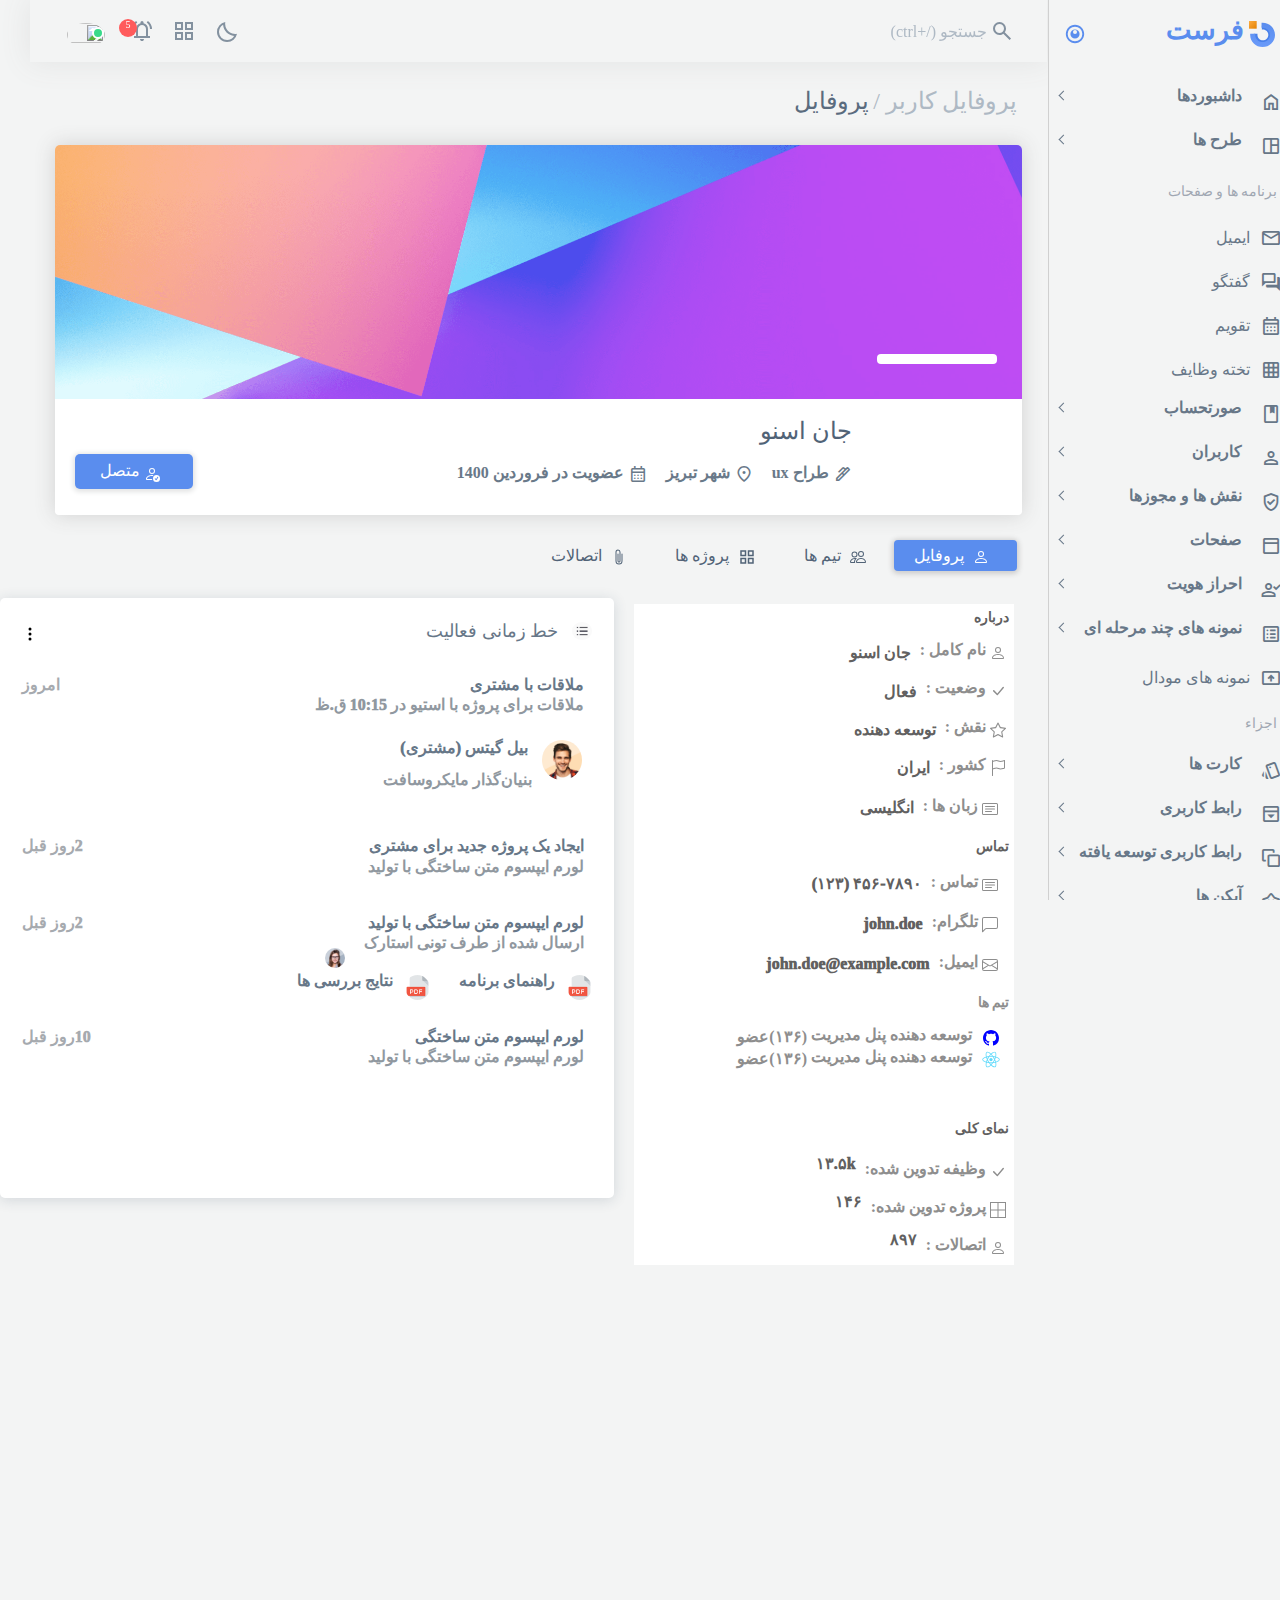
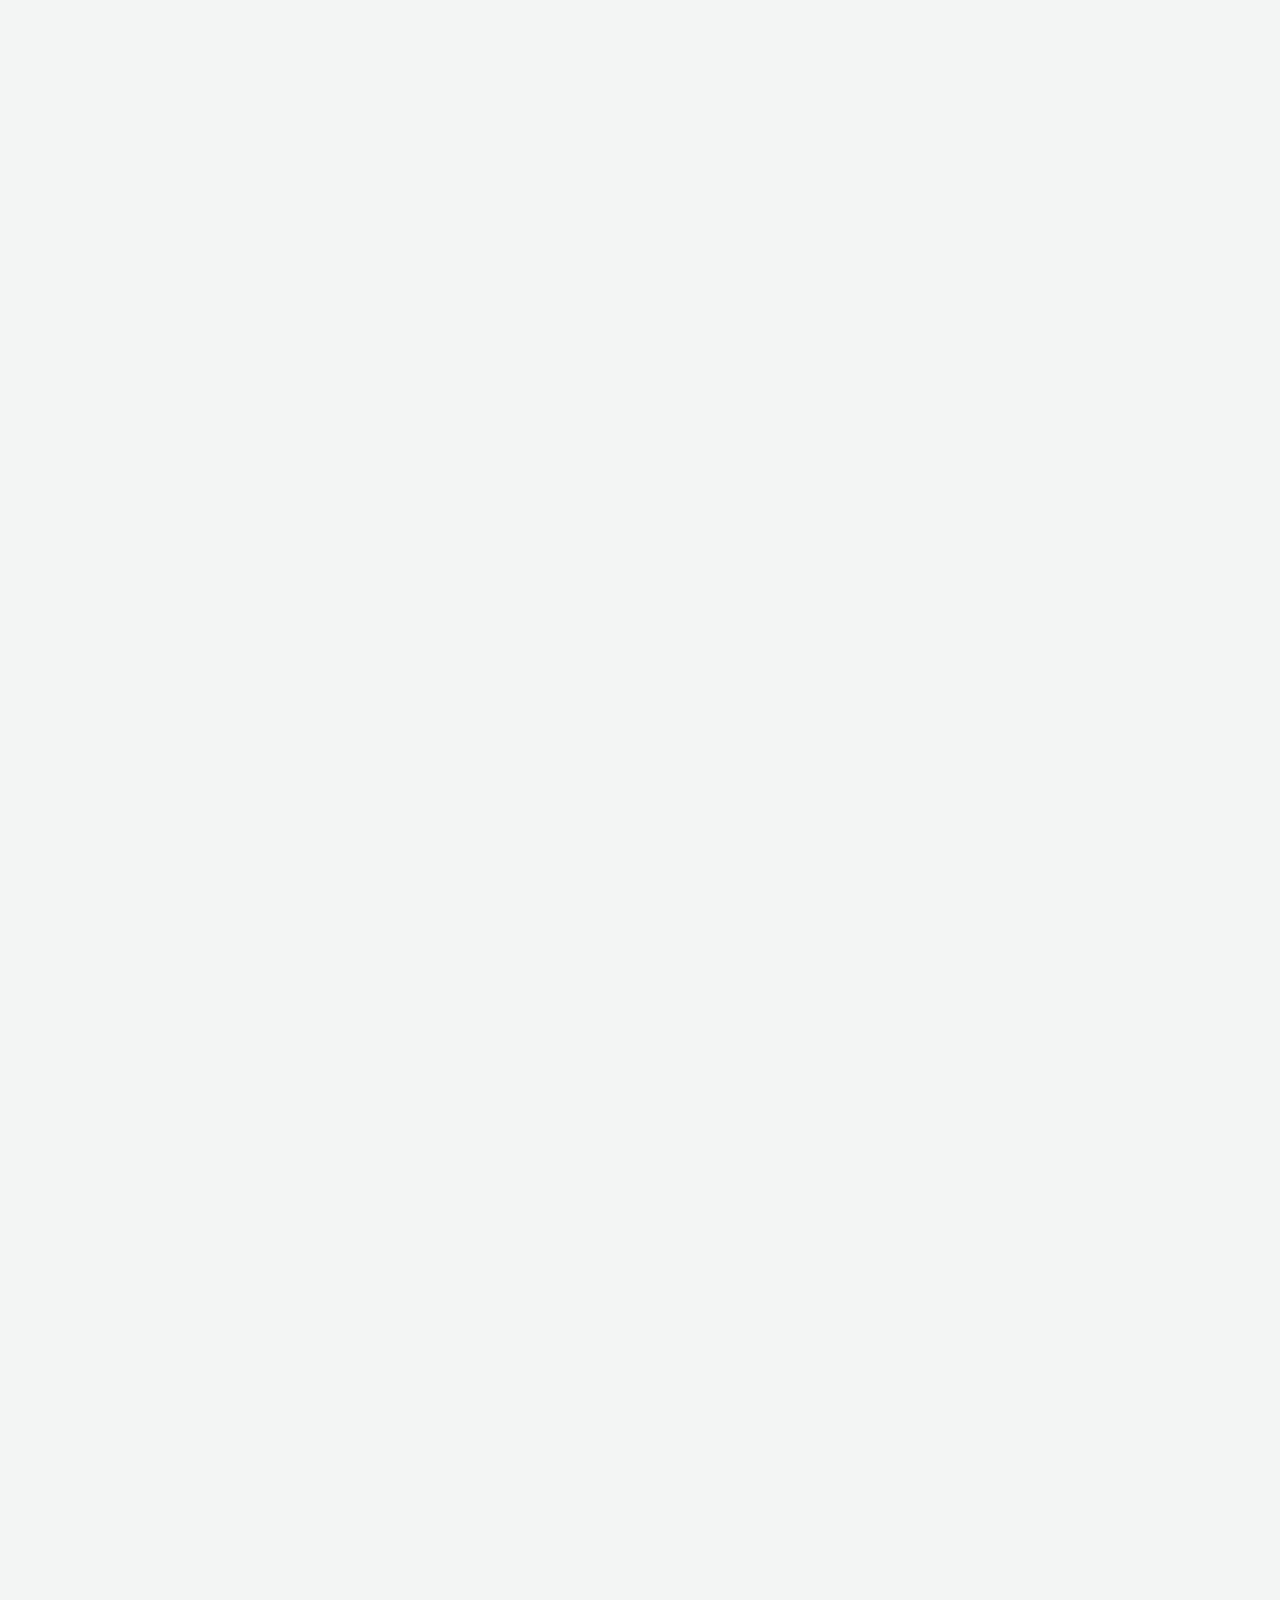
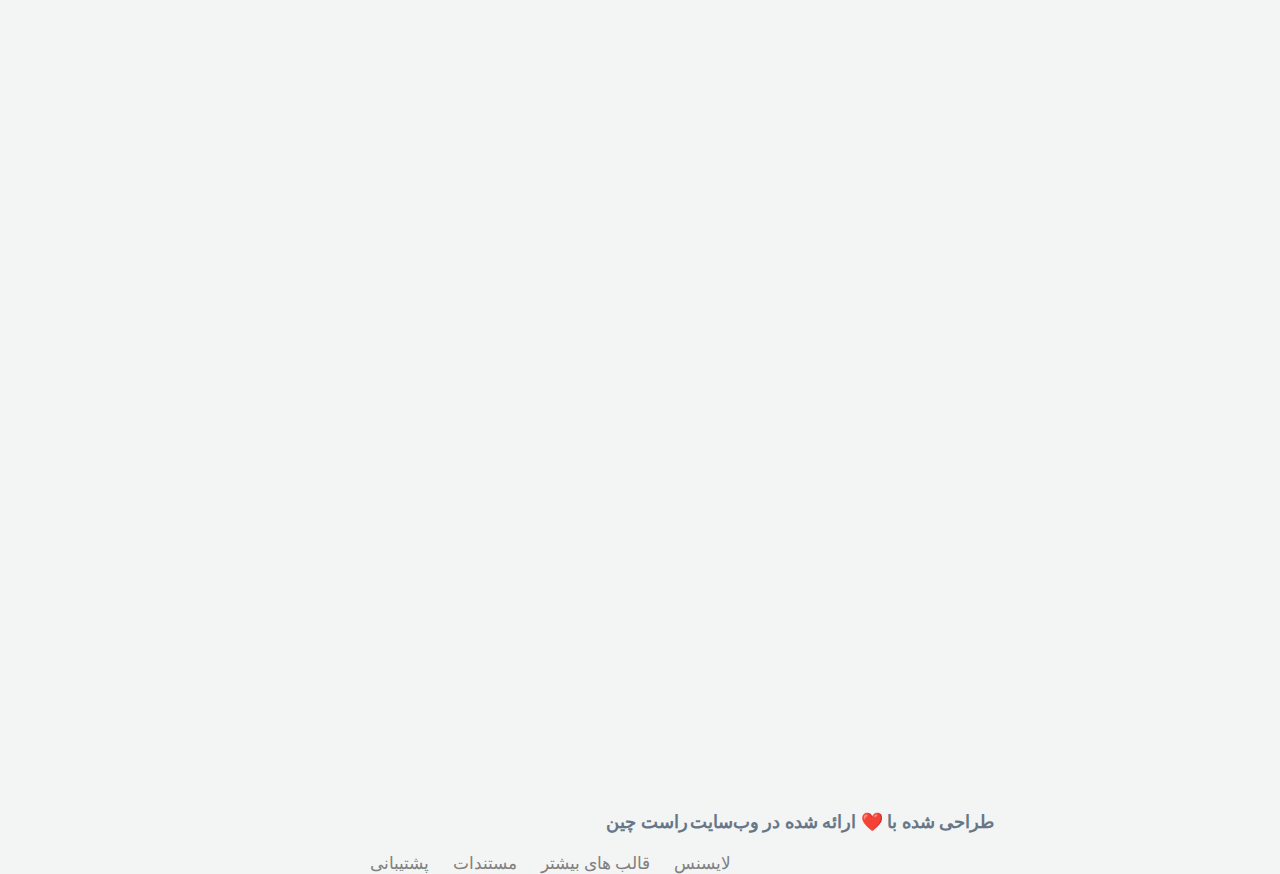
==== commit dbac8419: "merg ActivityTimeline-card" ====
--- a/index.html
+++ b/index.html
@@ -719,7 +719,83 @@
     </div>
               
                     <!-- 3 -->
-                    <div class="ActivityTimeline-card"></div>
+                    <div class="ActivityTimeline-card">
+                        <div class="ActivityTimeline-card">
+                            <div class="container">
+                                <div class="box-item3">
+                                  <div class="box-body">
+                                    <div class="text-box3">
+                                      <div class="t-b-3">
+                                        <img src="image/acon.png" alt="">
+                                        <h5>خط زمانی فعالیت</h5>
+                                      </div>
+                                      <div class="icone-box">
+                                        <svg xmlns="http://www.w3.org/2000/svg" width="16" height="16" fill="currentColor"
+                                          class="bi bi-three-dots-vertical" viewBox="0 0 16 16">
+                                          <path
+                                            d="M9.5 13a1.5 1.5 0 1 1-3 0 1.5 1.5 0 0 1 3 0zm0-5a1.5 1.5 0 1 1-3 0 1.5 1.5 0 0 1 3 0zm0-5a1.5 1.5 0 1 1-3 0 1.5 1.5 0 0 1 3 0z">
+                                          </path>
+                                        </svg>
+                                      </div>
+                                    </div>
+                                   
+                                    <div class="main-text">
+                                  
+                                      <div class="main-text1">
+                                        <p>ملاقات با مشتری</p>
+                                        <p class="p-4">امروز</p>
+                                        <br>
+                                        <p class="p-1">ملاقات برای پروژه با استیو در 10:15 ق.ظ</p>
+                                        <div class="img-text">
+                                          <img src="image/1-man.png" alt="">
+                                          <p class="p-2">بیل گیتس (مشتری)</p>
+                                          <br>
+                                          <p class="p-3">بنیان‌گذار مایکروسافت</p>
+                                        </div>
+                            
+                                      </div>
+                                      <br>
+                                      <div class="main-text2">
+                                        <p>ایجاد یک پروژه جدید برای مشتری
+                                        </p>
+                                        <p class="p-4">2روز قبل</p>
+                                        <br>
+                                        <p class="p-1">لورم ایپسوم متن ساختگی با تولید
+                                        </p>
+                                      </div>
+                                      <br>
+                                      <div class="main-text3">
+                                        <p>لورم ایپسوم متن ساختگی با تولید
+                                        </p>
+                                        <p class="p-4">2روز قبل</p>
+                                        <br>
+                                        <p class="p-1">ارسال شده از طرف تونی استارک
+                                        </p>
+                                        <img class="img-main-text3" src="image/2-man.png" alt="">
+                                        <br>
+                                        <img class="img2-main-text3" src="image/pdf.png" alt="">
+                                        <p class="p-5">راهنمای برنامه</p>
+                                        <img class="img3-main-text3" src="image/pdf.png" alt="">
+                                        <p class="p-5">نتایج بررسی ها</p>
+                                      </div>
+                                      <br>
+                                      <div class="main-text3">
+                                        <p>لورم ایپسوم متن ساختگی
+                                        </p>
+                                        <p class="p-4">10روز قبل</p>
+                                        <br>
+                                        <p class="p-1">لورم ایپسوم متن ساختگی با تولید
+                            
+                                        </p>
+                                      </div>
+                                    </div>
+                                  </div>
+                            
+                            
+                                </div>
+                              </div>
+                        </div>
+                    </div>
                     <!-- 4 -->
                     <div class="connections-card"></div>
                     <!-- 5 -->
--- a/css styles/style.css
+++ b/css styles/style.css
@@ -549,9 +549,9 @@
 }
 
 .box-1{
-    width: 400px;
+    width: 380px;
     margin-left: 600px;
-    height: 550px;
+    height: 560px;
     background-color:white;
 }
 .main-box-2{
@@ -574,7 +574,7 @@
 }
 .box-2{
     background-color: rgb(255, 255, 255);
-    margin-top: 35px;
+    margin-top: 45px;
     width: 100%;
 }
 
@@ -626,7 +626,118 @@
 
 
 /* ActivityTimeline-card */
-
+img{
+    border-radius: 50%;
+    width: 40px;
+    cursor: pointer;
+    display: inline-block;
+    vertical-align: middle;
+}
+
+.box-item3{
+    position: relative;
+    width: 575px;
+    height: 599.844px;
+    background-color:#ffffff ;
+    border-radius: 5px;
+    box-shadow: 0 2px 14px rgba(38, 60, 85, 0.16);
+    flex: 0 auto;
+    margin-top: -558px;
+    margin-right: 420px;
+}
+.box-body{
+    padding:20px ;
+}
+.icone-box{
+    float: left;
+    margin-top: 2px;
+    cursor: pointer;
+ }
+ .t-b-3{
+    text-align: right;
+    display: inline-block;
+    cursor: pointer;
+    }
+    .t-b-3>img{
+        border-radius: 50%;
+        width: 20px;
+        display: inline-block;
+        margin-top: -30px;
+        vertical-align: middle;
+        
+    }
+    .t-b-3>h5{
+    font-family: inherit;
+    color: rgb(103, 119, 136);
+    font-size: 1.125rem;
+    font-weight: 500;
+    display: inline-block;
+    vertical-align: middle;
+    margin-top: 0px;
+    margin-right: 10px;
+    }
+    p{
+        font-family: inherit;
+    color: rgb(103, 119, 136);
+    font-size: 1rem;
+    font-weight: 1000;
+    display: inline-block;
+    }
+    .p-1{
+        font-family: inherit;
+    color: rgb(144, 152, 160);
+    font-size: 1rem;
+    font-weight: 1000;
+    margin-top: -15px;
+    }
+    .p-2{
+        font-family: inherit;
+    color: rgb(103, 119, 136);
+    font-size: 1rem;
+    font-weight: 1000;
+    display: inline-block;
+    margin-top: -10px;
+    vertical-align: middle;
+    margin-right: 10px;
+    }
+    .p-3{
+        font-family: inherit;
+    color: rgb(144, 152, 160);
+    font-size: 1rem;
+    font-weight: 1000;
+    display: inline-block;
+    margin-top: -10px;
+    vertical-align: middle;
+    margin-right: 50px;
+    }
+    .img-text{
+        padding: 10px;
+    }
+    .p-4{
+        font-family: inherit;
+    color: rgb(166, 170, 175);
+    font-size: 1rem;
+    font-weight: 1000;
+    display: inline-block;
+    float: left;
+    }
+    .img-main-text3{
+        width: 20px;
+        margin-right: 15px;
+    }
+    .img2-main-text3{
+        width: 25px;
+        cursor: pointer;
+    }
+    .p-5{
+        cursor: pointer;
+        margin-right: 8px;
+    }
+    .img3-main-text3{
+        width: 25px;
+        cursor: pointer;
+        margin-right: 25px;
+    }
 /* connections-card */
 
 /* teams-card */
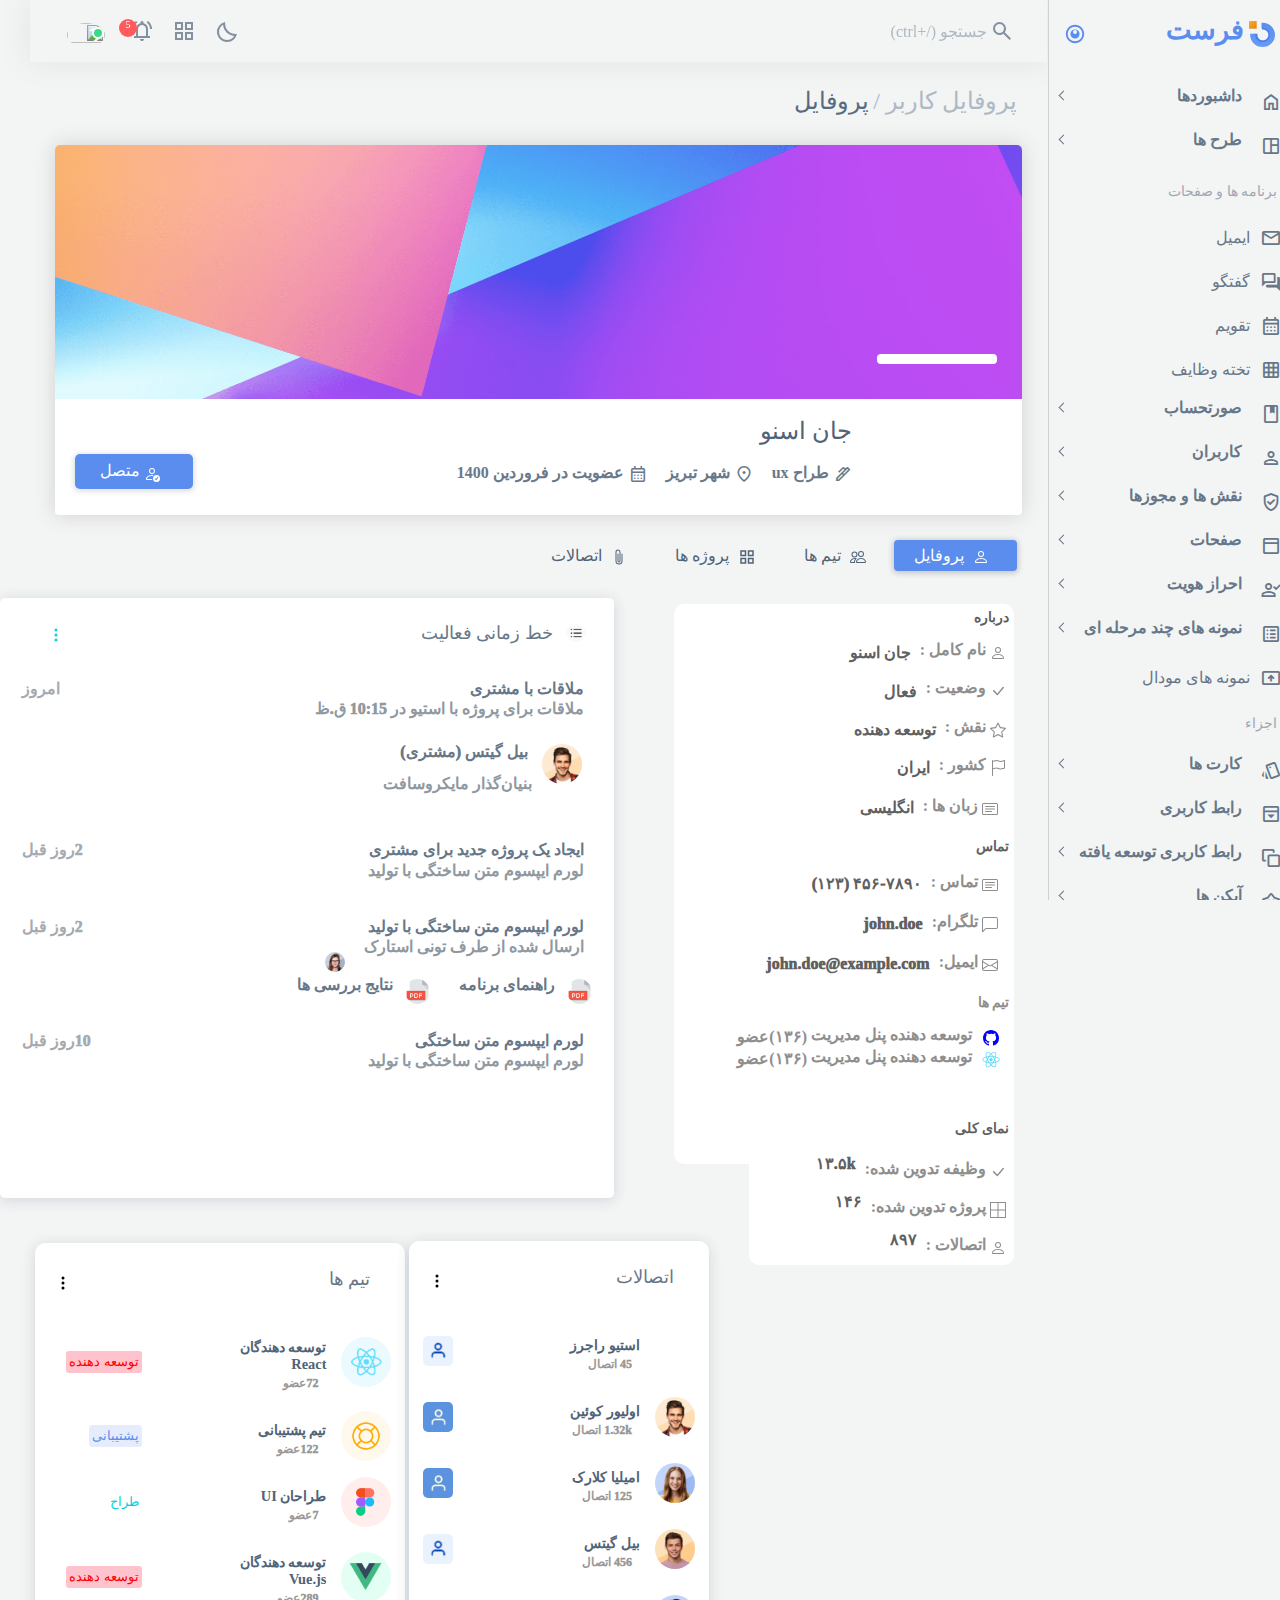
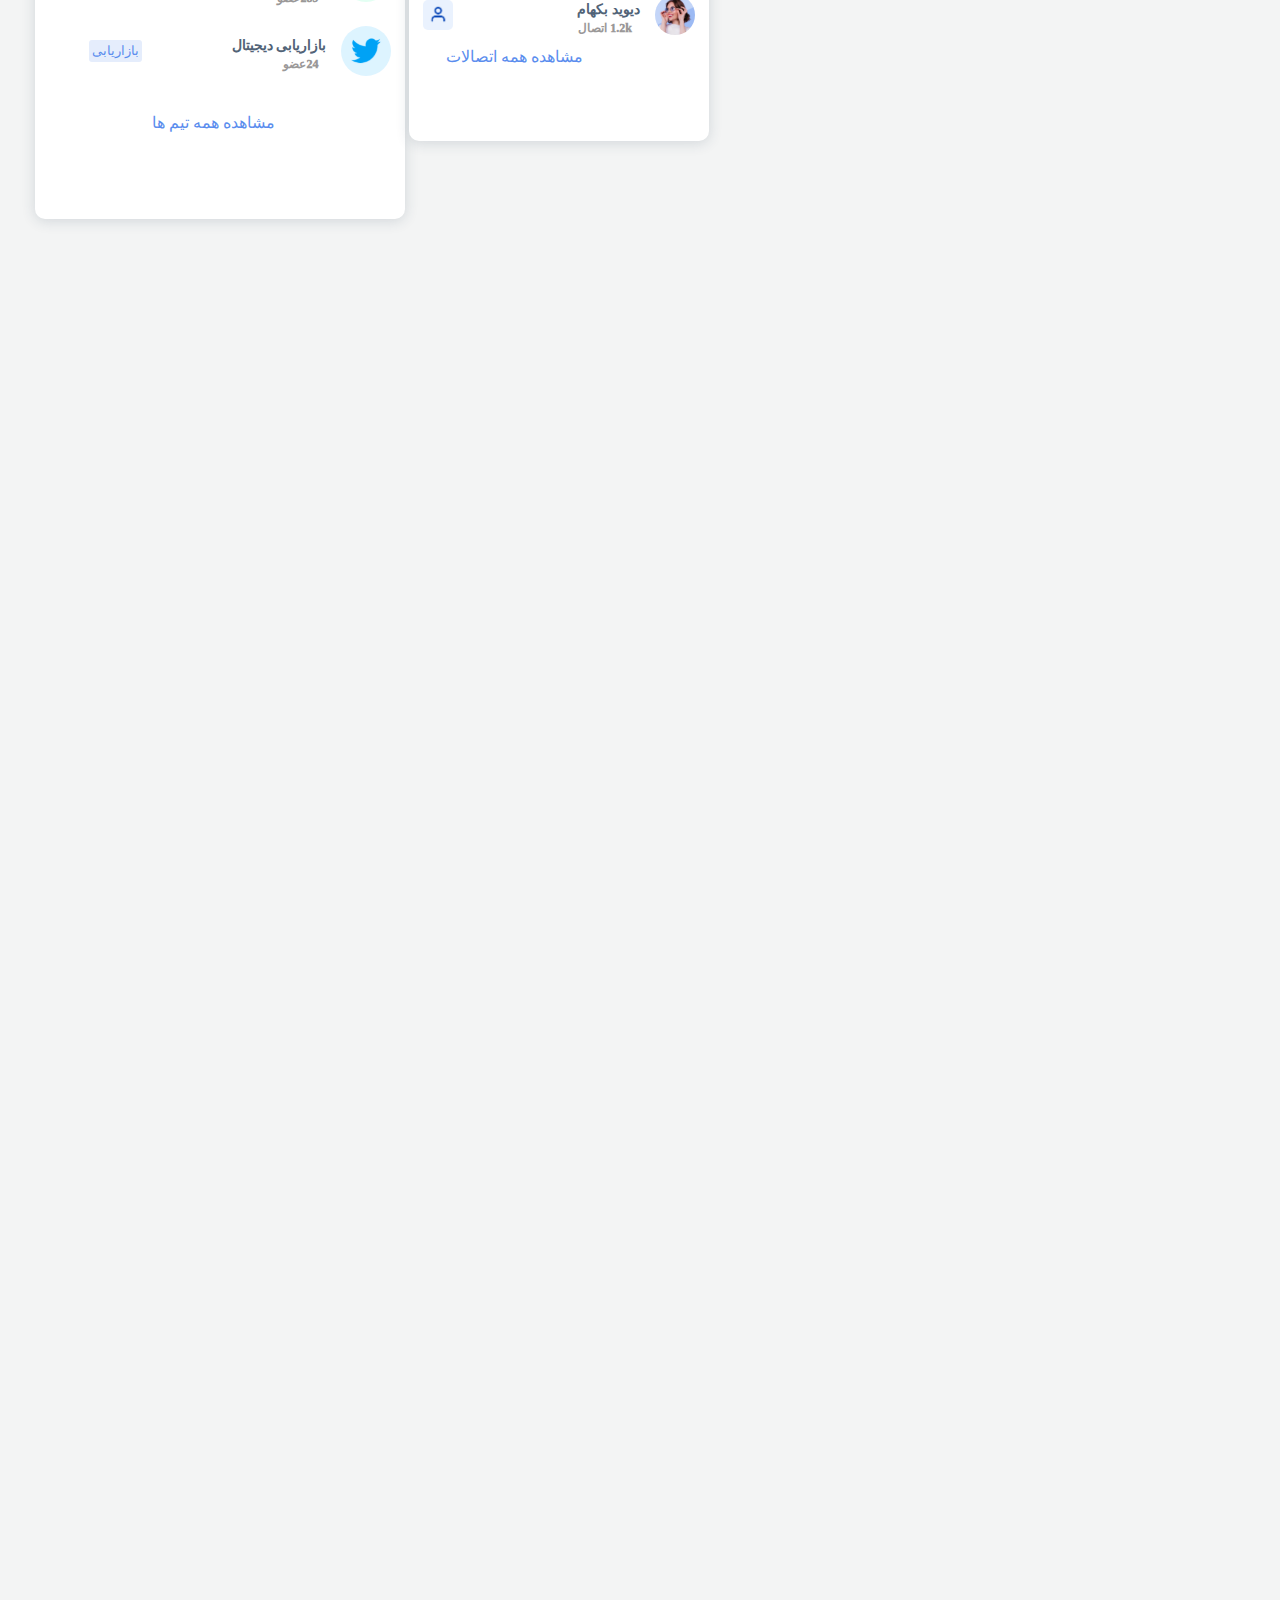
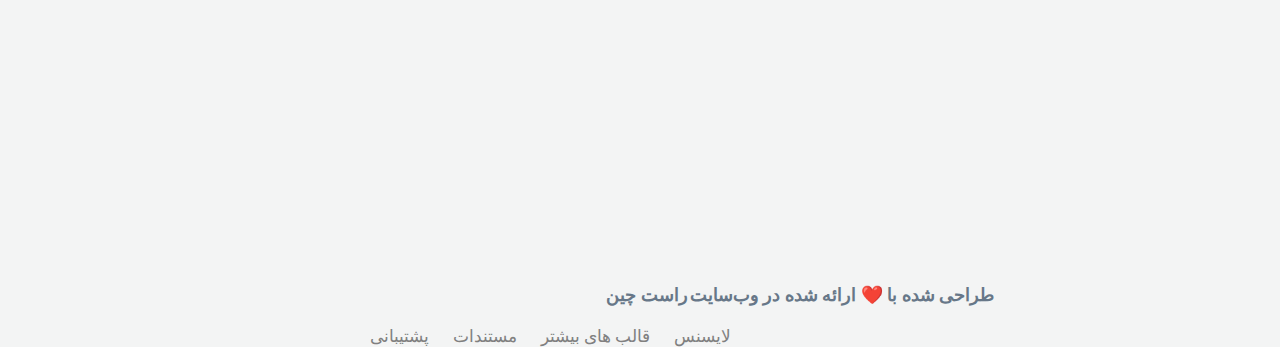
==== commit 1c834b64: "merg connections" ====
--- a/index.html
+++ b/index.html
@@ -797,12 +797,199 @@
                         </div>
                     </div>
                     <!-- 4 -->
-                    <div class="connections-card"></div>
-                    <!-- 5 -->
-                    <div class="teams-card"></div>
+                    <div class="connections-left"> 
+                        <div class="item-top">
+                            <div class="connections-box">
+                                <h5>تیم ها</h5> 
+                                <svg xmlns="http://www.w3.org/2000/svg" width="16" height="16" fill="currentColor"
+                                    class="bi bi-three-dots-vertical" viewBox="0 0 16 16">
+                                    <path
+                                        d="M9.5 13a1.5 1.5 0 1 1-3 0 1.5 1.5 0 0 1 3 0zm0-5a1.5 1.5 0 1 1-3 0 1.5 1.5 0 0 1 3 0zm0-5a1.5 1.5 0 1 1-3 0 1.5 1.5 0 0 1 3 0z" />
+                                </svg>
+                              
+                            </div>
+                            <!-------------------- main-1 ---------------------->
+                            <div class="connections-main">
+                                <div class="icon">
+                                    <img src="image/react-label.png" alt="">
+                                </div>
+                                <div class="detalis-connections">
+                                    <h6> توسعه دهندگان </h6>
+                                    <h5>React</h5>
+                                    <p>72عضو</p>
+                                </div>
+                                <div class="controbuter">
+                                    <a href="#" class="text-box1">توسعه دهنده</a>
+                                </div>
+                               
+                               
+                            </div>
+                            <!------------------------ main2------------------ -->
+                            <div class="connections-main">
+                                <div class="icon">
+                                    <img src="image/support-label.png" alt="">
+                                </div>
+                                <div class="detalis-connections">
+                                    <h6> تیم پشتیبانی</h6>
+                                    <p>122عضو</p>
+                                </div>
+                                <div class="controbuter">
+                                    <a href="#" class="text-box2">پشتیبانی </a>
+                                </div>
+                              
+                            </div>
+                            <!------------------ main-3 ---------------->
+                            <div class="connections-main">
+                                <div class="icon">
+                                    <img src="image/figma-label.png" alt="">
+                                </div>
+                                <div class="detalis-connections">
+                                    <h6> طراحان UI</h6>
+                                    <p>7عضو</p>
+                                </div>
+                                <div class="controbuter">
+                                    <a href="#" class="text-box3"> طراح</a>
+                                </div>
+                               
+                              
+                            </div>
+                            <!-------------------------- main-4 --------------------->
+                            <div class="connections-main">
+                                <div class="icon">
+                                    <img src="image/vue-label.png" alt="">
+                                </div>
+                                <div class="detalis-connections">
+                                    <h6> توسعه دهندگان </h6>
+                                    <h5>Vue.js</h5>
+                                    <p>289عضو</p>
+                                </div>
+                                <div class="controbuter">
+                                    <a href="#" class="text-box4">توسعه دهنده</a>
+                                </div>
+                               
+                              
+                            </div>
+                            <!----------------- main-5 ------------------------>
+                            <div class="connections-main">
+                                <div class="icon">
+                                    <img src="image/twitter-label.png" alt="">
+                                </div>
+                                <div class="detalis-connections">
+                                    <h6> بازاریابی دیجیتال </h6>
+                                    <p>24عضو</p>
+                                </div>
+                                <div class="controbuter">
+                                    <a href="#" class="text-box5"> بازاریابی</a>
+                                </div>
+                               
+                              
+                            </div>
+                        </div>
+                        <footer class="footer-text">
+                            <div class="footer">
+                            <a href="#">مشاهده همه تیم ها</a>
+                        </div>
+                        </footer>
+                    </div>
+                    <!-- 5----------------- -->
+                    <div class="connections-right">
+                        <!-- ---------header------------- -->
+                        <div class="item-top">
+                            <div class="connections-box">
+                                <h5>اتصالات</h5>
+                                <svg xmlns="http://www.w3.org/2000/svg" width="16" height="16" fill="currentColor"
+                                    class="bi bi-three-dots-vertical" viewBox="0 0 16 16">
+                                    <path
+                                        d="M9.5 13a1.5 1.5 0 1 1-3 0 1.5 1.5 0 0 1 3 0zm0-5a1.5 1.5 0 1 1-3 0 1.5 1.5 0 0 1 3 0zm0-5a1.5 1.5 0 1 1-3 0 1.5 1.5 0 0 1 3 0z" />
+                                </svg>
+                            </div>
+                            <!-- ---------main1------------- -->
+                            <div class="connections-main">
+                                <div class="icon3-connections">
+                                    <img src="image/1.png" alt="">
+                                </div>
+                                <div class="detalis-connections">
+                                    <h6> استیو راجرز </h6>
+                                    <p>45 اتصال</p>
+                                </div>
+                                <div class="icon1-connections">
+                                 <img src="image/icon.png" alt="">
+                                </div>
+                            </div>
+                            <!-- ---------main2------------- -->
+                            <div class="connections-main">
+                                <div class="icon3-connections">
+                                    <img src="image/2.png" alt="">
+                                </div>
+                                <div class="detalis-connections">
+                                    <h6> اولیور کوئین</h6>
+                                    <p>1.32k اتصال</p>
+                                </div>
+                                <div class="icon1-connections">
+                                <img src="image/icon2.jpg" alt="">
+                                </div>
+                                
+                                
+                            </div>
+                            <!-- ---------main3------------- -->
+                            <div class="connections-main">
+                                <div class="icon3-connections">
+                                    <img src="image/3.png" alt="">
+                                </div>
+                                <div class="detalis-connections">
+                                    <h6> امیلیا کلارک</h6>
+                                    <p>125 اتصال</p>
+                                </div>
+                                <div class="icon1-connections">
+                                   <img src="image/icon2.jpg" alt="">
+                                </div>
+                                
+                                
+                            </div>
+                            <!-- ---------main4------------- -->
+                            <div class="connections-main">
+                                <div class="icon3-connections">
+                                    <img src="image/4.png" alt="">
+                                </div>
+                                <div class="detalis-connections">
+                                    <h6>بیل گیتس</h6>
+                                    <p>456 اتصال</p>
+                                </div>
+                                <div class="icon1-connections">
+                                   <img src="image/icon.png" alt="">
+                                </div>
+                                
+                                
+                            </div>
+                            <!-- ---------main5------------- -->
+                            <div class="connections-main">
+                                <div class="icon3-connections">
+                                    <img src="image/5.png" alt="">
+                                </div>
+                                <div class="detalis-connections">
+                                    <h6> دیوید بکهام</h6>
+                                    <p>1.2k اتصال</p>
+                                </div>
+                                <div class="icon1-connections">
+                                 <img src="image/icon.png" alt="">
+                                </div>
+                              
+                               
+                            </div>
+            
+                            <footer class="footer-text">
+                                <div class="footer-connections">
+                                <a href="#">مشاهده همه اتصالات</a>
+                            </div>
+                        </footer>
+            
+                        </div>
+                    </div>
+                   
                     <!-- 6 -->
                     <div class="projects-card"></div>
 
+                    
                 </div>
 
             </div>
--- a/css styles/style.css
+++ b/css styles/style.css
@@ -544,18 +544,18 @@
     flex-wrap: wrap;
     margin: 8px;
     height: max-content;
-
-    
+ 
 }
 
 .box-1{
-    width: 380px;
+    width: 340px;
     margin-left: 600px;
     height: 560px;
     background-color:white;
+    border-radius: 10px;
 }
 .main-box-2{
-    width: 26%;
+    width: 24%;
     margin: 0 auto;
 }
 .p{
@@ -619,8 +619,13 @@
 
 
 /* Overview-card */
-
+.Overview-card .box-2{
+    border-radius: 10px;
+    width: 78%;
+}
 .Main-box-2{
+ 
+    border-radius: 20px;
     flex-grow: 2.8;
 }
 
@@ -643,7 +648,8 @@
     box-shadow: 0 2px 14px rgba(38, 60, 85, 0.16);
     flex: 0 auto;
     margin-top: -558px;
-    margin-right: 420px;
+    margin-right: 365px;
+    border-radius: 10px;
 }
 .box-body{
     padding:20px ;
@@ -719,7 +725,8 @@
     font-size: 1rem;
     font-weight: 1000;
     display: inline-block;
-    float: left;
+  
+
     }
     .img-main-text3{
         width: 20px;
@@ -739,7 +746,168 @@
         margin-right: 25px;
     }
 /* connections-card */
-
+.connections-left{
+    position: relative;
+    width: 370px;
+    height: 576px;
+    background-color:#ffffff ;
+    border-radius: 5px;
+    box-shadow: 0 2px 14px rgba(38, 60, 85, 0.16);
+    flex: 0 auto;
+   margin-top: -104%;
+   margin-right: 60%;
+    border-radius: 10px;
+}
+
+.connections-box{
+    display:flex;
+    align-items: center;
+    justify-content: space-between;
+}
+.connections-box svg {
+    left: 1.5rem;
+    right: auto;
+    margin-left: 20px;
+}
+.connections-box>h5{
+    font-family: inherit;
+    color: rgb(103, 119, 136);
+    font-size: 1.125rem;
+    font-weight: 500;
+    display: inline-block;
+    margin-top: 25px;
+    margin-right: 35px;
+}
+.connections-main{
+    display:flex;
+    align-items: center;
+    justify-content: flex-end;
+}
+
+.detalis-connections{
+    margin-right: 15px;
+    margin-top: 19px;
+    text-align: right;
+   width: 190%;
+   color: #516377;
+   
+}
+.detalis-connections>p{
+    color: #9a9898;
+    font-size: 0.75rem;
+    
+}
+.icon img{
+    width: 50px;
+    border-radius: 50%;
+     margin-right: 14px;
+}
+.controbuter{
+     width: 100%;
+     margin-left: 9px;
+     
+ 
+}
+.controbuter a{
+    margin-left: 0;
+    border-radius: 3px;
+    padding: 3px;
+}
+.detalis-connections>h6 , .detalis-connections>h5{
+    font-size: 0.9rem;
+    margin: 0;
+    
+}
+.text-box1{
+    text-decoration: none;
+    color: #ff0000;
+    background-color:rgb(255, 195, 205) ;
+    padding:2px 6px;
+    font-size: 0.813em;
+}
+.text-box2{
+    text-decoration: none;
+    color: #5a8dee;
+    margin-left:20px ;
+    background-color:#e5edfc ;
+    padding:2px 6px;
+    font-size: 0.813em;
+}
+.text-box3{
+    text-decoration: none;
+    color: #00cfdd ;
+    background-color: white ;
+    margin-left:20px ;
+    padding:2px 6px;
+    font-size: 0.813em;
+}
+.text-box4{
+    text-decoration: none;
+    color: #ff0000;
+    background-color:rgb(255, 195, 205) ;
+    margin-left:20px ;
+    padding:2px 6px;
+    font-size: 0.813em;
+}
+
+.text-box5{
+    text-decoration: none;
+    color: #5a8dee;
+    margin-left:20px ;
+    background-color:#e5edfc ;
+    padding:2px 6px;
+    font-size: 0.813em;
+}
+
+/* -------footer-left---------- */
+.footer-text{
+     text-align: center;
+     cursor: pointer
+}
+.footer-text a{
+    margin-top: -1007%;
+    margin-right: 110px;
+    color: #5a8dee;
+    text-decoration: none;
+    text-align: center;
+}
+/* --------item-right------------- */
+.connections-right{
+    position: relative;
+    width: 300px;
+    height: 500px;
+    background-color:#ffffff ;
+    border-radius: 5px;
+    box-shadow: 0 2px 14px rgba(38, 60, 85, 0.16);
+    flex: 0 auto;
+    margin: 30px;
+    margin-top: -57%;
+    border-radius: 10px;
+    margin-right: 305px;
+    
+}
+.icon1-connections img{
+    width: 30px;
+    margin-left: 14px;
+    border-radius: 5px;
+}
+.icon3-connections img{
+    width: 40px;
+    border-radius: 50%;
+      margin-right: 14px;
+}
+/* -------footer-right--------- */
+.footer-connections{
+    text-align: center;
+    cursor: pointer;
+    margin-left: 20px;
+}
+.footer-connections a{
+   color: #5a8dee;
+   text-decoration: none;
+   text-align: center;
+   
+}
 /* teams-card */
 
 /* projects-card */
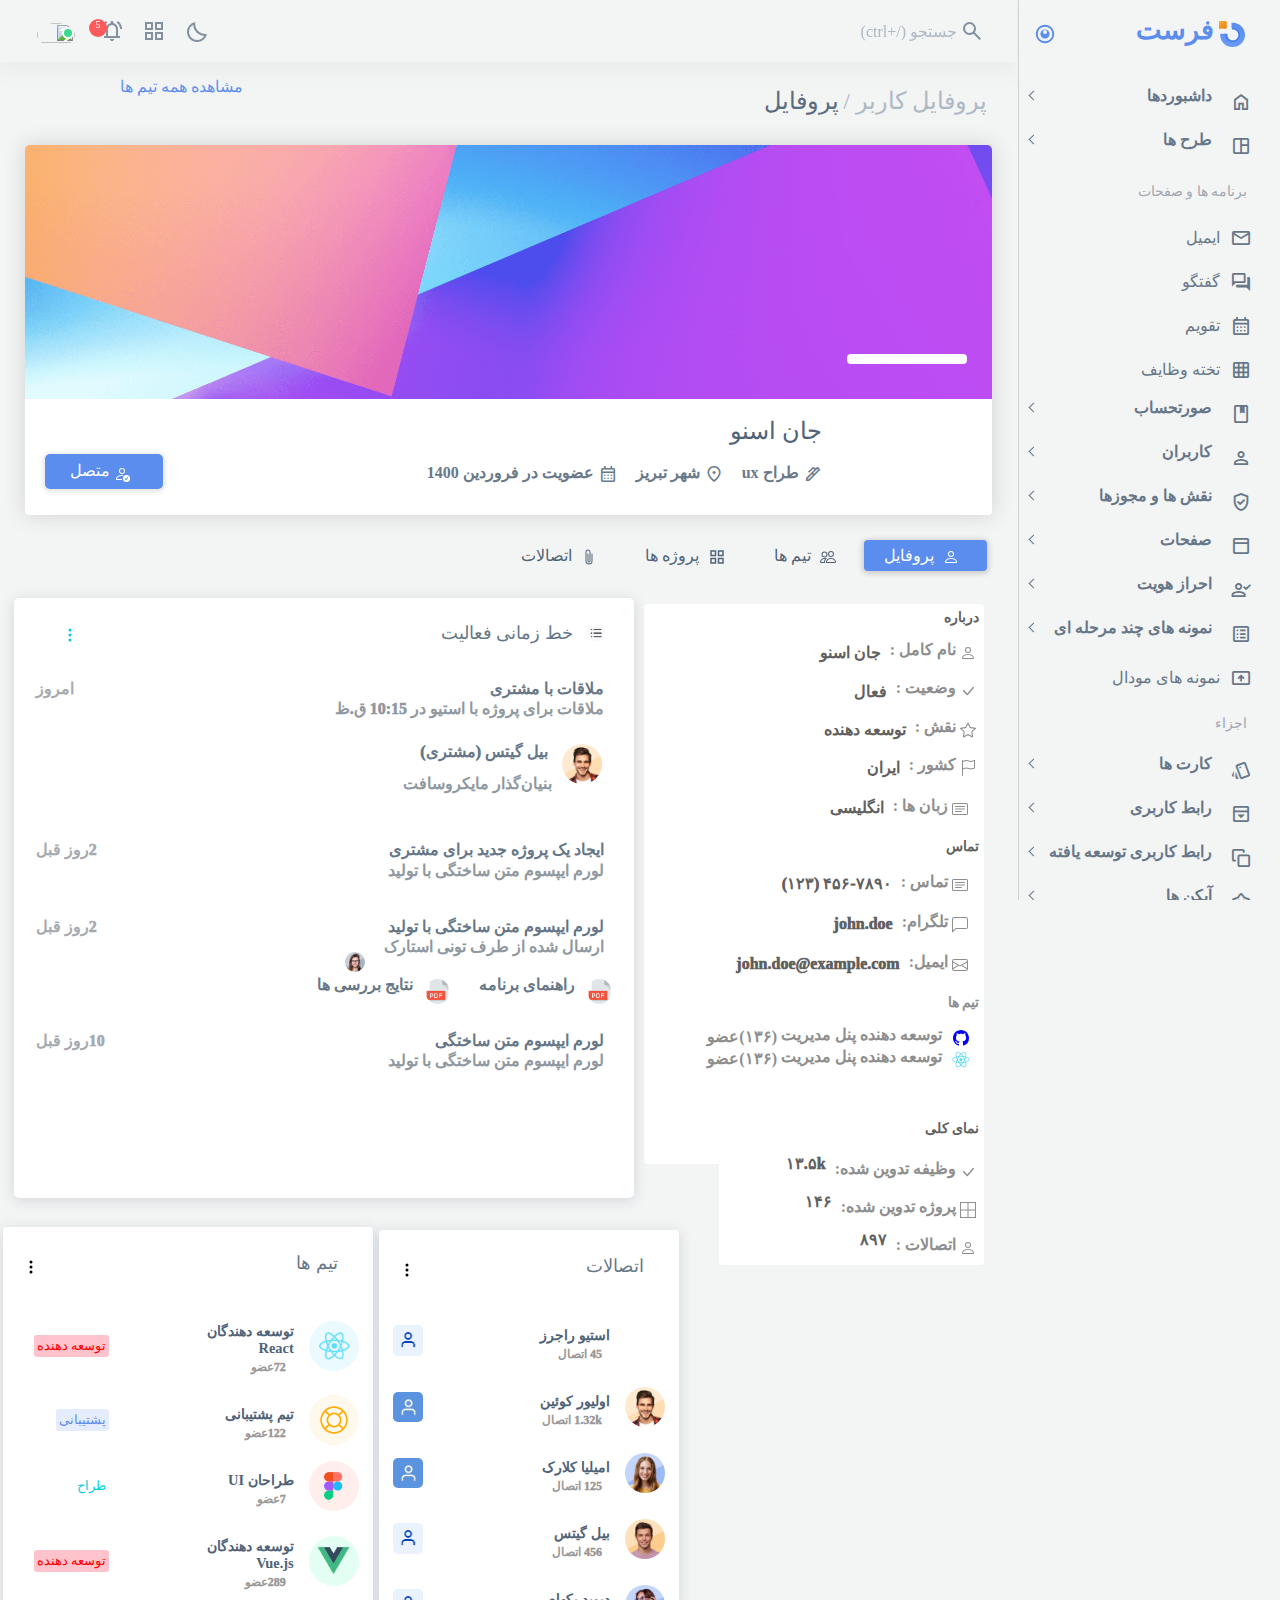
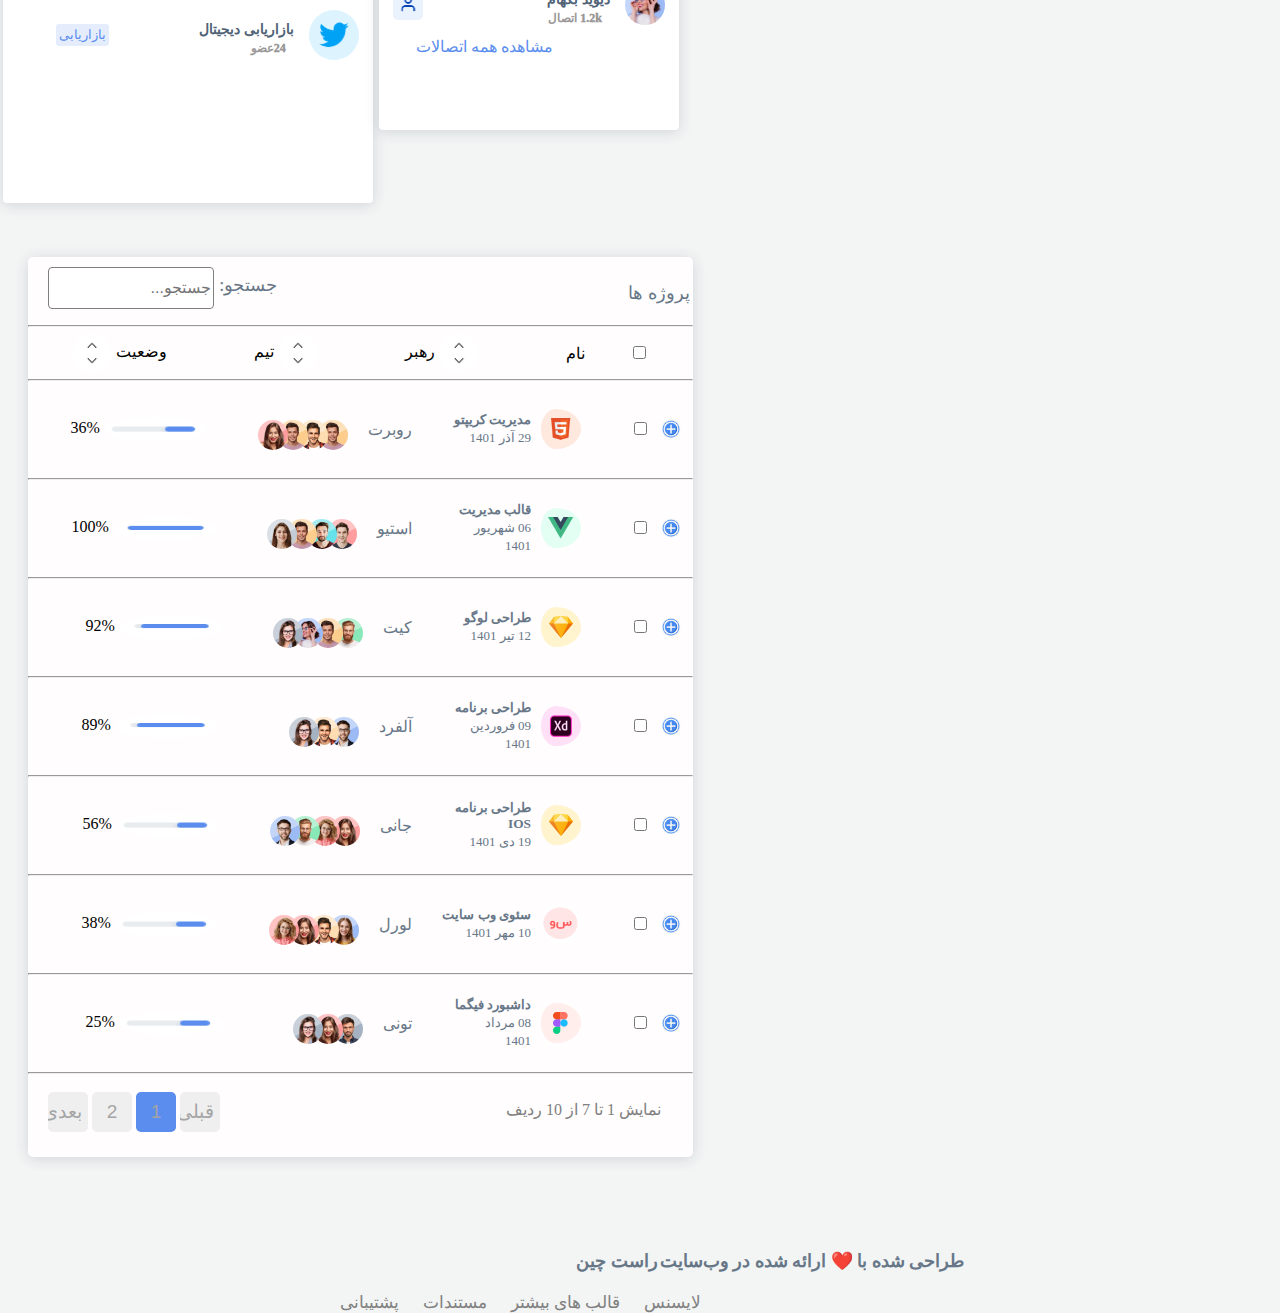
==== commit a34d9ea4: "Merge pull request #12 from Maedeh82khosravii/main" ====
--- a/index.html
+++ b/index.html
@@ -581,440 +581,776 @@
 
                     <!-- 1 -->
                     <div class="About-card">
-                        
-                <div class="main-box-1">
-                    <div class="box-1">
-                        <div class="about">
-                            <p class="p">درباره</p>
-                            <div class="about-main">
-                                <div class="name">
-                                    <a href="#">
-                                        <svg xmlns="http://www.w3.org/2000/svg" width="16" height="16" fill="currentColor" class="bi bi-person" viewBox="0 0 16 16">
-                                            <path d="M8 8a3 3 0 1 0 0-6 3 3 0 0 0 0 6Zm2-3a2 2 0 1 1-4 0 2 2 0 0 1 4 0Zm4 8c0 1-1 1-1 1H3s-1 0-1-1 1-4 6-4 6 3 6 4Zm-1-.004c-.001-.246-.154-.986-.832-1.664C11.516 10.68 10.289 10 8 10c-2.29 0-3.516.68-4.168 1.332-.678.678-.83 1.418-.832 1.664h10Z"/>
-                                          </svg>
-                                      نام کامل :</a>
-                                      <p>جان اسنو</p>
-                                </div>
-                                <div class="vasiat">
-                                    <a href="#">
-                                        <svg xmlns="http://www.w3.org/2000/svg" width="16" height="16" fill="currentColor" class="bi bi-check-lg" viewBox="0 0 16 16">
-                                            <path d="M12.736 3.97a.733.733 0 0 1 1.047 0c.286.289.29.756.01 1.05L7.88 12.01a.733.733 0 0 1-1.065.02L3.217 8.384a.757.757 0 0 1 0-1.06.733.733 0 0 1 1.047 0l3.052 3.093 5.4-6.425a.247.247 0 0 1 .02-.022Z"/>
-                                          </svg>
-                                        وضعیت :</a>
-                                        <p>فعال </p>
-                                </div>
-                                <div class="nagsh">
-                                    <a href="#">
-                                        <svg xmlns="http://www.w3.org/2000/svg" width="16" height="16" fill="currentColor" class="bi bi-star" viewBox="0 0 16 16">
-                                            <path d="M2.866 14.85c-.078.444.36.791.746.593l4.39-2.256 4.389 2.256c.386.198.824-.149.746-.592l-.83-4.73 3.522-3.356c.33-.314.16-.888-.282-.95l-4.898-.696L8.465.792a.513.513 0 0 0-.927 0L5.354 5.12l-4.898.696c-.441.062-.612.636-.283.95l3.523 3.356-.83 4.73zm4.905-2.767-3.686 1.894.694-3.957a.565.565 0 0 0-.163-.505L1.71 6.745l4.052-.576a.525.525 0 0 0 .393-.288L8 2.223l1.847 3.658a.525.525 0 0 0 .393.288l4.052.575-2.906 2.77a.565.565 0 0 0-.163.506l.694 3.957-3.686-1.894a.503.503 0 0 0-.461 0z"/>
-                                          </svg>
-                                        نقش :</a>
-                                        <p>توسعه دهنده</p>
-                                </div>
-                                <div class="contairy">
-                                    <a href="#">
-                                        <svg xmlns="http://www.w3.org/2000/svg" width="16" height="16" fill="currentColor" class="bi bi-flag" viewBox="0 0 16 16">
-                                            <path d="M14.778.085A.5.5 0 0 1 15 .5V8a.5.5 0 0 1-.314.464L14.5 8l.186.464-.003.001-.006.003-.023.009a12.435 12.435 0 0 1-.397.15c-.264.095-.631.223-1.047.35-.816.252-1.879.523-2.71.523-.847 0-1.548-.28-2.158-.525l-.028-.01C7.68 8.71 7.14 8.5 6.5 8.5c-.7 0-1.638.23-2.437.477A19.626 19.626 0 0 0 3 9.342V15.5a.5.5 0 0 1-1 0V.5a.5.5 0 0 1 1 0v.282c.226-.079.496-.17.79-.26C4.606.272 5.67 0 6.5 0c.84 0 1.524.277 2.121.519l.043.018C9.286.788 9.828 1 10.5 1c.7 0 1.638-.23 2.437-.477a19.587 19.587 0 0 0 1.349-.476l.019-.007.004-.002h.001M14 1.221c-.22.078-.48.167-.766.255-.81.252-1.872.523-2.734.523-.886 0-1.592-.286-2.203-.534l-.008-.003C7.662 1.21 7.139 1 6.5 1c-.669 0-1.606.229-2.415.478A21.294 21.294 0 0 0 3 1.845v6.433c.22-.078.48-.167.766-.255C4.576 7.77 5.638 7.5 6.5 7.5c.847 0 1.548.28 2.158.525l.028.01C9.32 8.29 9.86 8.5 10.5 8.5c.668 0 1.606-.229 2.415-.478A21.317 21.317 0 0 0 14 7.655V1.222z"/>
-                                          </svg>
-                                        کشور :</a>
-                                        <p>ایران </p>
-                                </div>
-                                <div class="langouge">
-                                    <a href="#">
-                                        <svg xmlns="http://www.w3.org/2000/svg" width="16" height="16" fill="currentColor" class="bi bi-card-text" viewBox="0 0 16 16">
-                                            <path d="M14.5 3a.5.5 0 0 1 .5.5v9a.5.5 0 0 1-.5.5h-13a.5.5 0 0 1-.5-.5v-9a.5.5 0 0 1 .5-.5h13zm-13-1A1.5 1.5 0 0 0 0 3.5v9A1.5 1.5 0 0 0 1.5 14h13a1.5 1.5 0 0 0 1.5-1.5v-9A1.5 1.5 0 0 0 14.5 2h-13z"/>
-                                            <path d="M3 5.5a.5.5 0 0 1 .5-.5h9a.5.5 0 0 1 0 1h-9a.5.5 0 0 1-.5-.5zM3 8a.5.5 0 0 1 .5-.5h9a.5.5 0 0 1 0 1h-9A.5.5 0 0 1 3 8zm0 2.5a.5.5 0 0 1 .5-.5h6a.5.5 0 0 1 0 1h-6a.5.5 0 0 1-.5-.5z"/>
-                                        </svg>
-                                        زبان ها :
-                                    </a>
-                                        <p>انگلیسی </p>
+
+                        <div class="main-box-1">
+                            <div class="box-1">
+                                <div class="about">
+                                    <p class="p">درباره</p>
+                                    <div class="about-main">
+                                        <div class="name">
+                                            <a href="#">
+                                                <svg xmlns="http://www.w3.org/2000/svg" width="16" height="16"
+                                                    fill="currentColor" class="bi bi-person" viewBox="0 0 16 16">
+                                                    <path
+                                                        d="M8 8a3 3 0 1 0 0-6 3 3 0 0 0 0 6Zm2-3a2 2 0 1 1-4 0 2 2 0 0 1 4 0Zm4 8c0 1-1 1-1 1H3s-1 0-1-1 1-4 6-4 6 3 6 4Zm-1-.004c-.001-.246-.154-.986-.832-1.664C11.516 10.68 10.289 10 8 10c-2.29 0-3.516.68-4.168 1.332-.678.678-.83 1.418-.832 1.664h10Z" />
+                                                </svg>
+                                                نام کامل :</a>
+                                            <p>جان اسنو</p>
+                                        </div>
+                                        <div class="vasiat">
+                                            <a href="#">
+                                                <svg xmlns="http://www.w3.org/2000/svg" width="16" height="16"
+                                                    fill="currentColor" class="bi bi-check-lg" viewBox="0 0 16 16">
+                                                    <path
+                                                        d="M12.736 3.97a.733.733 0 0 1 1.047 0c.286.289.29.756.01 1.05L7.88 12.01a.733.733 0 0 1-1.065.02L3.217 8.384a.757.757 0 0 1 0-1.06.733.733 0 0 1 1.047 0l3.052 3.093 5.4-6.425a.247.247 0 0 1 .02-.022Z" />
+                                                </svg>
+                                                وضعیت :</a>
+                                            <p>فعال </p>
+                                        </div>
+                                        <div class="nagsh">
+                                            <a href="#">
+                                                <svg xmlns="http://www.w3.org/2000/svg" width="16" height="16"
+                                                    fill="currentColor" class="bi bi-star" viewBox="0 0 16 16">
+                                                    <path
+                                                        d="M2.866 14.85c-.078.444.36.791.746.593l4.39-2.256 4.389 2.256c.386.198.824-.149.746-.592l-.83-4.73 3.522-3.356c.33-.314.16-.888-.282-.95l-4.898-.696L8.465.792a.513.513 0 0 0-.927 0L5.354 5.12l-4.898.696c-.441.062-.612.636-.283.95l3.523 3.356-.83 4.73zm4.905-2.767-3.686 1.894.694-3.957a.565.565 0 0 0-.163-.505L1.71 6.745l4.052-.576a.525.525 0 0 0 .393-.288L8 2.223l1.847 3.658a.525.525 0 0 0 .393.288l4.052.575-2.906 2.77a.565.565 0 0 0-.163.506l.694 3.957-3.686-1.894a.503.503 0 0 0-.461 0z" />
+                                                </svg>
+                                                نقش :</a>
+                                            <p>توسعه دهنده</p>
+                                        </div>
+                                        <div class="contairy">
+                                            <a href="#">
+                                                <svg xmlns="http://www.w3.org/2000/svg" width="16" height="16"
+                                                    fill="currentColor" class="bi bi-flag" viewBox="0 0 16 16">
+                                                    <path
+                                                        d="M14.778.085A.5.5 0 0 1 15 .5V8a.5.5 0 0 1-.314.464L14.5 8l.186.464-.003.001-.006.003-.023.009a12.435 12.435 0 0 1-.397.15c-.264.095-.631.223-1.047.35-.816.252-1.879.523-2.71.523-.847 0-1.548-.28-2.158-.525l-.028-.01C7.68 8.71 7.14 8.5 6.5 8.5c-.7 0-1.638.23-2.437.477A19.626 19.626 0 0 0 3 9.342V15.5a.5.5 0 0 1-1 0V.5a.5.5 0 0 1 1 0v.282c.226-.079.496-.17.79-.26C4.606.272 5.67 0 6.5 0c.84 0 1.524.277 2.121.519l.043.018C9.286.788 9.828 1 10.5 1c.7 0 1.638-.23 2.437-.477a19.587 19.587 0 0 0 1.349-.476l.019-.007.004-.002h.001M14 1.221c-.22.078-.48.167-.766.255-.81.252-1.872.523-2.734.523-.886 0-1.592-.286-2.203-.534l-.008-.003C7.662 1.21 7.139 1 6.5 1c-.669 0-1.606.229-2.415.478A21.294 21.294 0 0 0 3 1.845v6.433c.22-.078.48-.167.766-.255C4.576 7.77 5.638 7.5 6.5 7.5c.847 0 1.548.28 2.158.525l.028.01C9.32 8.29 9.86 8.5 10.5 8.5c.668 0 1.606-.229 2.415-.478A21.317 21.317 0 0 0 14 7.655V1.222z" />
+                                                </svg>
+                                                کشور :</a>
+                                            <p>ایران </p>
+                                        </div>
+                                        <div class="langouge">
+                                            <a href="#">
+                                                <svg xmlns="http://www.w3.org/2000/svg" width="16" height="16"
+                                                    fill="currentColor" class="bi bi-card-text" viewBox="0 0 16 16">
+                                                    <path
+                                                        d="M14.5 3a.5.5 0 0 1 .5.5v9a.5.5 0 0 1-.5.5h-13a.5.5 0 0 1-.5-.5v-9a.5.5 0 0 1 .5-.5h13zm-13-1A1.5 1.5 0 0 0 0 3.5v9A1.5 1.5 0 0 0 1.5 14h13a1.5 1.5 0 0 0 1.5-1.5v-9A1.5 1.5 0 0 0 14.5 2h-13z" />
+                                                    <path
+                                                        d="M3 5.5a.5.5 0 0 1 .5-.5h9a.5.5 0 0 1 0 1h-9a.5.5 0 0 1-.5-.5zM3 8a.5.5 0 0 1 .5-.5h9a.5.5 0 0 1 0 1h-9A.5.5 0 0 1 3 8zm0 2.5a.5.5 0 0 1 .5-.5h6a.5.5 0 0 1 0 1h-6a.5.5 0 0 1-.5-.5z" />
+                                                </svg>
+                                                زبان ها :
+                                            </a>
+                                            <p>انگلیسی </p>
+                                        </div>
+                                    </div>
+                                </div>
+                                <div class="call">
+                                    <p class="p">تماس</p>
+                                    <div class="call-main">
+                                        <div class="langouge">
+                                            <a href="#">
+                                                <svg xmlns="http://www.w3.org/2000/svg" width="16" height="16"
+                                                    fill="currentColor" class="bi bi-card-text" viewBox="0 0 16 16">
+                                                    <path
+                                                        d="M14.5 3a.5.5 0 0 1 .5.5v9a.5.5 0 0 1-.5.5h-13a.5.5 0 0 1-.5-.5v-9a.5.5 0 0 1 .5-.5h13zm-13-1A1.5 1.5 0 0 0 0 3.5v9A1.5 1.5 0 0 0 1.5 14h13a1.5 1.5 0 0 0 1.5-1.5v-9A1.5 1.5 0 0 0 14.5 2h-13z" />
+                                                    <path
+                                                        d="M3 5.5a.5.5 0 0 1 .5-.5h9a.5.5 0 0 1 0 1h-9a.5.5 0 0 1-.5-.5zM3 8a.5.5 0 0 1 .5-.5h9a.5.5 0 0 1 0 1h-9A.5.5 0 0 1 3 8zm0 2.5a.5.5 0 0 1 .5-.5h6a.5.5 0 0 1 0 1h-6a.5.5 0 0 1-.5-.5z" />
+                                                </svg>
+                                                تماس :
+                                            </a>
+                                            <p>۴۵۶-۷۸۹۰ (۱۲۳)</p>
+                                        </div>
+
+                                        <div class="langouge">
+
+                                            <a href="#">
+                                                <svg xmlns="http://www.w3.org/2000/svg" width="16" height="16"
+                                                    fill="currentColor" class="bi bi-chat-left" viewBox="0 0 16 16">
+                                                    <path
+                                                        d="M14 1a1 1 0 0 1 1 1v8a1 1 0 0 1-1 1H4.414A2 2 0 0 0 3 11.586l-2 2V2a1 1 0 0 1 1-1h12zM2 0a2 2 0 0 0-2 2v12.793a.5.5 0 0 0 .854.353l2.853-2.853A1 1 0 0 1 4.414 12H14a2 2 0 0 0 2-2V2a2 2 0 0 0-2-2H2z" />
+                                                </svg>
+                                                تلگرام:
+                                            </a>
+                                            <p> john.doe</p>
+                                        </div>
+                                        <div class="langouge">
+
+                                            <a href="#">
+                                                <svg xmlns="http://www.w3.org/2000/svg" width="16" height="16"
+                                                    fill="currentColor" class="bi bi-envelope" viewBox="0 0 16 16">
+                                                    <path
+                                                        d="M0 4a2 2 0 0 1 2-2h12a2 2 0 0 1 2 2v8a2 2 0 0 1-2 2H2a2 2 0 0 1-2-2V4Zm2-1a1 1 0 0 0-1 1v.217l7 4.2 7-4.2V4a1 1 0 0 0-1-1H2Zm13 2.383-4.708 2.825L15 11.105V5.383Zm-.034 6.876-5.64-3.471L8 9.583l-1.326-.795-5.64 3.47A1 1 0 0 0 2 13h12a1 1 0 0 0 .966-.741ZM1 11.105l4.708-2.897L1 5.383v5.722Z" />
+                                                </svg>
+                                                ایمیل:
+                                            </a>
+                                            <p> john.doe@example.com</p>
+                                        </div>
+                                    </div>
+                                    <div class="teams">
+                                        <p class="p">تیم ها</p>
+                                        <a href="#"><svg xmlns="http://www.w3.org/2000/svg" width="16" height="16"
+                                                fill="currentColor" class="bi bi-github" viewBox="0 0 16 16">
+                                                <path
+                                                    d="M8 0C3.58 0 0 3.58 0 8c0 3.54 2.29 6.53 5.47 7.59.4.07.55-.17.55-.38 0-.19-.01-.82-.01-1.49-2.01.37-2.53-.49-2.69-.94-.09-.23-.48-.94-.82-1.13-.28-.15-.68-.52-.01-.53.63-.01 1.08.58 1.23.82.72 1.21 1.87.87 2.33.66.07-.52.28-.87.51-1.07-1.78-.2-3.64-.89-3.64-3.95 0-.87.31-1.59.82-2.15-.08-.2-.36-1.02.08-2.12 0 0 .67-.21 2.2.82.64-.18 1.32-.27 2-.27.68 0 1.36.09 2 .27 1.53-1.04 2.2-.82 2.2-.82.44 1.1.16 1.92.08 2.12.51.56.82 1.27.82 2.15 0 3.07-1.87 3.75-3.65 3.95.29.25.54.73.54 1.48 0 1.07-.01 1.93-.01 2.2 0 .21.15.46.55.38A8.012 8.012 0 0 0 16 8c0-4.42-3.58-8-8-8z" />
+                                            </svg> توسعه دهنده پنل مدیریت <span>(۱۳۶)عضو</span></a>
+                                        <a href="#"><svg xmlns="http://www.w3.org/2000/svg" viewBox="0 0 841.9 595.3">
+                                                <g fill="#61DAFB">
+                                                    <path
+                                                        d="M666.3 296.5c0-32.5-40.7-63.3-103.1-82.4 14.4-63.6 8-114.2-20.2-130.4-6.5-3.8-14.1-5.6-22.4-5.6v22.3c4.6 0 8.3.9 11.4 2.6 13.6 7.8 19.5 37.5 14.9 75.7-1.1 9.4-2.9 19.3-5.1 29.4-19.6-4.8-41-8.5-63.5-10.9-13.5-18.5-27.5-35.3-41.6-50 32.6-30.3 63.2-46.9 84-46.9V78c-27.5 0-63.5 19.6-99.9 53.6-36.4-33.8-72.4-53.2-99.9-53.2v22.3c20.7 0 51.4 16.5 84 46.6-14 14.7-28 31.4-41.3 49.9-22.6 2.4-44 6.1-63.6 11-2.3-10-4-19.7-5.2-29-4.7-38.2 1.1-67.9 14.6-75.8 3-1.8 6.9-2.6 11.5-2.6V78.5c-8.4 0-16 1.8-22.6 5.6-28.1 16.2-34.4 66.7-19.9 130.1-62.2 19.2-102.7 49.9-102.7 82.3 0 32.5 40.7 63.3 103.1 82.4-14.4 63.6-8 114.2 20.2 130.4 6.5 3.8 14.1 5.6 22.5 5.6 27.5 0 63.5-19.6 99.9-53.6 36.4 33.8 72.4 53.2 99.9 53.2 8.4 0 16-1.8 22.6-5.6 28.1-16.2 34.4-66.7 19.9-130.1 62-19.1 102.5-49.9 102.5-82.3zm-130.2-66.7c-3.7 12.9-8.3 26.2-13.5 39.5-4.1-8-8.4-16-13.1-24-4.6-8-9.5-15.8-14.4-23.4 14.2 2.1 27.9 4.7 41 7.9zm-45.8 106.5c-7.8 13.5-15.8 26.3-24.1 38.2-14.9 1.3-30 2-45.2 2-15.1 0-30.2-.7-45-1.9-8.3-11.9-16.4-24.6-24.2-38-7.6-13.1-14.5-26.4-20.8-39.8 6.2-13.4 13.2-26.8 20.7-39.9 7.8-13.5 15.8-26.3 24.1-38.2 14.9-1.3 30-2 45.2-2 15.1 0 30.2.7 45 1.9 8.3 11.9 16.4 24.6 24.2 38 7.6 13.1 14.5 26.4 20.8 39.8-6.3 13.4-13.2 26.8-20.7 39.9zm32.3-13c5.4 13.4 10 26.8 13.8 39.8-13.1 3.2-26.9 5.9-41.2 8 4.9-7.7 9.8-15.6 14.4-23.7 4.6-8 8.9-16.1 13-24.1zM421.2 430c-9.3-9.6-18.6-20.3-27.8-32 9 .4 18.2.7 27.5.7 9.4 0 18.7-.2 27.8-.7-9 11.7-18.3 22.4-27.5 32zm-74.4-58.9c-14.2-2.1-27.9-4.7-41-7.9 3.7-12.9 8.3-26.2 13.5-39.5 4.1 8 8.4 16 13.1 24 4.7 8 9.5 15.8 14.4 23.4zM420.7 163c9.3 9.6 18.6 20.3 27.8 32-9-.4-18.2-.7-27.5-.7-9.4 0-18.7.2-27.8.7 9-11.7 18.3-22.4 27.5-32zm-74 58.9c-4.9 7.7-9.8 15.6-14.4 23.7-4.6 8-8.9 16-13 24-5.4-13.4-10-26.8-13.8-39.8 13.1-3.1 26.9-5.8 41.2-7.9zm-90.5 125.2c-35.4-15.1-58.3-34.9-58.3-50.6 0-15.7 22.9-35.6 58.3-50.6 8.6-3.7 18-7 27.7-10.1 5.7 19.6 13.2 40 22.5 60.9-9.2 20.8-16.6 41.1-22.2 60.6-9.9-3.1-19.3-6.5-28-10.2zM310 490c-13.6-7.8-19.5-37.5-14.9-75.7 1.1-9.4 2.9-19.3 5.1-29.4 19.6 4.8 41 8.5 63.5 10.9 13.5 18.5 27.5 35.3 41.6 50-32.6 30.3-63.2 46.9-84 46.9-4.5-.1-8.3-1-11.3-2.7zm237.2-76.2c4.7 38.2-1.1 67.9-14.6 75.8-3 1.8-6.9 2.6-11.5 2.6-20.7 0-51.4-16.5-84-46.6 14-14.7 28-31.4 41.3-49.9 22.6-2.4 44-6.1 63.6-11 2.3 10.1 4.1 19.8 5.2 29.1zm38.5-66.7c-8.6 3.7-18 7-27.7 10.1-5.7-19.6-13.2-40-22.5-60.9 9.2-20.8 16.6-41.1 22.2-60.6 9.9 3.1 19.3 6.5 28.1 10.2 35.4 15.1 58.3 34.9 58.3 50.6-.1 15.7-23 35.6-58.4 50.6zM320.8 78.4z" />
+                                                    <circle cx="420.9" cy="296.5" r="45.7" />
+                                                    <path d="M520.5 78.1z" />
+                                                </g>
+                                            </svg> توسعه دهنده پنل مدیریت <span>(۱۳۶)عضو</span></a>
+                                    </div>
+                                    <!-- 2 -->
+                                    <div class="Overview-card">
+                                        <div class="box-2">
+                                            <div class="nama">
+                                                <p class="p">نمای کلی</p>
+                                                <div class="about-main">
+                                                    <div>
+                                                        <div class="ab-1">
+                                                            <a href="#">
+                                                                <svg xmlns="http://www.w3.org/2000/svg" width="16"
+                                                                    height="16" fill="currentColor"
+                                                                    class="bi bi-check-lg" viewBox="0 0 16 16">
+                                                                    <path
+                                                                        d="M12.736 3.97a.733.733 0 0 1 1.047 0c.286.289.29.756.01 1.05L7.88 12.01a.733.733 0 0 1-1.065.02L3.217 8.384a.757.757 0 0 1 0-1.06.733.733 0 0 1 1.047 0l3.052 3.093 5.4-6.425a.247.247 0 0 1 .02-.022Z" />
+                                                                </svg>
+                                                                وظیفه تدوین شده: <p>۱۳.۵k</p></a>
+
+                                                        </div>
+                                                        <div class="ab-1">
+                                                            <a href="#">
+                                                                <svg xmlns="http://www.w3.org/2000/svg" width="16"
+                                                                    height="16" fill="currentColor"
+                                                                    class="bi bi-border-all" viewBox="0 0 16 16">
+                                                                    <path
+                                                                        d="M0 0h16v16H0V0zm1 1v6.5h6.5V1H1zm7.5 0v6.5H15V1H8.5zM15 8.5H8.5V15H15V8.5zM7.5 15V8.5H1V15h6.5z" />
+                                                                </svg>
+                                                                پروژه تدوین شده: <p>۱۴۶</p></a>
+
+                                                        </div>
+                                                        <div class="ab-1">
+                                                            <a href="#">
+                                                                <svg xmlns="http://www.w3.org/2000/svg" width="16"
+                                                                    height="16" fill="currentColor" class="bi bi-person"
+                                                                    viewBox="0 0 16 16">
+                                                                    <path
+                                                                        d="M8 8a3 3 0 1 0 0-6 3 3 0 0 0 0 6Zm2-3a2 2 0 1 1-4 0 2 2 0 0 1 4 0Zm4 8c0 1-1 1-1 1H3s-1 0-1-1 1-4 6-4 6 3 6 4Zm-1-.004c-.001-.246-.154-.986-.832-1.664C11.516 10.68 10.289 10 8 10c-2.29 0-3.516.68-4.168 1.332-.678.678-.83 1.418-.832 1.664h10Z" />
+                                                                </svg>
+                                                                اتصالات : <p>۸۹۷</p></a>
+                                                        </div>
+                                                    </div>
+                                                </div>
+                                            </div>
+                                        </div>
+                                    </div>
                                 </div>
                             </div>
                         </div>
-                        <div class="call">
-                            <p class="p">تماس</p>
-                            <div class="call-main">
-                                <div class="langouge">
-                                    <a href="#">
-                                        <svg xmlns="http://www.w3.org/2000/svg" width="16" height="16" fill="currentColor" class="bi bi-card-text" viewBox="0 0 16 16">
-                                            <path d="M14.5 3a.5.5 0 0 1 .5.5v9a.5.5 0 0 1-.5.5h-13a.5.5 0 0 1-.5-.5v-9a.5.5 0 0 1 .5-.5h13zm-13-1A1.5 1.5 0 0 0 0 3.5v9A1.5 1.5 0 0 0 1.5 14h13a1.5 1.5 0 0 0 1.5-1.5v-9A1.5 1.5 0 0 0 14.5 2h-13z"/>
-                                            <path d="M3 5.5a.5.5 0 0 1 .5-.5h9a.5.5 0 0 1 0 1h-9a.5.5 0 0 1-.5-.5zM3 8a.5.5 0 0 1 .5-.5h9a.5.5 0 0 1 0 1h-9A.5.5 0 0 1 3 8zm0 2.5a.5.5 0 0 1 .5-.5h6a.5.5 0 0 1 0 1h-6a.5.5 0 0 1-.5-.5z"/>
-                                        </svg>
-                                         تماس :
-                                    </a>
-                                        <p>۴۵۶-۷۸۹۰ (۱۲۳)</p>
-                                </div>
-                                
-                                <div class="langouge">
-                                        
-                                    <a href="#">
-                                        <svg xmlns="http://www.w3.org/2000/svg" width="16" height="16" fill="currentColor" class="bi bi-chat-left" viewBox="0 0 16 16">
-                                        <path d="M14 1a1 1 0 0 1 1 1v8a1 1 0 0 1-1 1H4.414A2 2 0 0 0 3 11.586l-2 2V2a1 1 0 0 1 1-1h12zM2 0a2 2 0 0 0-2 2v12.793a.5.5 0 0 0 .854.353l2.853-2.853A1 1 0 0 1 4.414 12H14a2 2 0 0 0 2-2V2a2 2 0 0 0-2-2H2z"/>
-                                        </svg>
-                                        تلگرام:
-                                        </a>
-                                    <p> john.doe</p>
-                                </div>
-                                <div class="langouge">
-                                        
-                                    <a href="#">
-                                        <svg xmlns="http://www.w3.org/2000/svg" width="16" height="16" fill="currentColor" class="bi bi-envelope" viewBox="0 0 16 16">
-                                            <path d="M0 4a2 2 0 0 1 2-2h12a2 2 0 0 1 2 2v8a2 2 0 0 1-2 2H2a2 2 0 0 1-2-2V4Zm2-1a1 1 0 0 0-1 1v.217l7 4.2 7-4.2V4a1 1 0 0 0-1-1H2Zm13 2.383-4.708 2.825L15 11.105V5.383Zm-.034 6.876-5.64-3.471L8 9.583l-1.326-.795-5.64 3.47A1 1 0 0 0 2 13h12a1 1 0 0 0 .966-.741ZM1 11.105l4.708-2.897L1 5.383v5.722Z"/>
-                                          </svg>
-                                        ایمیل:
-                                        </a>
-                                    <p> john.doe@example.com</p>
+
+                        <!-- 3 -->
+                        <div class="ActivityTimeline-card">
+                            <div class="ActivityTimeline-card">
+                                <div class="container">
+                                    <div class="box-item3">
+                                        <div class="box-body">
+                                            <div class="text-box3">
+                                                <div class="t-b-3">
+                                                    <img src="image/acon.png" alt="">
+                                                    <h5>خط زمانی فعالیت</h5>
+                                                </div>
+                                                <div class="icone-box">
+                                                    <svg xmlns="http://www.w3.org/2000/svg" width="16" height="16"
+                                                        fill="currentColor" class="bi bi-three-dots-vertical"
+                                                        viewBox="0 0 16 16">
+                                                        <path
+                                                            d="M9.5 13a1.5 1.5 0 1 1-3 0 1.5 1.5 0 0 1 3 0zm0-5a1.5 1.5 0 1 1-3 0 1.5 1.5 0 0 1 3 0zm0-5a1.5 1.5 0 1 1-3 0 1.5 1.5 0 0 1 3 0z">
+                                                        </path>
+                                                    </svg>
+                                                </div>
+                                            </div>
+
+                                            <div class="main-text">
+
+                                                <div class="main-text1">
+                                                    <p>ملاقات با مشتری</p>
+                                                    <p class="p-4">امروز</p>
+                                                    <br>
+                                                    <p class="p-1">ملاقات برای پروژه با استیو در 10:15 ق.ظ</p>
+                                                    <div class="img-text">
+                                                        <img src="image/1-man.png" alt="">
+                                                        <p class="p-2">بیل گیتس (مشتری)</p>
+                                                        <br>
+                                                        <p class="p-3">بنیان‌گذار مایکروسافت</p>
+                                                    </div>
+
+                                                </div>
+                                                <br>
+                                                <div class="main-text2">
+                                                    <p>ایجاد یک پروژه جدید برای مشتری
+                                                    </p>
+                                                    <p class="p-4">2روز قبل</p>
+                                                    <br>
+                                                    <p class="p-1">لورم ایپسوم متن ساختگی با تولید
+                                                    </p>
+                                                </div>
+                                                <br>
+                                                <div class="main-text3">
+                                                    <p>لورم ایپسوم متن ساختگی با تولید
+                                                    </p>
+                                                    <p class="p-4">2روز قبل</p>
+                                                    <br>
+                                                    <p class="p-1">ارسال شده از طرف تونی استارک
+                                                    </p>
+                                                    <img class="img-main-text3" src="image/2-man.png" alt="">
+                                                    <br>
+                                                    <img class="img2-main-text3" src="image/pdf.png" alt="">
+                                                    <p class="p-5">راهنمای برنامه</p>
+                                                    <img class="img3-main-text3" src="image/pdf.png" alt="">
+                                                    <p class="p-5">نتایج بررسی ها</p>
+                                                </div>
+                                                <br>
+                                                <div class="main-text3">
+                                                    <p>لورم ایپسوم متن ساختگی
+                                                    </p>
+                                                    <p class="p-4">10روز قبل</p>
+                                                    <br>
+                                                    <p class="p-1">لورم ایپسوم متن ساختگی با تولید
+
+                                                    </p>
+                                                </div>
+                                            </div>
+                                        </div>
+
+
+                                    </div>
                                 </div>
                             </div>
-                            <div class="teams">
-                                <p class="p">تیم ها</p>
-                                <a  href="#"><svg xmlns="http://www.w3.org/2000/svg" width="16" height="16" fill="currentColor" class="bi bi-github" viewBox="0 0 16 16">
-                                    <path d="M8 0C3.58 0 0 3.58 0 8c0 3.54 2.29 6.53 5.47 7.59.4.07.55-.17.55-.38 0-.19-.01-.82-.01-1.49-2.01.37-2.53-.49-2.69-.94-.09-.23-.48-.94-.82-1.13-.28-.15-.68-.52-.01-.53.63-.01 1.08.58 1.23.82.72 1.21 1.87.87 2.33.66.07-.52.28-.87.51-1.07-1.78-.2-3.64-.89-3.64-3.95 0-.87.31-1.59.82-2.15-.08-.2-.36-1.02.08-2.12 0 0 .67-.21 2.2.82.64-.18 1.32-.27 2-.27.68 0 1.36.09 2 .27 1.53-1.04 2.2-.82 2.2-.82.44 1.1.16 1.92.08 2.12.51.56.82 1.27.82 2.15 0 3.07-1.87 3.75-3.65 3.95.29.25.54.73.54 1.48 0 1.07-.01 1.93-.01 2.2 0 .21.15.46.55.38A8.012 8.012 0 0 0 16 8c0-4.42-3.58-8-8-8z"/>
-                                  </svg> توسعه دهنده پنل مدیریت <span >(۱۳۶)عضو</span></a>
-                                  <a  href="#"><svg xmlns="http://www.w3.org/2000/svg" viewBox="0 0 841.9 595.3">
-                                    <g fill="#61DAFB">
-                                      <path d="M666.3 296.5c0-32.5-40.7-63.3-103.1-82.4 14.4-63.6 8-114.2-20.2-130.4-6.5-3.8-14.1-5.6-22.4-5.6v22.3c4.6 0 8.3.9 11.4 2.6 13.6 7.8 19.5 37.5 14.9 75.7-1.1 9.4-2.9 19.3-5.1 29.4-19.6-4.8-41-8.5-63.5-10.9-13.5-18.5-27.5-35.3-41.6-50 32.6-30.3 63.2-46.9 84-46.9V78c-27.5 0-63.5 19.6-99.9 53.6-36.4-33.8-72.4-53.2-99.9-53.2v22.3c20.7 0 51.4 16.5 84 46.6-14 14.7-28 31.4-41.3 49.9-22.6 2.4-44 6.1-63.6 11-2.3-10-4-19.7-5.2-29-4.7-38.2 1.1-67.9 14.6-75.8 3-1.8 6.9-2.6 11.5-2.6V78.5c-8.4 0-16 1.8-22.6 5.6-28.1 16.2-34.4 66.7-19.9 130.1-62.2 19.2-102.7 49.9-102.7 82.3 0 32.5 40.7 63.3 103.1 82.4-14.4 63.6-8 114.2 20.2 130.4 6.5 3.8 14.1 5.6 22.5 5.6 27.5 0 63.5-19.6 99.9-53.6 36.4 33.8 72.4 53.2 99.9 53.2 8.4 0 16-1.8 22.6-5.6 28.1-16.2 34.4-66.7 19.9-130.1 62-19.1 102.5-49.9 102.5-82.3zm-130.2-66.7c-3.7 12.9-8.3 26.2-13.5 39.5-4.1-8-8.4-16-13.1-24-4.6-8-9.5-15.8-14.4-23.4 14.2 2.1 27.9 4.7 41 7.9zm-45.8 106.5c-7.8 13.5-15.8 26.3-24.1 38.2-14.9 1.3-30 2-45.2 2-15.1 0-30.2-.7-45-1.9-8.3-11.9-16.4-24.6-24.2-38-7.6-13.1-14.5-26.4-20.8-39.8 6.2-13.4 13.2-26.8 20.7-39.9 7.8-13.5 15.8-26.3 24.1-38.2 14.9-1.3 30-2 45.2-2 15.1 0 30.2.7 45 1.9 8.3 11.9 16.4 24.6 24.2 38 7.6 13.1 14.5 26.4 20.8 39.8-6.3 13.4-13.2 26.8-20.7 39.9zm32.3-13c5.4 13.4 10 26.8 13.8 39.8-13.1 3.2-26.9 5.9-41.2 8 4.9-7.7 9.8-15.6 14.4-23.7 4.6-8 8.9-16.1 13-24.1zM421.2 430c-9.3-9.6-18.6-20.3-27.8-32 9 .4 18.2.7 27.5.7 9.4 0 18.7-.2 27.8-.7-9 11.7-18.3 22.4-27.5 32zm-74.4-58.9c-14.2-2.1-27.9-4.7-41-7.9 3.7-12.9 8.3-26.2 13.5-39.5 4.1 8 8.4 16 13.1 24 4.7 8 9.5 15.8 14.4 23.4zM420.7 163c9.3 9.6 18.6 20.3 27.8 32-9-.4-18.2-.7-27.5-.7-9.4 0-18.7.2-27.8.7 9-11.7 18.3-22.4 27.5-32zm-74 58.9c-4.9 7.7-9.8 15.6-14.4 23.7-4.6 8-8.9 16-13 24-5.4-13.4-10-26.8-13.8-39.8 13.1-3.1 26.9-5.8 41.2-7.9zm-90.5 125.2c-35.4-15.1-58.3-34.9-58.3-50.6 0-15.7 22.9-35.6 58.3-50.6 8.6-3.7 18-7 27.7-10.1 5.7 19.6 13.2 40 22.5 60.9-9.2 20.8-16.6 41.1-22.2 60.6-9.9-3.1-19.3-6.5-28-10.2zM310 490c-13.6-7.8-19.5-37.5-14.9-75.7 1.1-9.4 2.9-19.3 5.1-29.4 19.6 4.8 41 8.5 63.5 10.9 13.5 18.5 27.5 35.3 41.6 50-32.6 30.3-63.2 46.9-84 46.9-4.5-.1-8.3-1-11.3-2.7zm237.2-76.2c4.7 38.2-1.1 67.9-14.6 75.8-3 1.8-6.9 2.6-11.5 2.6-20.7 0-51.4-16.5-84-46.6 14-14.7 28-31.4 41.3-49.9 22.6-2.4 44-6.1 63.6-11 2.3 10.1 4.1 19.8 5.2 29.1zm38.5-66.7c-8.6 3.7-18 7-27.7 10.1-5.7-19.6-13.2-40-22.5-60.9 9.2-20.8 16.6-41.1 22.2-60.6 9.9 3.1 19.3 6.5 28.1 10.2 35.4 15.1 58.3 34.9 58.3 50.6-.1 15.7-23 35.6-58.4 50.6zM320.8 78.4z"/>
-                                      <circle cx="420.9" cy="296.5" r="45.7"/>
-                                      <path d="M520.5 78.1z"/>
-                                    </g>
-                                  </svg> توسعه دهنده پنل مدیریت <span >(۱۳۶)عضو</span></a>
+                        </div>
+                        <!-- 4 -->
+                        <div class="connections-left">
+                            <div class="item-top">
+                                <div class="connections-box">
+                                    <h5>تیم ها</h5>
+                                    <svg xmlns="http://www.w3.org/2000/svg" width="16" height="16" fill="currentColor"
+                                        class="bi bi-three-dots-vertical" viewBox="0 0 16 16">
+                                        <path
+                                            d="M9.5 13a1.5 1.5 0 1 1-3 0 1.5 1.5 0 0 1 3 0zm0-5a1.5 1.5 0 1 1-3 0 1.5 1.5 0 0 1 3 0zm0-5a1.5 1.5 0 1 1-3 0 1.5 1.5 0 0 1 3 0z" />
+                                    </svg>
+
+                                </div>
+                                <!-------------------- main-1 ---------------------->
+                                <div class="connections-main">
+                                    <div class="icon">
+                                        <img src="image/react-label.png" alt="">
+                                    </div>
+                                    <div class="detalis-connections">
+                                        <h6> توسعه دهندگان </h6>
+                                        <h5>React</h5>
+                                        <p>72عضو</p>
+                                    </div>
+                                    <div class="controbuter">
+                                        <a href="#" class="text-box1">توسعه دهنده</a>
+                                    </div>
+
+
+                                </div>
+                                <!------------------------ main2------------------ -->
+                                <div class="connections-main">
+                                    <div class="icon">
+                                        <img src="image/support-label.png" alt="">
+                                    </div>
+                                    <div class="detalis-connections">
+                                        <h6> تیم پشتیبانی</h6>
+                                        <p>122عضو</p>
+                                    </div>
+                                    <div class="controbuter">
+                                        <a href="#" class="text-box2">پشتیبانی </a>
+                                    </div>
+
+                                </div>
+                                <!------------------ main-3 ---------------->
+                                <div class="connections-main">
+                                    <div class="icon">
+                                        <img src="image/figma-label.png" alt="">
+                                    </div>
+                                    <div class="detalis-connections">
+                                        <h6> طراحان UI</h6>
+                                        <p>7عضو</p>
+                                    </div>
+                                    <div class="controbuter">
+                                        <a href="#" class="text-box3"> طراح</a>
+                                    </div>
+
+
+                                </div>
+                                <!-------------------------- main-4 --------------------->
+                                <div class="connections-main">
+                                    <div class="icon">
+                                        <img src="image/vue-label.png" alt="">
+                                    </div>
+                                    <div class="detalis-connections">
+                                        <h6> توسعه دهندگان </h6>
+                                        <h5>Vue.js</h5>
+                                        <p>289عضو</p>
+                                    </div>
+                                    <div class="controbuter">
+                                        <a href="#" class="text-box4">توسعه دهنده</a>
+                                    </div>
+
+
+                                </div>
+                                <!----------------- main-5 ------------------------>
+                                <div class="connections-main">
+                                    <div class="icon">
+                                        <img src="image/twitter-label.png" alt="">
+                                    </div>
+                                    <div class="detalis-connections">
+                                        <h6> بازاریابی دیجیتال </h6>
+                                        <p>24عضو</p>
+                                    </div>
+                                    <div class="controbuter">
+                                        <a href="#" class="text-box5"> بازاریابی</a>
+                                    </div>
+
+
+                                </div>
+                            </div>
+                            <footer class="footer-text">
+                                <div class="footer">
+                                    <a href="#">مشاهده همه تیم ها</a>
+                                </div>
+                            </footer>
+                        </div>
+                        <!-- 5----------------- -->
+                        <div class="connections-right">
+                            <!-- ---------header------------- -->
+                            <div class="item-top">
+                                <div class="connections-box">
+                                    <h5>اتصالات</h5>
+                                    <svg xmlns="http://www.w3.org/2000/svg" width="16" height="16" fill="currentColor"
+                                        class="bi bi-three-dots-vertical" viewBox="0 0 16 16">
+                                        <path
+                                            d="M9.5 13a1.5 1.5 0 1 1-3 0 1.5 1.5 0 0 1 3 0zm0-5a1.5 1.5 0 1 1-3 0 1.5 1.5 0 0 1 3 0zm0-5a1.5 1.5 0 1 1-3 0 1.5 1.5 0 0 1 3 0z" />
+                                    </svg>
+                                </div>
+                                <!-- ---------main1------------- -->
+                                <div class="connections-main">
+                                    <div class="icon3-connections">
+                                        <img src="image/1.png" alt="">
+                                    </div>
+                                    <div class="detalis-connections">
+                                        <h6> استیو راجرز </h6>
+                                        <p>45 اتصال</p>
+                                    </div>
+                                    <div class="icon1-connections">
+                                        <img src="image/icon.png" alt="">
+                                    </div>
+                                </div>
+                                <!-- ---------main2------------- -->
+                                <div class="connections-main">
+                                    <div class="icon3-connections">
+                                        <img src="image/2.png" alt="">
+                                    </div>
+                                    <div class="detalis-connections">
+                                        <h6> اولیور کوئین</h6>
+                                        <p>1.32k اتصال</p>
+                                    </div>
+                                    <div class="icon1-connections">
+                                        <img src="image/icon2.jpg" alt="">
+                                    </div>
+
+
+                                </div>
+                                <!-- ---------main3------------- -->
+                                <div class="connections-main">
+                                    <div class="icon3-connections">
+                                        <img src="image/3.png" alt="">
+                                    </div>
+                                    <div class="detalis-connections">
+                                        <h6> امیلیا کلارک</h6>
+                                        <p>125 اتصال</p>
+                                    </div>
+                                    <div class="icon1-connections">
+                                        <img src="image/icon2.jpg" alt="">
+                                    </div>
+
+
+                                </div>
+                                <!-- ---------main4------------- -->
+                                <div class="connections-main">
+                                    <div class="icon3-connections">
+                                        <img src="image/4.png" alt="">
+                                    </div>
+                                    <div class="detalis-connections">
+                                        <h6>بیل گیتس</h6>
+                                        <p>456 اتصال</p>
+                                    </div>
+                                    <div class="icon1-connections">
+                                        <img src="image/icon.png" alt="">
+                                    </div>
+
+
+                                </div>
+                                <!-- ---------main5------------- -->
+                                <div class="connections-main">
+                                    <div class="icon3-connections">
+                                        <img src="image/5.png" alt="">
+                                    </div>
+                                    <div class="detalis-connections">
+                                        <h6> دیوید بکهام</h6>
+                                        <p>1.2k اتصال</p>
+                                    </div>
+                                    <div class="icon1-connections">
+                                        <img src="image/icon.png" alt="">
+                                    </div>
+
+
+                                </div>
+
+                                <footer class="footer-text">
+                                    <div class="footer-connections">
+                                        <a href="#">مشاهده همه اتصالات</a>
+                                    </div>
+                                </footer>
+
+                            </div>
+                        </div>
+
+                        <!------projects-card ---------->
+                        <div class="projects-card">
+                            <div class="project-main">
+                                <div class="item-top">
+                                    <div class="text-box">
+                                      <h3>پروژه ها</h3>
+                                      <h6> جستجو:</h6>
+                                    <input class="lable" type="text" placeholder="جستجو...">
+                                  </div>
+                                  <hr>
+                                </div>
+                                <!-- -------- project-main-2 -------- -->
+                                <div class="project-main-2">
+                                   <div class="title">
+                                    <div class="icon4">
+                                    <input type="checkbox">
+                                  <span>نام</span>
+                                </div>
+                             </div>
+                             <div class="title">
+                                <div class="icon3">
+                                    <img  src="image/icon top.png" alt="">
+                                  <span>رهبر</span>
+                                </div>
+                            </div>
+                            <div class="title">
+                                <div class="icon2">
+                                    <img  src="image/icon top.png" alt="">
+                              <span>تیم</span>
+                                </div>
+                            </div>
+                            <div class="title1">
+                                <div class="icon1">
+                                    <span>وضعیت</span>
+                                  <img  src="image/icon top.png" alt="">
+                                </div>
+                            </div>
+                            </div>
+                            <hr>
+                            <div class="project-main-3">
+                                <div class="item4">
+                                    <img class="img-icon" src="image/icon.jpg" alt="">
+                                </div>
+                                <div class="project-checkbox">
+                                    <input type="checkbox">
+                                  </div>
+                                  <div class="name-2">
+                                  <div class="image-item3">
+                                    <img src="image/1-1.png" alt="">
+                                  </div>
+                                  <div class="item3">
+                                    <h5>مدیریت کریپتو</h5>
+                                    <span>29 آذر 1401</span>
+                                   </div>
+                                </div>
+                                   <div class="item2">
+                                   <div class="item-text">
+                                    <span>روبرت</span>
+                                  </div>
+                                  <div class="item-image">
+                                    <img class="img-1" src="image/1-2.png" alt="">
+                                    <img class="img-2" src="image/1-3.png" alt="">
+                                    <img class="img-3" src="image/1-4.png" alt="">
+                                    <img class="img-4" src="image/1-5.png" alt="">
+                                  </div>
+                                   </div>
+                                  <div class="item1">
+                                      <img src="image/Capture.PNG" alt="">
+                                      <span>36%</span>
+                                  </div>
+
+                                </div>
+                                <hr>
+                                 <!-- -------- project-main-3 -------- -->
+                                <div class="project-main-3">
+                                    <div class="item4">
+                                        <img class="img-icon" src="image/icon.jpg" alt="">
+                                    </div>
+                                    <div class="project-checkbox">
+                                        <input type="checkbox">
+                                      </div>
+                                      <div class="name-2">
+                                      <div class="image-item3">
+                                        <img src="image/2-1.png" alt="">
+                                      </div>
+                                      <div class="item3">
+                                        <h5>
+                                            قالب مدیریت </h5>
+                                        <span> 
+                                              06 شهریور 1401 </span>
+                                       </div>
+                                    </div>
+                                       <div class="item2">
+                                       <div class="item-text">
+                                        <span>  استیو</span>
+                                      </div>
+                                      <div class="item-image">
+                                        <img class="img-1" src="image/2-2.png" alt="">
+                                        <img class="img-2" src="image/2-3.png" alt="">
+                                        <img class="img-3" src="image/2-4.png" alt="">
+                                        <img class="img-4" src="image/2-5.png" alt="">
+                                      </div>
+                                       </div>
+                                      <div class="item1">
+                                          <img src="image/100.PNG" alt="">
+                                          <span>100%</span>
+                                      </div>
+    
+                                    </div>
+                                    <hr>
+                                     <!-- -------- project-main-4 -------- -->
+                                    <div class="project-main-3">
+                                        <div class="item4">
+                                            <img class="img-icon" src="image/icon.jpg" alt="">
+                                        </div>
+                                        <div class="project-checkbox">
+                                            <input type="checkbox">
+                                          </div>
+                                          <div class="name-2">
+                                          <div class="image-item3">
+                                            <img src="image/3-1.png" alt="">
+                                          </div>
+                                          <div class="item3">
+                                            <h5>طراحی لوگو </h5>
+                                            <span> 12 تیر 1401 </span>
+                                           </div>
+                                        </div>
+                                           <div class="item2">
+                                           <div class="item-text">
+                                            <span>کیت</span>
+                                          </div>
+                                          <div class="item-image">
+                                            <img class="img-1" src="image/3-2.png" alt="">
+                                            <img class="img-2" src="image/3-3.png" alt="">
+                                            <img class="img-3" src="image/3-4.png" alt="">
+                                            <img class="img-4" src="image/3-5.png" alt="">
+                                          </div>
+                                           </div>
+                                          <div class="item1">
+                                              <img src="image/93.PNG" alt="">
+                                              <span>92%</span>
+                                          </div>
+        
+                                        </div>
+                                        <hr>
+                                         <!-- -------- project-main-5 -------- -->
+                                        <div class="project-main-3">
+                                            <div class="item4">
+                                                <img class="img-icon" src="image/icon.jpg" alt="">
+                                            </div>
+                                            <div class="project-checkbox">
+                                                <input type="checkbox">
+                                              </div>
+                                              <div class="name-2">
+                                              <div class="image-item3">
+                                                <img src="image/4-1.png" alt="">
+                                              </div>
+                                              <div class="item3">
+                                                <h5>
+                                                    طراحی برنامه </h5>
+                                                <span>09 فروردین 1401  </span>
+                                               </div>
+                                            </div>
+                                               <div class="item2">
+                                               <div class="item-text">
+                                                <span>آلفرد</span>
+                                              </div>
+                                              <div class="item-image">
+                                                <img class="img-1" src="image/4-2.png" alt="">
+                                                <img class="img-2" src="image/4-3.png" alt="">
+                                                <img class="img-3" src="image/4-4.png" alt="">
+                                           
+                                              </div>
+                                               </div>
+                                              <div class="item1">
+                                                  <img src="image/93.PNG" alt="">
+                                                  <span>89%</span>
+                                              </div>
+            
+                                            </div>
+                                            <hr>
+                                             <!-- -------- project-main-6 -------- -->
+                                            <div class="project-main-3">
+                                                <div class="item4">
+                                                    <img class="img-icon" src="image/icon.jpg" alt="">
+                                                </div>
+                                                <div class="project-checkbox">
+                                                    <input type="checkbox">
+                                                  </div>
+                                                  <div class="name-2">
+                                                  <div class="image-item3">
+                                                    <img src="image/5-1.png" alt="">
+                                                  </div>
+                                                  <div class="item3">
+                                                    <h5>طراحی برنامه IOS </h5>
+                                                    <span> 19 دی 1401 </span>
+                                                   </div>
+                                                </div>
+                                                   <div class="item2">
+                                                   <div class="item-text">
+                                                    <span>جانی</span>
+                                                  </div>
+                                                  <div class="item-image">
+                                                    <img class="img-1" src="image/5-2.png" alt="">
+                                                    <img class="img-2" src="image/5-3.png" alt="">
+                                                    <img class="img-3" src="image/5-4.png" alt="">
+                                                    <img class="img-4" src="image/5-5png.png" alt="">
+                                                  </div>
+                                                   </div>
+                                                  <div class="item1">
+                                                      <img src="image/Capture.PNG" alt="">
+                                                      <span>56%</span>
+                                                  </div>
+                
+                                                </div>
+                                                <hr>
+                                                 <!-- -------- project-main-7 -------- -->
+                                                <div class="project-main-3">
+                                                    <div class="item4">
+                                                        <img class="img-icon" src="image/icon.jpg" alt="">
+                                                    </div>
+                                                    <div class="project-checkbox">
+                                                        <input type="checkbox">
+                                                      </div>
+                                                      <div class="name-2">
+                                                      <div class="image-item3">
+                                                        <img src="image/6-1.PNG" alt="">
+                                                      </div>
+                                                      <div class="item3">
+                                                        <h5> سئوی وب سایت</h5>
+                                                        <span> 10 مهر 1401 </span>
+                                                       </div>
+                                                    </div>
+                                                       <div class="item2">
+                                                       <div class="item-text">
+                                                        <span>لورل</span>
+                                                      </div>
+                                                      <div class="item-image">
+                                                        <img class="img-1" src="image/6-2.png" alt="">
+                                                        <img class="img-2" src="/image/6-3.png" alt="">
+                                                        <img class="img-3" src="/image/6-4.png" alt="">
+                                                        <img class="img-4" src="image/6-5.png" alt="">
+                                                      </div>
+                                                       </div>
+                                                      <div class="item1">
+                                                          <img src="image/Capture.PNG" alt="">
+                                                          <span>38%</span>
+                                                      </div>
+                    
+                                                    </div>
+                                                    <hr>
+                                                     <!-- -------- project-main-8 -------- -->
+                                                    <div class="project-main-3">
+                                                        <div class="item4">
+                                                            <img class="img-icon" src="image/icon.jpg" alt="">
+                                                        </div>
+                                                        <div class="project-checkbox">
+                                                            <input type="checkbox">
+                                                          </div>
+                                                          <div class="name-2">
+                                                          <div class="image-item3">
+                                                            <img src="image/7-1.png" alt="">
+                                                          </div>
+                                                          <div class="item3">
+                                                            <h5> 
+                                                                داشبورد فیگما</h5>
+                                                            <span> 08 مرداد 1401 </span>
+                                                           </div>
+                                                        </div>
+                                                           <div class="item2">
+                                                           <div class="item-text">
+                                                            <span>تونی</span>
+                                                          </div>
+                                                          <div class="item-image">
+                                                            <img class="img-1" src="image/7-2.png" alt="">
+                                                            <img class="img-2" src="image/7-3.png" alt="">
+                                                            <img class="img-3" src="image/7-4.png" alt="">
+                                                           
+                                                          </div>
+                                                           </div>
+                                                          <div class="item1">
+                                                              <img src="image/Capture.PNG" alt="">
+                                                              <span>25%</span>
+                                                          </div>
+                        
+                                                        </div>
+                                                        <hr>
+                                                       <div class="project-footer">
+                                                     <div class="project-footertext">
+                                                        <span>
+                                                            نمایش 1 تا 7 از 10 ردیف
+                                                        </span>
+                                                     </div>
+                                                     <div class="project-footerbottom">
+                                                        <input type="button" value="قبلی">
+                                                        <input class="value" type="button" value="1">
+                                                        <input type="button" value="2">
+                                                        <input type="button" value="بعدی">
+                                                     </div>
+                                                       </div>
+
+
+
+
+                            </div>
+                        </div>
+
                     </div>
-                    <!-- 2 -->
-                    <div class="Overview-card">
-                        <div class="box-2">
-                            <div class="nama">
-                                <p class="p">نمای کلی</p>
-                                <div class="about-main">
-                                    <div>
-                                        <div class="ab-1">
-                                            <a href="#">
-                                                <svg xmlns="http://www.w3.org/2000/svg" width="16" height="16" fill="currentColor" class="bi bi-check-lg" viewBox="0 0 16 16">
-                                                    <path d="M12.736 3.97a.733.733 0 0 1 1.047 0c.286.289.29.756.01 1.05L7.88 12.01a.733.733 0 0 1-1.065.02L3.217 8.384a.757.757 0 0 1 0-1.06.733.733 0 0 1 1.047 0l3.052 3.093 5.4-6.425a.247.247 0 0 1 .02-.022Z"/>
-                                                  </svg>
-                                            وظیفه تدوین شده:  <p>۱۳.۵k</p></a>
-                                           
-                                        </div>
-                                        <div class="ab-1">
-                                            <a href="#">
-                                                <svg xmlns="http://www.w3.org/2000/svg" width="16" height="16" fill="currentColor" class="bi bi-border-all" viewBox="0 0 16 16">
-                                                    <path d="M0 0h16v16H0V0zm1 1v6.5h6.5V1H1zm7.5 0v6.5H15V1H8.5zM15 8.5H8.5V15H15V8.5zM7.5 15V8.5H1V15h6.5z"/>
-                                                  </svg>
-                                            پروژه تدوین شده:  <p>۱۴۶</p></a>
-                                           
-                                        </div>
-                                         <div class="ab-1">
-                                                <a href="#">
-                                                    <svg xmlns="http://www.w3.org/2000/svg" width="16" height="16" fill="currentColor" class="bi bi-person" viewBox="0 0 16 16">
-                                                        <path d="M8 8a3 3 0 1 0 0-6 3 3 0 0 0 0 6Zm2-3a2 2 0 1 1-4 0 2 2 0 0 1 4 0Zm4 8c0 1-1 1-1 1H3s-1 0-1-1 1-4 6-4 6 3 6 4Zm-1-.004c-.001-.246-.154-.986-.832-1.664C11.516 10.68 10.289 10 8 10c-2.29 0-3.516.68-4.168 1.332-.678.678-.83 1.418-.832 1.664h10Z"/>
-                                                    </svg>
-                                                    اتصالات : <p>۸۹۷</p></a>
+
+                </div>
+
+
+
+
+
+
+
+                <!------------------------- footer ------------------------->
+                <div class="footer">
+                    <div class="footer-right">
+                        <p> طراحی شده با ❤️ ارائه شده در وب‌سایت<a> راست چین</a></p>
                     </div>
-                </div>
+
+                    <div class="footer-left">
+                        <a href="#">لایسنس</a>
+                        <a href="#">قالب های بیشتر</a>
+                        <a href="#">مستندات</a>
+                        <a href="#">پشتیبانی</a>
+                    </div>
                 </div>
             </div>
         </div>
-    </div>
-    </div>
-    </div>
-    </div>
-              
-                    <!-- 3 -->
-                    <div class="ActivityTimeline-card">
-                        <div class="ActivityTimeline-card">
-                            <div class="container">
-                                <div class="box-item3">
-                                  <div class="box-body">
-                                    <div class="text-box3">
-                                      <div class="t-b-3">
-                                        <img src="image/acon.png" alt="">
-                                        <h5>خط زمانی فعالیت</h5>
-                                      </div>
-                                      <div class="icone-box">
-                                        <svg xmlns="http://www.w3.org/2000/svg" width="16" height="16" fill="currentColor"
-                                          class="bi bi-three-dots-vertical" viewBox="0 0 16 16">
-                                          <path
-                                            d="M9.5 13a1.5 1.5 0 1 1-3 0 1.5 1.5 0 0 1 3 0zm0-5a1.5 1.5 0 1 1-3 0 1.5 1.5 0 0 1 3 0zm0-5a1.5 1.5 0 1 1-3 0 1.5 1.5 0 0 1 3 0z">
-                                          </path>
-                                        </svg>
-                                      </div>
-                                    </div>
-                                   
-                                    <div class="main-text">
-                                  
-                                      <div class="main-text1">
-                                        <p>ملاقات با مشتری</p>
-                                        <p class="p-4">امروز</p>
-                                        <br>
-                                        <p class="p-1">ملاقات برای پروژه با استیو در 10:15 ق.ظ</p>
-                                        <div class="img-text">
-                                          <img src="image/1-man.png" alt="">
-                                          <p class="p-2">بیل گیتس (مشتری)</p>
-                                          <br>
-                                          <p class="p-3">بنیان‌گذار مایکروسافت</p>
-                                        </div>
-                            
-                                      </div>
-                                      <br>
-                                      <div class="main-text2">
-                                        <p>ایجاد یک پروژه جدید برای مشتری
-                                        </p>
-                                        <p class="p-4">2روز قبل</p>
-                                        <br>
-                                        <p class="p-1">لورم ایپسوم متن ساختگی با تولید
-                                        </p>
-                                      </div>
-                                      <br>
-                                      <div class="main-text3">
-                                        <p>لورم ایپسوم متن ساختگی با تولید
-                                        </p>
-                                        <p class="p-4">2روز قبل</p>
-                                        <br>
-                                        <p class="p-1">ارسال شده از طرف تونی استارک
-                                        </p>
-                                        <img class="img-main-text3" src="image/2-man.png" alt="">
-                                        <br>
-                                        <img class="img2-main-text3" src="image/pdf.png" alt="">
-                                        <p class="p-5">راهنمای برنامه</p>
-                                        <img class="img3-main-text3" src="image/pdf.png" alt="">
-                                        <p class="p-5">نتایج بررسی ها</p>
-                                      </div>
-                                      <br>
-                                      <div class="main-text3">
-                                        <p>لورم ایپسوم متن ساختگی
-                                        </p>
-                                        <p class="p-4">10روز قبل</p>
-                                        <br>
-                                        <p class="p-1">لورم ایپسوم متن ساختگی با تولید
-                            
-                                        </p>
-                                      </div>
-                                    </div>
-                                  </div>
-                            
-                            
-                                </div>
-                              </div>
-                        </div>
-                    </div>
-                    <!-- 4 -->
-                    <div class="connections-left"> 
-                        <div class="item-top">
-                            <div class="connections-box">
-                                <h5>تیم ها</h5> 
-                                <svg xmlns="http://www.w3.org/2000/svg" width="16" height="16" fill="currentColor"
-                                    class="bi bi-three-dots-vertical" viewBox="0 0 16 16">
-                                    <path
-                                        d="M9.5 13a1.5 1.5 0 1 1-3 0 1.5 1.5 0 0 1 3 0zm0-5a1.5 1.5 0 1 1-3 0 1.5 1.5 0 0 1 3 0zm0-5a1.5 1.5 0 1 1-3 0 1.5 1.5 0 0 1 3 0z" />
-                                </svg>
-                              
-                            </div>
-                            <!-------------------- main-1 ---------------------->
-                            <div class="connections-main">
-                                <div class="icon">
-                                    <img src="image/react-label.png" alt="">
-                                </div>
-                                <div class="detalis-connections">
-                                    <h6> توسعه دهندگان </h6>
-                                    <h5>React</h5>
-                                    <p>72عضو</p>
-                                </div>
-                                <div class="controbuter">
-                                    <a href="#" class="text-box1">توسعه دهنده</a>
-                                </div>
-                               
-                               
-                            </div>
-                            <!------------------------ main2------------------ -->
-                            <div class="connections-main">
-                                <div class="icon">
-                                    <img src="image/support-label.png" alt="">
-                                </div>
-                                <div class="detalis-connections">
-                                    <h6> تیم پشتیبانی</h6>
-                                    <p>122عضو</p>
-                                </div>
-                                <div class="controbuter">
-                                    <a href="#" class="text-box2">پشتیبانی </a>
-                                </div>
-                              
-                            </div>
-                            <!------------------ main-3 ---------------->
-                            <div class="connections-main">
-                                <div class="icon">
-                                    <img src="image/figma-label.png" alt="">
-                                </div>
-                                <div class="detalis-connections">
-                                    <h6> طراحان UI</h6>
-                                    <p>7عضو</p>
-                                </div>
-                                <div class="controbuter">
-                                    <a href="#" class="text-box3"> طراح</a>
-                                </div>
-                               
-                              
-                            </div>
-                            <!-------------------------- main-4 --------------------->
-                            <div class="connections-main">
-                                <div class="icon">
-                                    <img src="image/vue-label.png" alt="">
-                                </div>
-                                <div class="detalis-connections">
-                                    <h6> توسعه دهندگان </h6>
-                                    <h5>Vue.js</h5>
-                                    <p>289عضو</p>
-                                </div>
-                                <div class="controbuter">
-                                    <a href="#" class="text-box4">توسعه دهنده</a>
-                                </div>
-                               
-                              
-                            </div>
-                            <!----------------- main-5 ------------------------>
-                            <div class="connections-main">
-                                <div class="icon">
-                                    <img src="image/twitter-label.png" alt="">
-                                </div>
-                                <div class="detalis-connections">
-                                    <h6> بازاریابی دیجیتال </h6>
-                                    <p>24عضو</p>
-                                </div>
-                                <div class="controbuter">
-                                    <a href="#" class="text-box5"> بازاریابی</a>
-                                </div>
-                               
-                              
-                            </div>
-                        </div>
-                        <footer class="footer-text">
-                            <div class="footer">
-                            <a href="#">مشاهده همه تیم ها</a>
-                        </div>
-                        </footer>
-                    </div>
-                    <!-- 5----------------- -->
-                    <div class="connections-right">
-                        <!-- ---------header------------- -->
-                        <div class="item-top">
-                            <div class="connections-box">
-                                <h5>اتصالات</h5>
-                                <svg xmlns="http://www.w3.org/2000/svg" width="16" height="16" fill="currentColor"
-                                    class="bi bi-three-dots-vertical" viewBox="0 0 16 16">
-                                    <path
-                                        d="M9.5 13a1.5 1.5 0 1 1-3 0 1.5 1.5 0 0 1 3 0zm0-5a1.5 1.5 0 1 1-3 0 1.5 1.5 0 0 1 3 0zm0-5a1.5 1.5 0 1 1-3 0 1.5 1.5 0 0 1 3 0z" />
-                                </svg>
-                            </div>
-                            <!-- ---------main1------------- -->
-                            <div class="connections-main">
-                                <div class="icon3-connections">
-                                    <img src="image/1.png" alt="">
-                                </div>
-                                <div class="detalis-connections">
-                                    <h6> استیو راجرز </h6>
-                                    <p>45 اتصال</p>
-                                </div>
-                                <div class="icon1-connections">
-                                 <img src="image/icon.png" alt="">
-                                </div>
-                            </div>
-                            <!-- ---------main2------------- -->
-                            <div class="connections-main">
-                                <div class="icon3-connections">
-                                    <img src="image/2.png" alt="">
-                                </div>
-                                <div class="detalis-connections">
-                                    <h6> اولیور کوئین</h6>
-                                    <p>1.32k اتصال</p>
-                                </div>
-                                <div class="icon1-connections">
-                                <img src="image/icon2.jpg" alt="">
-                                </div>
-                                
-                                
-                            </div>
-                            <!-- ---------main3------------- -->
-                            <div class="connections-main">
-                                <div class="icon3-connections">
-                                    <img src="image/3.png" alt="">
-                                </div>
-                                <div class="detalis-connections">
-                                    <h6> امیلیا کلارک</h6>
-                                    <p>125 اتصال</p>
-                                </div>
-                                <div class="icon1-connections">
-                                   <img src="image/icon2.jpg" alt="">
-                                </div>
-                                
-                                
-                            </div>
-                            <!-- ---------main4------------- -->
-                            <div class="connections-main">
-                                <div class="icon3-connections">
-                                    <img src="image/4.png" alt="">
-                                </div>
-                                <div class="detalis-connections">
-                                    <h6>بیل گیتس</h6>
-                                    <p>456 اتصال</p>
-                                </div>
-                                <div class="icon1-connections">
-                                   <img src="image/icon.png" alt="">
-                                </div>
-                                
-                                
-                            </div>
-                            <!-- ---------main5------------- -->
-                            <div class="connections-main">
-                                <div class="icon3-connections">
-                                    <img src="image/5.png" alt="">
-                                </div>
-                                <div class="detalis-connections">
-                                    <h6> دیوید بکهام</h6>
-                                    <p>1.2k اتصال</p>
-                                </div>
-                                <div class="icon1-connections">
-                                 <img src="image/icon.png" alt="">
-                                </div>
-                              
-                               
-                            </div>
-            
-                            <footer class="footer-text">
-                                <div class="footer-connections">
-                                <a href="#">مشاهده همه اتصالات</a>
-                            </div>
-                        </footer>
-            
-                        </div>
-                    </div>
-                   
-                    <!-- 6 -->
-                    <div class="projects-card"></div>
-
-                    
-                </div>
-
-            </div>
-
-
-       
- 
-       
-                    
-                  
-                     <!------------------------- footer ------------------------->
-        <div class="footer">
-            <div class="footer-right">
-                <p> طراحی شده با ❤️ ارائه شده در وب‌سایت<a> راست چین</a></p>
-            </div>
-
-            <div class="footer-left">
-                <a href="#">لایسنس</a>
-                <a href="#">قالب های بیشتر</a>
-                <a href="#">مستندات</a>
-                <a href="#">پشتیبانی</a>
-                   </div>
-                </div>
-            </div> </div>
-                    </div>
-                </main>
-            </body>
-            </html>
+        </div>
+    </main>
+</body>
+
+</html>--- a/css styles/style.css
+++ b/css styles/style.css
@@ -371,9 +371,7 @@
 }
 
 /*------------------------- main --------------------------*/
-.container{
-    height: 1700px;
-}
+
 main {
     position: absolute;
     right: 263px;
@@ -552,7 +550,7 @@
     margin-left: 600px;
     height: 560px;
     background-color:white;
-    border-radius: 10px;
+    border-radius: 4px;
 }
 .main-box-2{
     width: 24%;
@@ -620,7 +618,7 @@
 
 /* Overview-card */
 .Overview-card .box-2{
-    border-radius: 10px;
+    border-radius: 4px;
     width: 78%;
 }
 .Main-box-2{
@@ -641,15 +639,15 @@
 
 .box-item3{
     position: relative;
-    width: 575px;
+    width: 585px;
     height: 599.844px;
     background-color:#ffffff ;
     border-radius: 5px;
     box-shadow: 0 2px 14px rgba(38, 60, 85, 0.16);
     flex: 0 auto;
     margin-top: -558px;
-    margin-right: 365px;
-    border-radius: 10px;
+    margin-right: 366px;
+    border-radius:5px;
 }
 .box-body{
     padding:20px ;
@@ -751,12 +749,12 @@
     width: 370px;
     height: 576px;
     background-color:#ffffff ;
-    border-radius: 5px;
+    border-radius: 3px;
     box-shadow: 0 2px 14px rgba(38, 60, 85, 0.16);
     flex: 0 auto;
-   margin-top: -104%;
-   margin-right: 60%;
-    border-radius: 10px;
+   margin-top:3%;
+   margin-right: 63%;
+    border-radius:4px;
 }
 
 .connections-box{
@@ -881,8 +879,8 @@
     box-shadow: 0 2px 14px rgba(38, 60, 85, 0.16);
     flex: 0 auto;
     margin: 30px;
-    margin-top: -57%;
-    border-radius: 10px;
+    margin-top: -59%;
+    border-radius: 4px;
     margin-right: 305px;
     
 }
@@ -908,9 +906,195 @@
    text-align: center;
    
 }
+/* projects-card */
+.project-main{
+    position: relative;
+    width: 665px;
+    height: 900px;
+    background-color:#fffdfd ;
+    border-radius: 5px;
+    box-shadow: 0 2px 14px rgba(38, 60, 85, 0.16);
+    flex: 0 auto;
+  margin-right: 30%;
+  margin-top: 13%;
+}
+.text-box{
+    display:flex;
+    align-items: center;
+    justify-content: space-between;
+    height: 60px;
+}
+.text-box input {
+    height: 38px;
+    border-radius: 4px;
+    border: 1px solid gray;
+    left: 1.5rem;
+    right: auto;
+    margin-top: 2px;
+    margin-left: 20px;
+}
+.text-box>h3{
+    font-family: inherit;
+    color: rgb(103, 119, 136);
+    font-size: 1.125rem;
+    font-weight: 500;
+    display: inline-block;
+    margin-top: 30px;
+    margin-right: 3px;
+}
+.text-box>h6{
+    font-family: inherit;
+    color: rgb(103, 119, 136);
+    font-size: 1.125rem;
+    font-weight: 500;
+    display: inline-block;
+    margin-top: 38px;
+    margin-right: 349px;
+    margin-left: 3px;
+}
+.lable{
+    width: 160px;
+    height: 43px;
+    text-align: right;
+    border: 1px solid rgb(182, 180, 180);
+    border-radius: 4px;
+    font-size:medium;
+}
+.icon4 span{
+    margin-right: 40px;
+}
+.project-main-2{
+    display:flex;
+    align-items: center;
+    justify-content:space-around;
+    width: 100%;
+    height: 4%;
+}
+.project-main-3{
+    display:flex;
+    align-items: center;
+    justify-content:flex-start;
+    width: 100%;
+    height: 9%;
+}
+.img-icon{
+    width: 20px;
+    height: 20px;
+    border-radius: 50%;
+    
+}
+.item4{
+    margin-right: 12px;
+}
+.project-checkbox{
+    margin-right: 11px;
+}
+.name-2{
+    margin-right: 49px;
+}
+.item2{
+    margin-right: 30px;
+}
+.item1{
+    margin-right: 220px;
+    width: 180px;
+}
+
+.item1 img{
+    margin-right: -60px;
+    width: 104px;
+    height: 25px;
+}
+.item4 input{
+    margin-right: 10px;
+}
+
+.image-item3 img{
+    width: 40px;
+    height: 40px;
+    border-radius: 50%;
+    padding-left: 10px;
+}
+.name-2{
+    width: 171px;
+    display: flex;
+    align-items: center;
+}
+.item3{
+    width: 89px;
+}
+.item3 h5{
+    color: rgb(103, 119, 136);
+    margin: 0 0 0 0;
+}
+.item3 span{
+    color: rgb(103, 119, 136);
+    padding-left: 15px;
+    font-size: 13px;
+    padding-bottom: 10px;
+}
+
+.item-text span{
+    color: rgb(103, 119, 136);
+}
+.item2{
+    display: flex;
+  
+}
+.item-image img{
+    position: absolute;
+    width: 30px;
+    height: 30px;
+    border-radius: 50%;
+}
+.img-4{
+    margin-right: 80px;
+    }
+    .img-3{
+        margin-right: 60px;
+        }
+        .img-2{
+            margin-right: 40px;
+            }
+            .img-1{
+                margin-right: 20px;
+                }
+
+.project-footer{
+    display: flex;
+    flex-direction: row;
+}
+.project-footertext{
+    padding-top: 18px;
+    padding-right: 32px;
+    color: gray;
+}
+.project-footerbottom{
+    margin-right: 43%;
+   padding-top: 10px;
+}
+.project-footerbottom input{
+    width:40px;
+    height: 40px;
+    border: none;
+    font-size: 19px;
+    color: rgb(165, 165, 165);
+    border-radius: 5px;
+}
+.value{
+    color: white;
+    background-color: #5a8dee;
+}
+
+
+
+
+
+
+
+
 /* teams-card */
 
-/* projects-card */
 img{
     border-radius: 50%;
     width: 40px;
@@ -921,14 +1105,14 @@
 
 .box-item3{
     position: relative;
-    width: 614.328px;
+    width: 620.328px;
     height: 599.844px;
     background-color:#ffffff ;
     border-radius: 5px;
     box-shadow: 0 2px 14px rgba(38, 60, 85, 0.16);
     flex: 0 auto;
   margin-top: -566px;
-    margin-right: 400px;
+    margin-right: 350px;
 }
 .box-body{
     padding:22px ;
@@ -1023,10 +1207,13 @@
         cursor: pointer;
         margin-right: 25px;
     }
+/*  */
+
+
 /*------------------------- footer -------------------------*/
 
 .footer {
-   margin-top: 1700px;
+   margin-top: 80px;
     left: 0;
     right: 0;
     display: flex;
